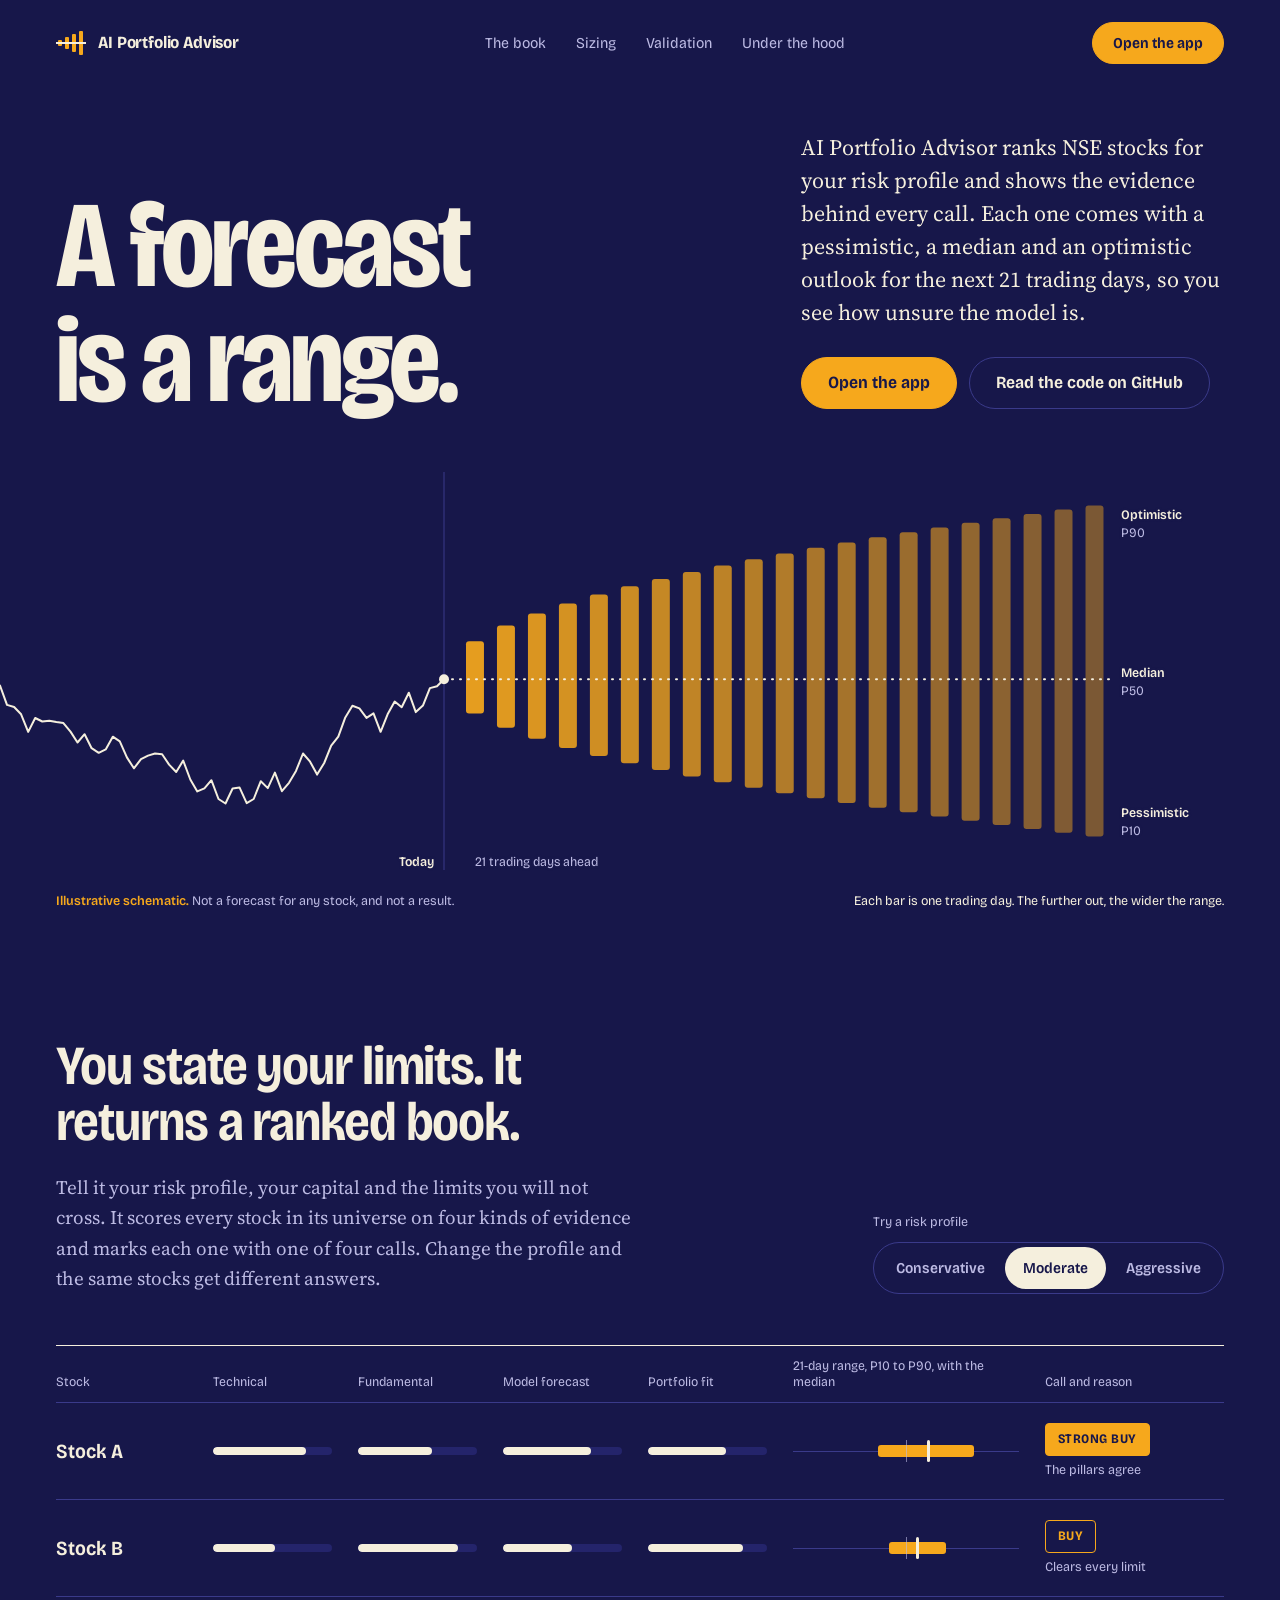
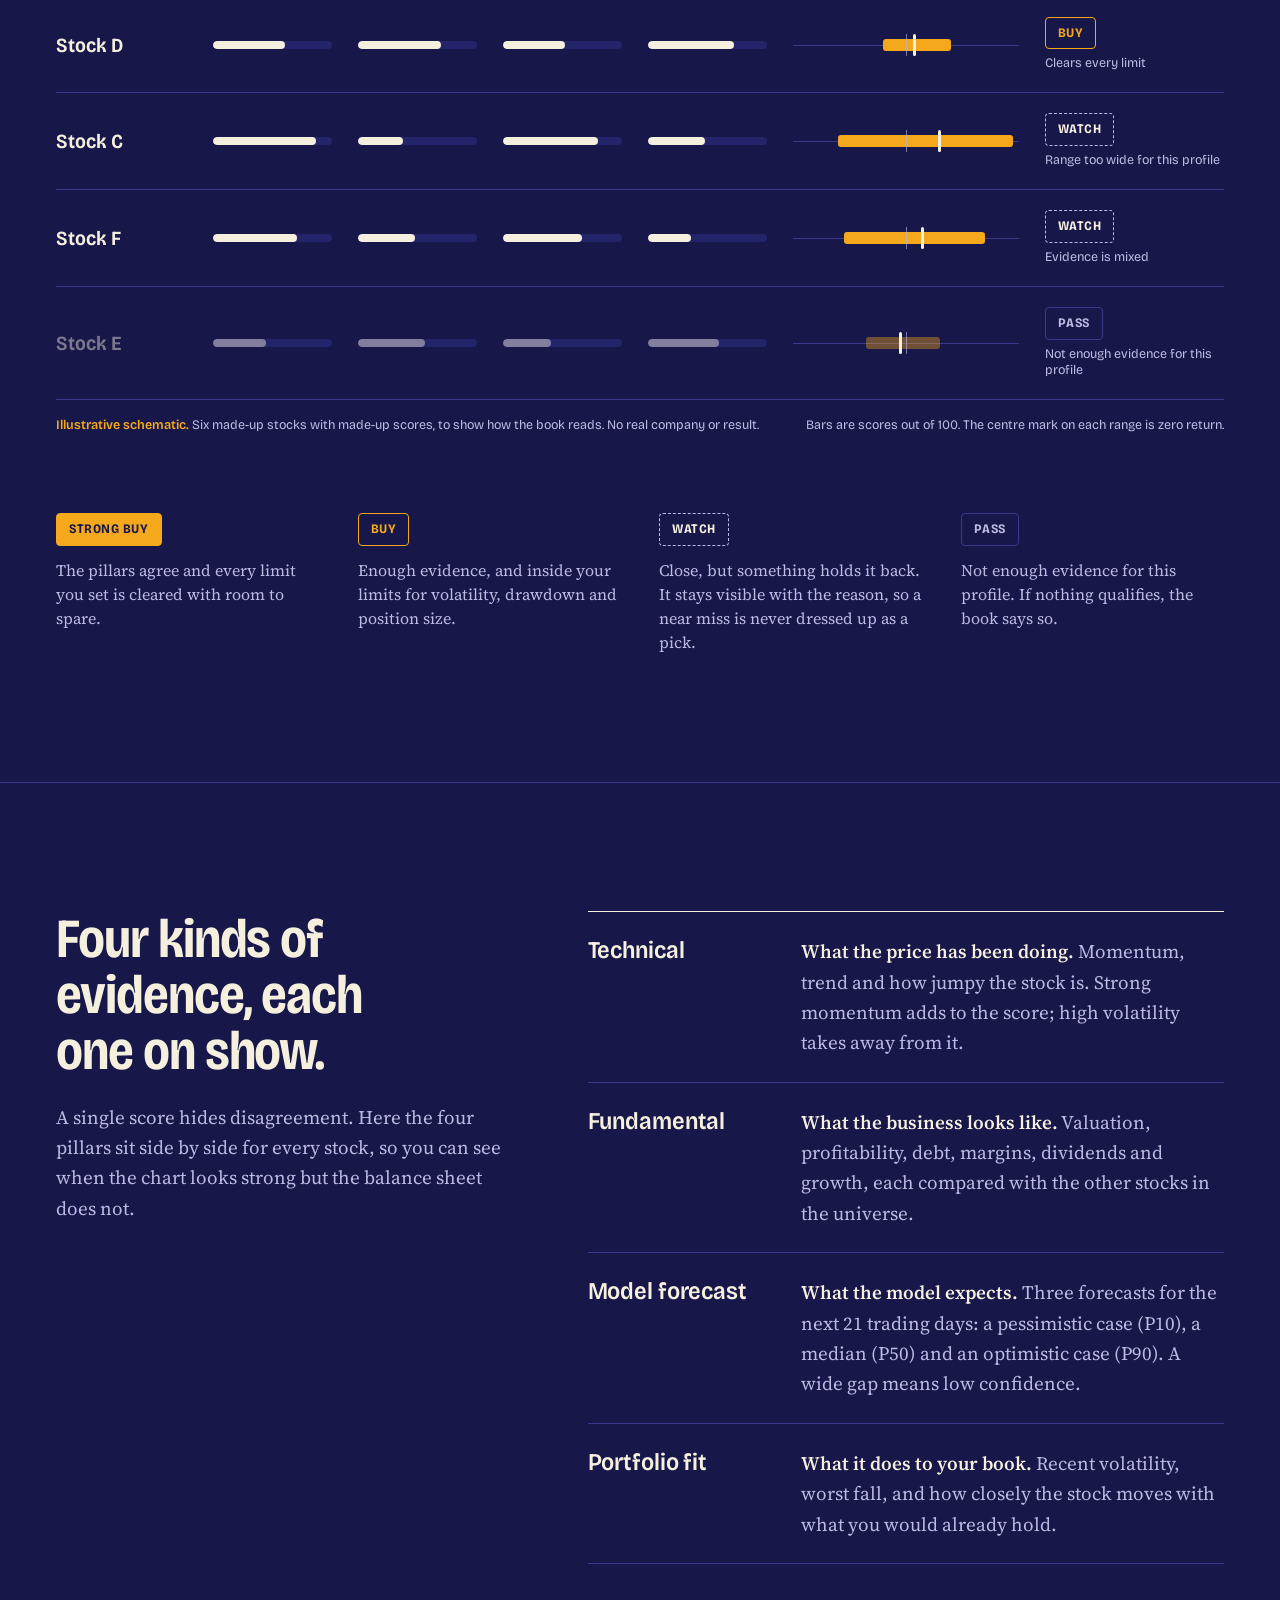
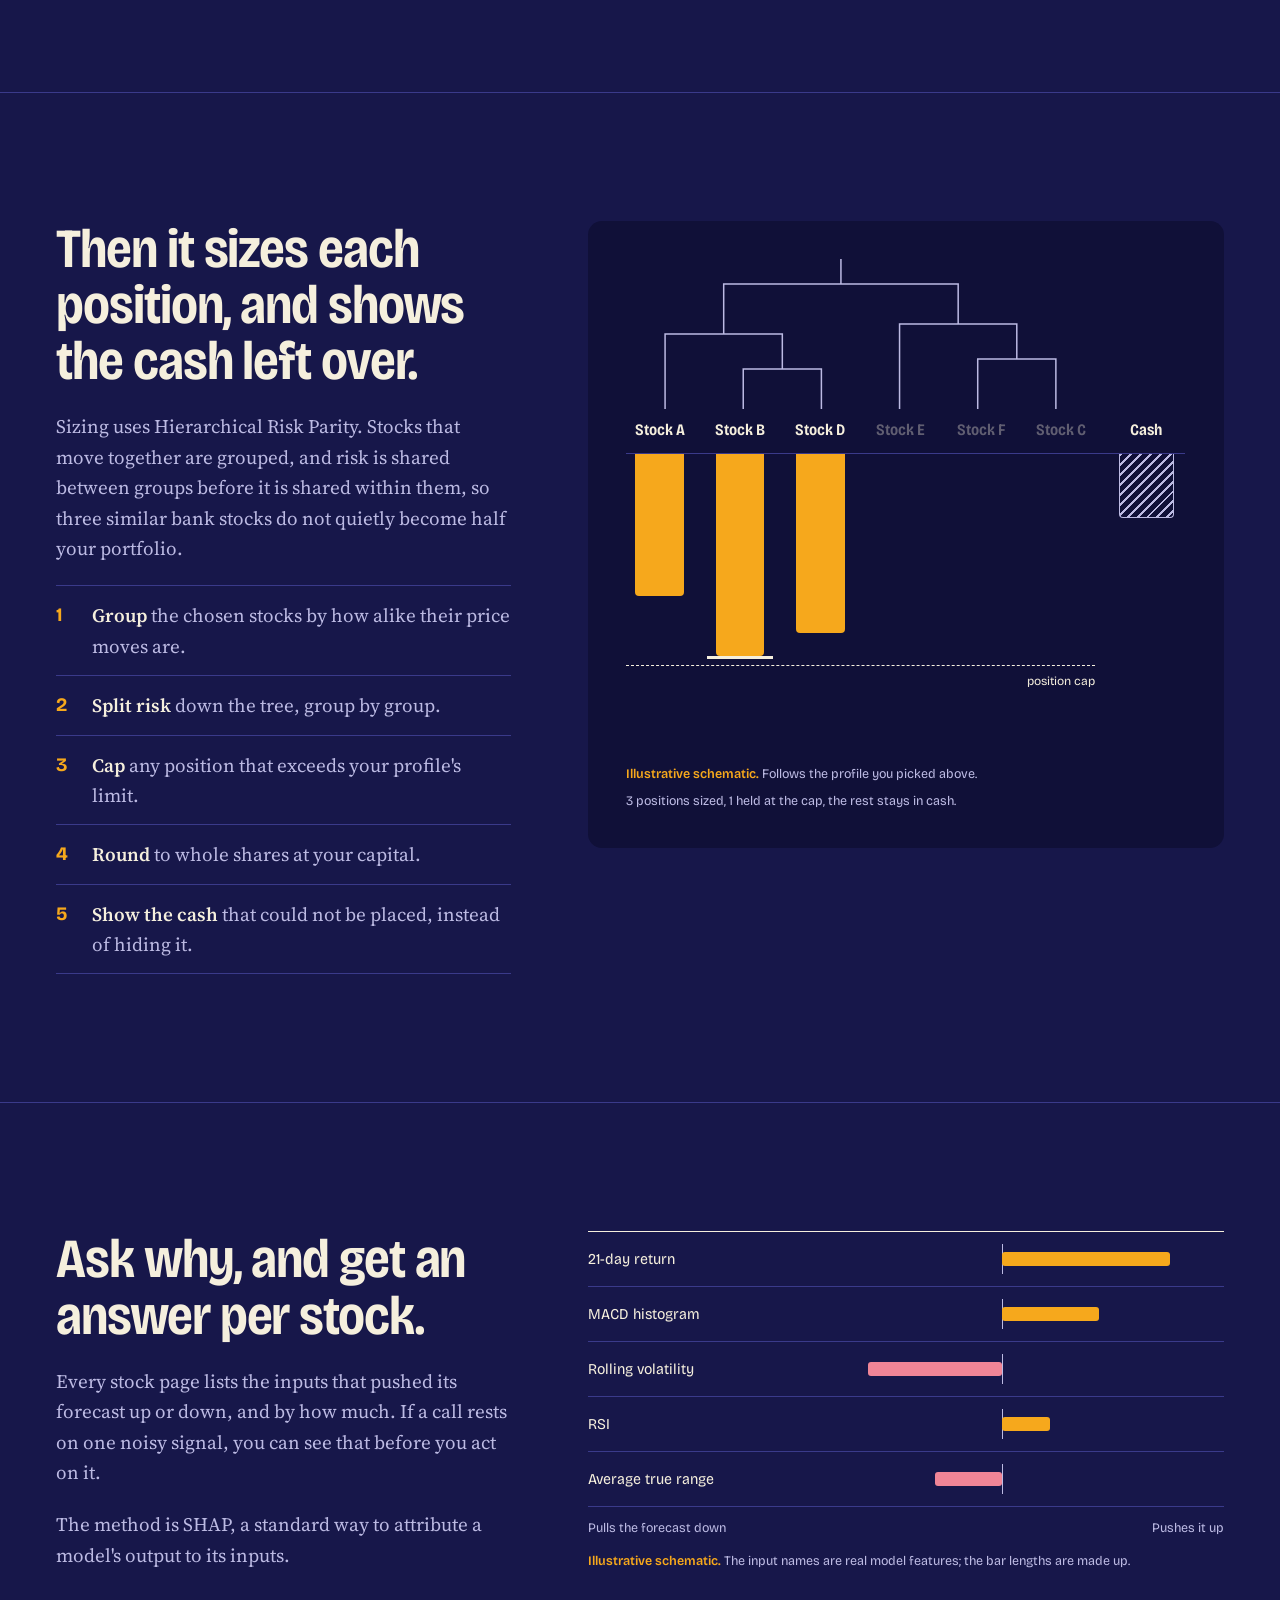
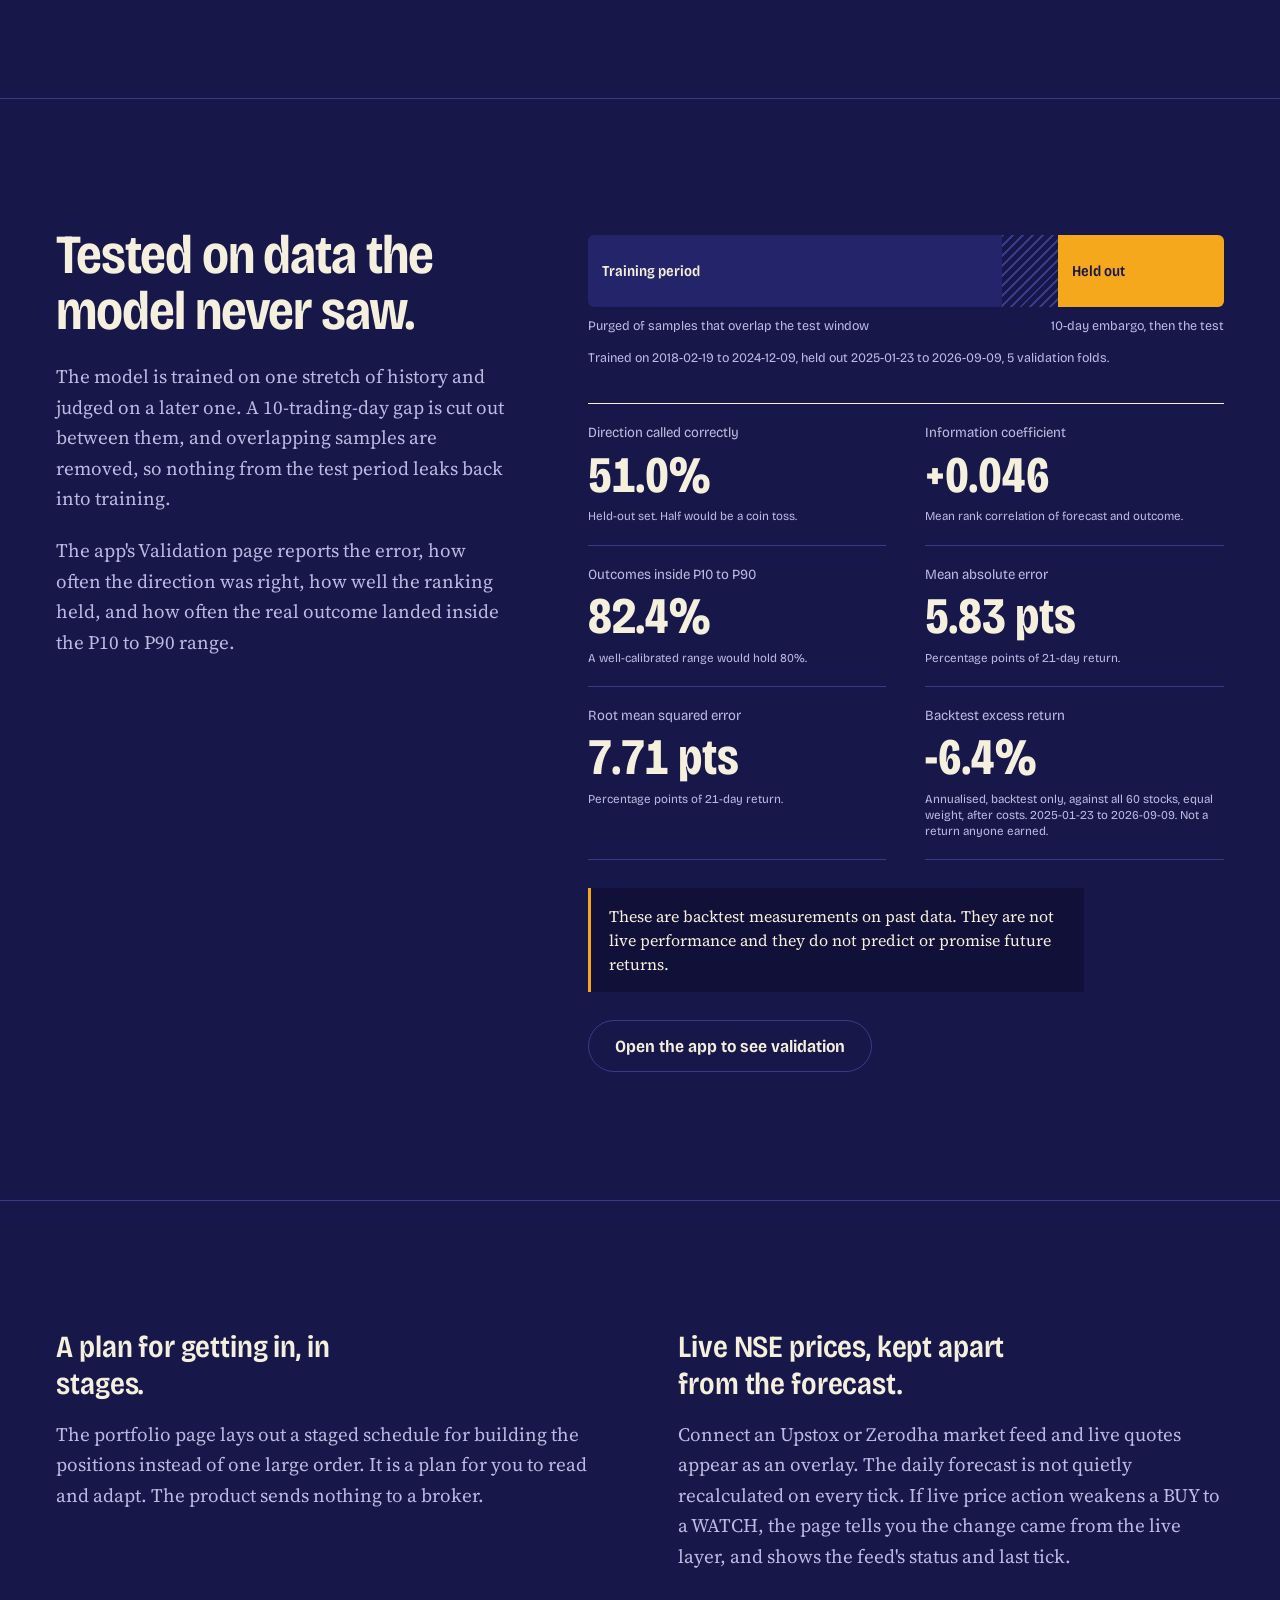
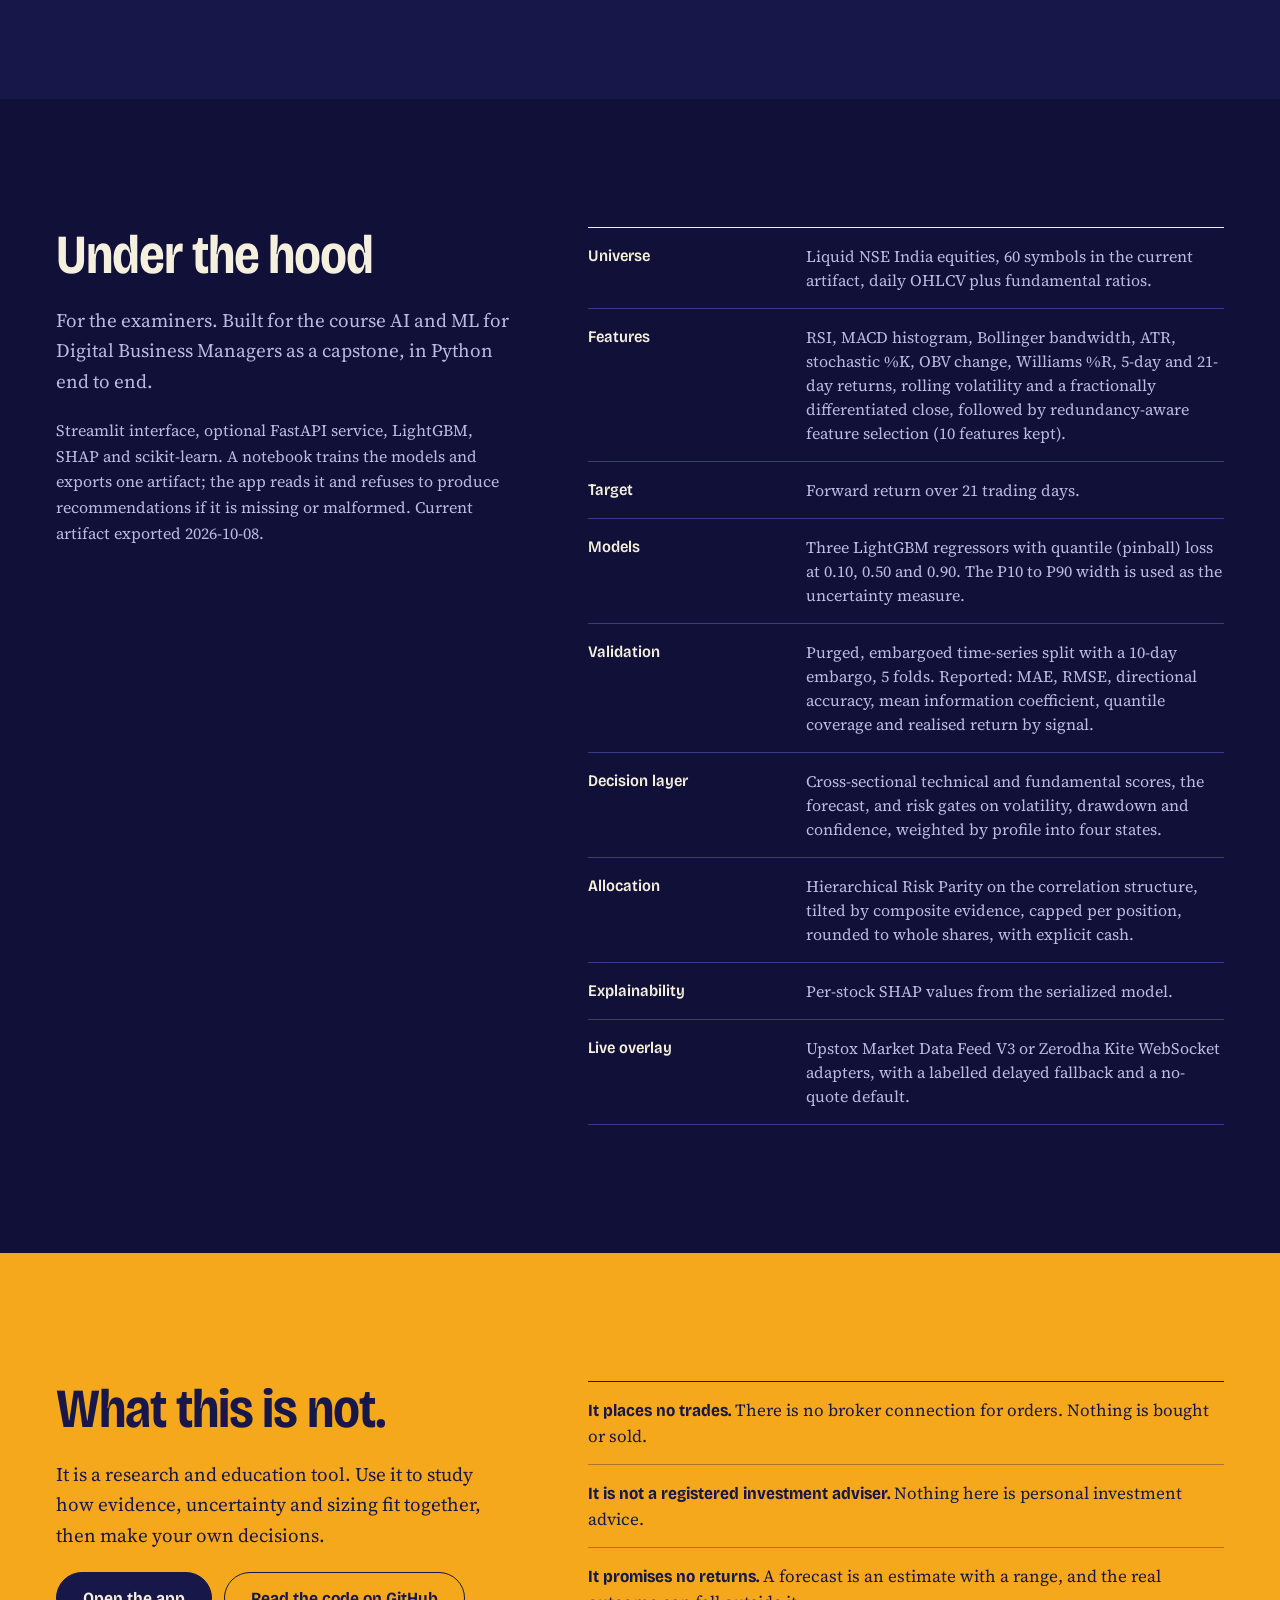
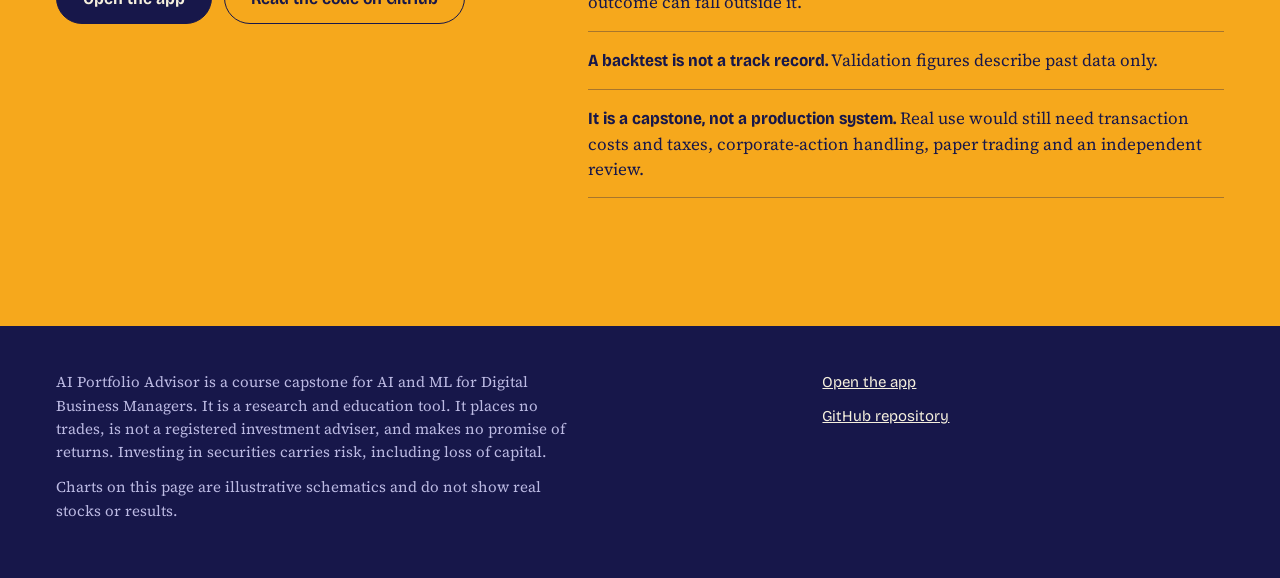
==== landing/index.html @ 4943d1f6 "Add tuned, cross-validated training pipeline and capstone deliverables - src/data.py and src/model.p" ====
<!doctype html>
<html lang="en">
<head>
<meta charset="utf-8">
<meta name="viewport" content="width=device-width, initial-scale=1">
<title>AI Portfolio Advisor: a forecast is a range</title>
<meta name="description" content="A research tool that ranks NSE stocks for your risk profile and shows the evidence behind every call, including a pessimistic, median and optimistic 21-trading-day outlook. Education only; it places no trades.">
<meta name="theme-color" content="#17174a">
<link rel="icon" href="favicon.svg" type="image/svg+xml">
<link rel="preconnect" href="https://fonts.googleapis.com">
<link rel="preconnect" href="https://fonts.gstatic.com" crossorigin>
<link href="https://fonts.googleapis.com/css2?family=Bricolage+Grotesque:opsz,wdth,wght@12..96,75..100,300..800&family=Source+Serif+4:ital,opsz,wght@0,8..60,400;0,8..60,600;1,8..60,400&display=swap" rel="stylesheet">
<style>
:root{
  --indigo:#17174a;      /* ground */
  --indigo-deep:#101038; /* recessed panels */
  --indigo-lift:#24246b; /* raised surfaces, tracks */
  --line:#3a3a8a;        /* rules */
  --ivory:#f5efdd;       /* text, the median */
  --haze:#bcbae3;        /* secondary text */
  --marigold:#f6a81c;    /* the band */
  --rose:#f08597;        /* pulls a forecast down */
  --display:"Bricolage Grotesque","Avenir Next Condensed","Helvetica Neue",Arial,sans-serif;
  --text:"Source Serif 4","Iowan Old Style","Palatino Linotype",Georgia,serif;
  --gutter:clamp(20px,4.4vw,64px);
  --maxw:1320px;
}
*,*::before,*::after{box-sizing:border-box}
html{-webkit-text-size-adjust:100%;scroll-behavior:smooth}
body{margin:0;background:var(--indigo);color:var(--ivory);font-family:var(--text);font-size:clamp(1.0625rem,.35vw + .98rem,1.1875rem);line-height:1.6;overflow-x:hidden;-webkit-font-smoothing:antialiased}
h1,h2,h3,p,ul,ol,dl,dd,figure{margin:0;padding:0}
ul,ol{list-style:none}
a{color:inherit}
button{font:inherit;color:inherit}
:focus-visible{outline:2px solid var(--marigold);outline-offset:3px;border-radius:2px}
::selection{background:var(--marigold);color:var(--indigo)}
.wrap{max-width:var(--maxw);margin-inline:auto;padding-inline:var(--gutter)}
.skip{position:absolute;left:-999px;top:8px;background:var(--marigold);color:var(--indigo);padding:8px 14px;font-family:var(--display);font-weight:600;z-index:20}
.skip:focus{left:8px}

/* type */
.display{font-family:var(--display);font-variation-settings:"wdth" 82;font-weight:700;letter-spacing:-.025em;line-height:.94}
h2{font-family:var(--display);font-variation-settings:"wdth" 86;font-weight:650;letter-spacing:-.02em;line-height:1.02;font-size:clamp(2rem,4.3vw,3.75rem);max-width:17ch;text-wrap:balance}
h3{font-family:var(--display);font-variation-settings:"wdth" 92;font-weight:600;font-size:1.25rem;line-height:1.2;letter-spacing:-.005em}
.lede{font-size:clamp(1.125rem,.6vw + 1rem,1.375rem);line-height:1.5;max-width:44ch}
.body{max-width:58ch;color:var(--haze)}
.body + .body{margin-top:1em}
.body strong{color:var(--ivory);font-weight:600}
.ui{font-family:var(--display);font-variation-settings:"wdth" 96;font-feature-settings:"tnum"}
.note{font-family:var(--display);font-variation-settings:"wdth" 96;font-size:.8125rem;line-height:1.4;color:var(--haze)}
.note b{color:var(--marigold);font-weight:600}

/* buttons */
.btn{display:inline-flex;align-items:center;justify-content:center;min-height:52px;padding:0 26px;font-family:var(--display);font-variation-settings:"wdth" 92;font-weight:650;font-size:1.0625rem;text-decoration:none;border-radius:999px;border:1.5px solid var(--marigold);transition:background-color .18s,color .18s}
.btn-solid{background:var(--marigold);color:var(--indigo)}
.btn-solid:hover{background:var(--ivory);border-color:var(--ivory)}
.btn-line{color:var(--ivory);border-color:var(--line)}
.btn-line:hover{border-color:var(--ivory)}
.btn-sm{min-height:42px;padding:0 20px;font-size:.9375rem}

/* nav */
.nav{display:flex;align-items:center;justify-content:space-between;gap:24px;padding-block:22px}
.mark{display:flex;align-items:center;gap:12px;font-family:var(--display);font-variation-settings:"wdth" 90;font-weight:700;font-size:1.0625rem;text-decoration:none;letter-spacing:-.01em;white-space:nowrap}
.mark svg{flex:none}
.nav-links{display:flex;gap:30px;font-family:var(--display);font-variation-settings:"wdth" 94;font-size:.9375rem}
.nav-links a{text-decoration:none;color:var(--haze);padding-block:8px}
.nav-links a:hover{color:var(--ivory)}
@media (max-width:900px){.nav-links{display:none}}

/* hero */
.hero-head{display:grid;grid-template-columns:minmax(0,7.4fr) minmax(0,4.6fr);gap:clamp(24px,5vw,80px);align-items:end;padding-top:clamp(28px,5vh,64px)}
.hero h1{font-size:clamp(3.1rem,9.6vw,9rem)}
.hero h1 span{display:block}
.hero-side{padding-bottom:.6rem}
.cta-row{display:flex;flex-wrap:wrap;gap:12px;margin-top:28px}
.fan{position:relative;margin-top:clamp(28px,5vh,56px)}
.fan-stage{height:clamp(300px,46vh,470px);position:relative;touch-action:pan-y}
.fan-stage svg{display:block;width:100%;height:100%;overflow:visible}
.fan-foot{display:flex;flex-wrap:wrap;justify-content:space-between;gap:6px 24px;padding-block:14px 0}
.fan-read{color:var(--ivory)}
.fan text{font-family:var(--display);font-variation-settings:"wdth" 94;fill:var(--haze);font-size:13px}
.fan text.strong{fill:var(--ivory);font-weight:600}
.fan .lab text{paint-order:stroke;stroke:var(--indigo);stroke-width:5px;stroke-linejoin:round}
.fan .hist{fill:none;stroke:var(--ivory);stroke-width:2;stroke-linejoin:round;stroke-linecap:round}
.fan .med{fill:none;stroke:var(--ivory);stroke-width:2;stroke-dasharray:1 7;stroke-linecap:round}
.fan .today{stroke:var(--line);stroke-width:1}
.fan .bar{fill:var(--marigold);transform-box:fill-box;transition:opacity .15s}
.fan .bar.on{opacity:1 !important}
.fan .dot{fill:var(--ivory)}
.js .fan.anim .hist{stroke-dasharray:1;stroke-dashoffset:1;animation:draw 1.1s cubic-bezier(.6,0,.2,1) .15s forwards}
.js .fan.anim .bar{transform:scaleY(0);animation:open .55s cubic-bezier(.2,.8,.2,1) forwards}
.js .fan.anim .med,.js .fan.anim .lab{opacity:0;animation:fade .5s ease 1.9s forwards}
@keyframes draw{to{stroke-dashoffset:0}}
@keyframes open{to{transform:scaleY(1)}}
@keyframes fade{to{opacity:1}}
@media (max-width:820px){
  .hero-head{grid-template-columns:1fr;gap:22px}
  .hero-side{padding-bottom:0}
  .fan-stage{height:300px}
}

/* sections */
.sec{padding-block:clamp(76px,10vw,150px)}
.sec-rule{border-top:1px solid var(--line)}
.split{display:grid;grid-template-columns:minmax(0,5fr) minmax(0,7fr);gap:clamp(32px,6vw,96px);align-items:start}
.split > .lead > * + *{margin-top:22px}
@media (max-width:900px){.split{grid-template-columns:1fr}}

/* the book */
.book-top{display:flex;flex-wrap:wrap;justify-content:space-between;align-items:end;gap:28px 48px}
.book-top .body{margin-top:22px}
.seg{display:inline-flex;border:1.5px solid var(--line);border-radius:999px;padding:4px;gap:2px;max-width:100%}
.seg button{background:none;border:0;border-radius:999px;min-height:42px;padding:0 18px;font-family:var(--display);font-variation-settings:"wdth" 92;font-weight:600;font-size:.9375rem;color:var(--haze);cursor:pointer;transition:background-color .18s,color .18s}
.seg button:hover{color:var(--ivory)}
.seg button[aria-pressed="true"]{background:var(--ivory);color:var(--indigo)}
.seg-label{display:block;margin-bottom:10px}
.book{margin-top:clamp(32px,4vw,56px);border-top:1.5px solid var(--ivory)}
.row{display:grid;grid-template-columns:1.1fr repeat(4,minmax(0,1fr)) 1.9fr 1.5fr;gap:0 clamp(14px,2vw,30px);align-items:center;padding:20px 0;border-bottom:1px solid var(--line)}
.row.head{padding:12px 0;align-items:end}
.row.head span{font-family:var(--display);font-variation-settings:"wdth" 94;font-size:.8125rem;color:var(--haze);line-height:1.25}
.name{font-family:var(--display);font-variation-settings:"wdth" 90;font-weight:650;font-size:1.25rem}
.pill{display:block}
.pill i{display:none;font-style:normal;font-family:var(--display);font-size:.75rem;color:var(--haze);margin-bottom:5px}
.track{display:block;height:8px;background:var(--indigo-lift);border-radius:4px;overflow:hidden}
.track b{display:block;height:100%;background:var(--ivory);border-radius:4px}
.rng{position:relative;height:26px}
.rng::before{content:"";position:absolute;left:0;right:0;top:50%;height:1px;background:var(--line)}
.rng::after{content:"";position:absolute;left:50%;top:2px;bottom:2px;width:1px;background:var(--haze);opacity:.6}
.rng b{position:absolute;top:7px;height:12px;background:var(--marigold);border-radius:3px}
.rng u{position:absolute;top:2px;width:3px;height:22px;margin-left:-1.5px;background:var(--ivory);border-radius:2px;z-index:1}
.verdict{display:flex;flex-direction:column;align-items:flex-start;gap:6px}
.state{display:inline-block;font-family:var(--display);font-variation-settings:"wdth" 88;font-weight:700;font-size:.8125rem;letter-spacing:.04em;padding:5px 12px;border-radius:4px;border:1.5px solid transparent;white-space:nowrap}
.state.s3{background:var(--marigold);color:var(--indigo);border-color:var(--marigold)}
.state.s2{color:var(--marigold);border-color:var(--marigold)}
.state.s1{color:var(--ivory);border-color:var(--haze);border-style:dashed}
.state.s0{color:var(--haze);border-color:var(--line)}
.why{font-family:var(--display);font-variation-settings:"wdth" 96;font-size:.8125rem;color:var(--haze);line-height:1.3}
.row.dim .name,.row.dim .track b{opacity:.45}
.row.dim .rng b{opacity:.4}
.book-foot{display:flex;flex-wrap:wrap;justify-content:space-between;gap:10px 32px;margin-top:16px}
.states{display:grid;grid-template-columns:repeat(4,minmax(0,1fr));gap:clamp(20px,3vw,44px);margin-top:clamp(44px,6vw,80px)}
.states p{margin-top:12px;color:var(--haze);font-size:1rem;line-height:1.5}
@media (max-width:980px){
  .row{grid-template-columns:repeat(4,minmax(0,1fr));gap:14px 12px;padding:22px 0}
  .row.head{display:none}
  .name{grid-column:1 / 3}
  .verdict{grid-column:3 / 5;grid-row:1;align-items:flex-end;text-align:right}
  .rng{grid-column:1 / -1}
  .pill i{display:block}
  .states{grid-template-columns:repeat(2,minmax(0,1fr))}
}
@media (max-width:480px){.states{grid-template-columns:1fr}.seg button{padding:0 13px;font-size:.875rem}}

/* pillars */
.pillars{border-top:1.5px solid var(--ivory)}
.pillars li{display:grid;grid-template-columns:minmax(0,3fr) minmax(0,7fr);gap:8px 32px;padding:24px 0;border-bottom:1px solid var(--line)}
.pillars h3{font-size:1.5rem}
.pillars p{color:var(--haze);max-width:52ch}
.pillars p b{color:var(--ivory);font-weight:600}
@media (max-width:560px){.pillars li{grid-template-columns:1fr}}

/* allocation */
.alloc{background:var(--indigo-deep);border-radius:14px;padding:clamp(20px,3vw,40px)}
.alloc-grid{display:grid;grid-template-columns:repeat(6,minmax(0,1fr)) minmax(0,1.15fr);column-gap:clamp(4px,1vw,14px)}
.tree{grid-column:1 / 7;height:clamp(90px,12vw,150px)}
.tree svg{display:block;width:100%;height:100%}
.tree path{fill:none;stroke:var(--haze);stroke-width:1.5;vector-effect:non-scaling-stroke}
.leaf{font-family:var(--display);font-variation-settings:"wdth" 84;font-weight:650;font-size:clamp(.75rem,1.5vw,1rem);text-align:center;padding:8px 0 10px;transition:opacity .3s;white-space:nowrap}
.leaf.off{opacity:.35}
@media (max-width:560px){.leaf i{display:none}.leaf{font-size:.9375rem}}
.leaf i{font-style:normal}
.cols{grid-column:1 / -1;display:grid;grid-template-columns:subgrid;height:clamp(170px,23vw,320px);position:relative;border-top:1px solid var(--line)}
.col{position:relative}
.col b{position:absolute;left:14%;right:14%;top:0;height:0;background:var(--marigold);border-radius:0 0 4px 4px;transition:height .6s cubic-bezier(.2,.8,.2,1)}
.col.capped b::after{content:"";position:absolute;left:-18%;right:-18%;bottom:-3px;height:3px;background:var(--ivory)}
.col.cash b{background:repeating-linear-gradient(135deg,var(--haze) 0 2px,transparent 2px 7px);border:1.5px solid var(--haze);border-top:0}
.capline{position:absolute;left:0;width:calc(100% * 6 / 7.15);border-top:1.5px dashed var(--ivory);transition:top .6s cubic-bezier(.2,.8,.2,1);pointer-events:none}
.capline span{position:absolute;right:0;top:6px;font-family:var(--display);font-size:.75rem;color:var(--ivory);white-space:nowrap}
.alloc-foot{display:flex;flex-wrap:wrap;justify-content:space-between;gap:8px 24px;margin-top:18px}
.steps{counter-reset:s;margin-top:30px;border-top:1px solid var(--line)}
.steps li{counter-increment:s;display:grid;grid-template-columns:2.2rem 1fr;padding:14px 0;border-bottom:1px solid var(--line);color:var(--haze)}
.steps li::before{content:counter(s);font-family:var(--display);font-weight:700;color:var(--marigold)}
.steps b{color:var(--ivory);font-weight:600}

/* drivers */
.drivers{border-top:1.5px solid var(--ivory)}
.drv{display:grid;grid-template-columns:minmax(0,11rem) 1fr;gap:16px;align-items:center;padding:15px 0;border-bottom:1px solid var(--line)}
.drv span{font-family:var(--display);font-variation-settings:"wdth" 94;font-size:.9375rem}
.drv div{position:relative;height:14px}
.drv div::before{content:"";position:absolute;left:50%;top:-8px;bottom:-8px;width:1px;background:var(--haze)}
.drv b{position:absolute;top:0;height:14px;border-radius:3px}
.drv b.up{left:50%;background:var(--marigold)}
.drv b.dn{right:50%;background:var(--rose)}
.drv-key{display:flex;justify-content:space-between;gap:16px;margin-top:12px}
@media (max-width:480px){.drv{grid-template-columns:minmax(0,7.5rem) 1fr;gap:10px}}

/* validation */
.tl{display:grid;grid-template-columns:minmax(0,6fr) minmax(0,.8fr) minmax(0,2.4fr);gap:0;margin-top:8px}
.tl div{height:72px;display:flex;align-items:center;padding-inline:14px;font-family:var(--display);font-variation-settings:"wdth" 88;font-weight:600;font-size:.9375rem;white-space:nowrap;overflow:hidden}
.tl .tr{background:var(--indigo-lift);border-radius:6px 0 0 6px}
.tl .em{background:repeating-linear-gradient(135deg,var(--line) 0 2px,transparent 2px 7px);padding:0}
.tl .te{background:var(--marigold);color:var(--indigo);border-radius:0 6px 6px 0}
.tl-key{display:grid;grid-template-columns:minmax(0,6fr) minmax(0,3.2fr);margin-top:10px;gap:12px}
.tl-key span:last-child{text-align:right}
.stats{display:grid;grid-template-columns:repeat(auto-fit,minmax(190px,1fr));gap:0 clamp(20px,3vw,40px);margin-top:36px;border-top:1.5px solid var(--ivory)}
.stat{padding:20px 0;border-bottom:1px solid var(--line)}
.stat dt{font-family:var(--display);font-variation-settings:"wdth" 94;font-size:.875rem;color:var(--haze);line-height:1.3}
.stat dd{font-family:var(--display);font-variation-settings:"wdth" 80;font-weight:700;font-size:clamp(2.2rem,4vw,3.2rem);line-height:1.05;margin-top:6px;font-feature-settings:"tnum"}
.stat small{display:block;font-family:var(--display);font-weight:400;font-variation-settings:"wdth" 96;font-size:.75rem;color:var(--haze);margin-top:6px;line-height:1.35}
.caution{margin-top:28px;padding:16px 18px;border-left:3px solid var(--marigold);background:var(--indigo-deep);font-size:1rem;line-height:1.5;max-width:62ch}
[hidden]{display:none !important}

/* live + staging */
.duo{display:grid;grid-template-columns:repeat(2,minmax(0,1fr));gap:clamp(32px,6vw,96px)}
.duo h3{font-size:clamp(1.5rem,2.4vw,2rem);font-variation-settings:"wdth" 86;max-width:20ch}
.duo p{margin-top:16px}
@media (max-width:760px){.duo{grid-template-columns:1fr}}

/* hood */
.hood{background:var(--indigo-deep)}
.pipe{border-top:1.5px solid var(--ivory)}
.pipe li{display:grid;grid-template-columns:minmax(0,3.2fr) minmax(0,7fr);gap:6px 28px;padding:16px 0;border-bottom:1px solid var(--line);font-size:1rem;line-height:1.5}
.pipe b{font-family:var(--display);font-variation-settings:"wdth" 92;font-weight:600}
.pipe span{color:var(--haze)}
@media (max-width:560px){.pipe li{grid-template-columns:1fr}}
.stack{margin-top:26px;color:var(--haze);font-size:1rem;max-width:58ch}

/* limits */
.limits{background:var(--marigold);color:var(--indigo)}
.limits h2{max-width:15ch}
.limits ::selection{background:var(--indigo);color:var(--marigold)}
.limits :focus-visible{outline-color:var(--indigo)}
.nots{border-top:1.5px solid var(--indigo)}
.nots li{padding:16px 0;border-bottom:1px solid rgba(23,23,74,.35);font-size:1.0625rem;line-height:1.45}
.nots b{font-family:var(--display);font-variation-settings:"wdth" 90;font-weight:700}
.limits .btn-solid{background:var(--indigo);color:var(--ivory);border-color:var(--indigo)}
.limits .btn-solid:hover{background:var(--indigo-deep)}
.limits .btn-line{color:var(--indigo);border-color:var(--indigo)}
.limits .btn-line:hover{background:rgba(23,23,74,.1)}

footer{padding-block:44px 56px;font-size:.9375rem;color:var(--haze)}
.foot{display:grid;grid-template-columns:minmax(0,7fr) minmax(0,4fr);gap:28px 64px}
.foot p{max-width:66ch;line-height:1.55}
.foot p + p{margin-top:12px}
.foot nav{display:flex;flex-direction:column;gap:10px;font-family:var(--display);align-items:flex-start}
.foot nav a{color:var(--ivory)}
@media (max-width:760px){.foot{grid-template-columns:1fr}}

@media (prefers-reduced-motion:reduce){
  html{scroll-behavior:auto}
  *,*::before,*::after{animation:none !important;transition:none !important}
  .js .fan.anim .hist{stroke-dashoffset:0}
  .js .fan.anim .bar{transform:none}
  .js .fan.anim .med,.js .fan.anim .lab{opacity:1}
}
</style>
</head>
<body>
<a class="skip" href="#main">Skip to content</a>

<header class="hero">
  <div class="wrap">
    <div class="nav">
      <a class="mark" href="#top" id="top" aria-label="AI Portfolio Advisor, top of page">
        <svg width="30" height="30" viewBox="0 0 30 30" aria-hidden="true"><rect x="2" y="12" width="4" height="6" rx="1" fill="#f6a81c"/><rect x="9" y="9" width="4" height="12" rx="1" fill="#f6a81c"/><rect x="16" y="6" width="4" height="18" rx="1" fill="#f6a81c"/><rect x="23" y="3" width="4" height="24" rx="1" fill="#f6a81c"/><path d="M0 15h30" stroke="#f5efdd" stroke-width="2"/></svg>
        AI Portfolio Advisor
      </a>
      <nav class="nav-links" aria-label="Sections">
        <a href="#book">The book</a>
        <a href="#sizing">Sizing</a>
        <a href="#validation">Validation</a>
        <a href="#hood">Under the hood</a>
      </nav>
      <a class="btn btn-solid btn-sm" data-app href="https://fn.iimbg.com">Open the app</a>
    </div>

    <div class="hero-head">
      <h1 class="display"><span>A forecast</span><span>is a range.</span></h1>
      <div class="hero-side">
        <p class="lede">AI Portfolio Advisor ranks NSE stocks for your risk profile and shows the evidence behind every call. Each one comes with a pessimistic, a median and an optimistic outlook for the next 21 trading days, so you see how unsure the model is.</p>
        <div class="cta-row">
          <a class="btn btn-solid" data-app href="https://fn.iimbg.com">Open the app</a>
          <a class="btn btn-line" href="https://github.com/build-with-bala/ai-portfolio-advisor">Read the code on GitHub</a>
        </div>
      </div>
    </div>
  </div>

  <figure class="fan anim" id="fan">
    <div class="fan-stage" id="fanStage" role="img" aria-label="Illustrative schematic: a price history line reaches today, then splits into 21 daily bars that grow taller with each trading day, showing the forecast range widening from pessimistic to optimistic around a median."></div>
    <figcaption class="wrap fan-foot">
      <span class="note"><b>Illustrative schematic.</b> Not a forecast for any stock, and not a result.</span>
      <span class="note fan-read" id="fanRead" aria-live="polite">Each bar is one trading day. The further out, the wider the range.</span>
    </figcaption>
  </figure>
</header>

<main id="main">

<section class="sec" id="book">
  <div class="wrap">
    <div class="book-top">
      <div>
        <h2>You state your limits. It returns a ranked book.</h2>
        <p class="body">Tell it your risk profile, your capital and the limits you will not cross. It scores every stock in its universe on four kinds of evidence and marks each one with one of four calls. Change the profile and the same stocks get different answers.</p>
      </div>
      <div>
        <span class="note seg-label" id="segLabel">Try a risk profile</span>
        <div class="seg" role="group" aria-labelledby="segLabel" id="seg">
          <button type="button" data-p="conservative" aria-pressed="false">Conservative</button>
          <button type="button" data-p="moderate" aria-pressed="true">Moderate</button>
          <button type="button" data-p="aggressive" aria-pressed="false">Aggressive</button>
        </div>
      </div>
    </div>

    <div class="book" id="bookRows" aria-live="polite">
      <div class="row head" aria-hidden="true">
        <span>Stock</span><span>Technical</span><span>Fundamental</span><span>Model forecast</span><span>Portfolio fit</span><span>21-day range, P10 to P90, with the median</span><span>Call and reason</span>
      </div>
    </div>
    <div class="book-foot">
      <span class="note"><b>Illustrative schematic.</b> Six made-up stocks with made-up scores, to show how the book reads. No real company or result.</span>
      <span class="note">Bars are scores out of 100. The centre mark on each range is zero return.</span>
    </div>

    <div class="states">
      <div><span class="state s3">STRONG BUY</span><p>The pillars agree and every limit you set is cleared with room to spare.</p></div>
      <div><span class="state s2">BUY</span><p>Enough evidence, and inside your limits for volatility, drawdown and position size.</p></div>
      <div><span class="state s1">WATCH</span><p>Close, but something holds it back. It stays visible with the reason, so a near miss is never dressed up as a pick.</p></div>
      <div><span class="state s0">PASS</span><p>Not enough evidence for this profile. If nothing qualifies, the book says so.</p></div>
    </div>
  </div>
</section>

<section class="sec sec-rule" id="pillars">
  <div class="wrap split">
    <div class="lead">
      <h2>Four kinds of evidence, each one on show.</h2>
      <p class="body">A single score hides disagreement. Here the four pillars sit side by side for every stock, so you can see when the chart looks strong but the balance sheet does not.</p>
    </div>
    <ul class="pillars">
      <li><h3>Technical</h3><p><b>What the price has been doing.</b> Momentum, trend and how jumpy the stock is. Strong momentum adds to the score; high volatility takes away from it.</p></li>
      <li><h3>Fundamental</h3><p><b>What the business looks like.</b> Valuation, profitability, debt, margins, dividends and growth, each compared with the other stocks in the universe.</p></li>
      <li><h3>Model forecast</h3><p><b>What the model expects.</b> Three forecasts for the next 21 trading days: a pessimistic case (P10), a median (P50) and an optimistic case (P90). A wide gap means low confidence.</p></li>
      <li><h3>Portfolio fit</h3><p><b>What it does to your book.</b> Recent volatility, worst fall, and how closely the stock moves with what you would already hold.</p></li>
    </ul>
  </div>
</section>

<section class="sec sec-rule" id="sizing">
  <div class="wrap split">
    <div class="lead">
      <h2>Then it sizes each position, and shows the cash left over.</h2>
      <p class="body">Sizing uses Hierarchical Risk Parity. Stocks that move together are grouped, and risk is shared between groups before it is shared within them, so three similar bank stocks do not quietly become half your portfolio.</p>
      <ol class="steps">
        <li><span><b>Group</b> the chosen stocks by how alike their price moves are.</span></li>
        <li><span><b>Split risk</b> down the tree, group by group.</span></li>
        <li><span><b>Cap</b> any position that exceeds your profile's limit.</span></li>
        <li><span><b>Round</b> to whole shares at your capital.</span></li>
        <li><span><b>Show the cash</b> that could not be placed, instead of hiding it.</span></li>
      </ol>
    </div>
    <div>
      <figure class="alloc" id="alloc">
        <div class="alloc-grid">
          <div class="tree" aria-hidden="true">
            <svg viewBox="0 0 600 150" preserveAspectRatio="none"><path d="M150 150V110H250V150M50 150V75H200V110M450 150V100H550V150M350 150V65H500V100M125 75V25H425V65M275 25V0"/></svg>
          </div>
          <div></div>
          <div class="leaf" data-k="A"><i>Stock </i>A</div>
          <div class="leaf" data-k="B"><i>Stock </i>B</div>
          <div class="leaf" data-k="D"><i>Stock </i>D</div>
          <div class="leaf" data-k="E"><i>Stock </i>E</div>
          <div class="leaf" data-k="F"><i>Stock </i>F</div>
          <div class="leaf" data-k="C"><i>Stock </i>C</div>
          <div class="leaf">Cash</div>
          <div class="cols" id="cols" role="img" aria-label="Illustrative allocation: column length is position size, a dashed line marks the position cap, and the last column is uninvested cash.">
            <div class="col" data-k="A"><b></b></div>
            <div class="col" data-k="B"><b></b></div>
            <div class="col" data-k="D"><b></b></div>
            <div class="col" data-k="E"><b></b></div>
            <div class="col" data-k="F"><b></b></div>
            <div class="col" data-k="C"><b></b></div>
            <div class="col cash" data-k="cash"><b></b></div>
            <div class="capline" id="capline"><span>position cap</span></div>
          </div>
        </div>
        <figcaption class="alloc-foot">
          <span class="note"><b>Illustrative schematic.</b> Follows the profile you picked above.</span>
          <span class="note" id="allocRead"></span>
        </figcaption>
      </figure>
    </div>
  </div>
</section>

<section class="sec sec-rule" id="why">
  <div class="wrap split">
    <div class="lead">
      <h2>Ask why, and get an answer per stock.</h2>
      <p class="body">Every stock page lists the inputs that pushed its forecast up or down, and by how much. If a call rests on one noisy signal, you can see that before you act on it.</p>
      <p class="body">The method is SHAP, a standard way to attribute a model's output to its inputs.</p>
    </div>
    <figure>
      <div class="drivers">
        <div class="drv"><span>21-day return</span><div><b class="up" style="width:38%"></b></div></div>
        <div class="drv"><span>MACD histogram</span><div><b class="up" style="width:22%"></b></div></div>
        <div class="drv"><span>Rolling volatility</span><div><b class="dn" style="width:30%"></b></div></div>
        <div class="drv"><span>RSI</span><div><b class="up" style="width:11%"></b></div></div>
        <div class="drv"><span>Average true range</span><div><b class="dn" style="width:15%"></b></div></div>
      </div>
      <div class="drv-key"><span class="note">Pulls the forecast down</span><span class="note">Pushes it up</span></div>
      <figcaption class="note" style="margin-top:14px"><b>Illustrative schematic.</b> The input names are real model features; the bar lengths are made up.</figcaption>
    </figure>
  </div>
</section>

<section class="sec sec-rule" id="validation">
  <div class="wrap split">
    <div class="lead">
      <h2>Tested on data the model never saw.</h2>
      <p class="body">The model is trained on one stretch of history and judged on a later one. A 10-trading-day gap is cut out between them, and overlapping samples are removed, so nothing from the test period leaks back into training.</p>
      <p class="body">The app's Validation page reports the error, how often the direction was right, how well the ranking held, and how often the real outcome landed inside the P10 to P90 range.</p>
    </div>
    <div>
      <div class="tl" aria-hidden="true">
        <div class="tr">Training period</div><div class="em"></div><div class="te">Held out</div>
      </div>
      <div class="tl-key"><span class="note">Purged of samples that overlap the test window</span><span class="note">10-day embargo, then the test</span></div>
      <p class="note" id="valMeta" style="margin-top:14px" hidden></p>

      <dl class="stats" id="stats" hidden></dl>

      <p class="caution"><span id="valPending">Figures for the current model are published on the Validation page of the app. </span>These are backtest measurements on past data. They are not live performance and they do not predict or promise future returns.</p>
      <div class="cta-row"><a class="btn btn-line" data-app href="https://fn.iimbg.com">Open the app to see validation</a></div>
    </div>
  </div>
</section>

<section class="sec sec-rule" id="live">
  <div class="wrap duo">
    <div>
      <h3>A plan for getting in, in stages.</h3>
      <p class="body">The portfolio page lays out a staged schedule for building the positions instead of one large order. It is a plan for you to read and adapt. The product sends nothing to a broker.</p>
    </div>
    <div>
      <h3>Live NSE prices, kept apart from the forecast.</h3>
      <p class="body">Connect an Upstox or Zerodha market feed and live quotes appear as an overlay. The daily forecast is not quietly recalculated on every tick. If live price action weakens a BUY to a WATCH, the page tells you the change came from the live layer, and shows the feed's status and last tick.</p>
    </div>
  </div>
</section>

<section class="sec hood" id="hood">
  <div class="wrap split">
    <div class="lead">
      <h2>Under the hood</h2>
      <p class="body">For the examiners. Built for the course AI and ML for Digital Business Managers as a capstone, in Python end to end.</p>
      <p class="stack">Streamlit interface, optional FastAPI service, LightGBM, SHAP and scikit-learn. A notebook trains the models and exports one artifact; the app reads it and refuses to produce recommendations if it is missing or malformed.<span id="hoodMeta"></span></p>
    </div>
    <ul class="pipe">
      <li><b>Universe</b><span>Liquid NSE India equities<span data-m="universeSize" data-pre=", " data-post=" symbols in the current artifact"></span>, daily OHLCV plus fundamental ratios.</span></li>
      <li><b>Features</b><span>RSI, MACD histogram, Bollinger bandwidth, ATR, stochastic %K, OBV change, Williams %R, 5-day and 21-day returns, rolling volatility and a fractionally differentiated close, followed by redundancy-aware feature selection<span data-m="featureCount" data-pre=" (" data-post=" features kept)"></span>.</span></li>
      <li><b>Target</b><span>Forward return over 21 trading days.</span></li>
      <li><b>Models</b><span>Three LightGBM regressors with quantile (pinball) loss at 0.10, 0.50 and 0.90. The P10 to P90 width is used as the uncertainty measure.</span></li>
      <li><b>Validation</b><span>Purged, embargoed time-series split with a 10-day embargo<span data-m="cvFolds" data-pre=", " data-post=" folds"></span>. Reported: MAE, RMSE, directional accuracy, mean information coefficient, quantile coverage and realised return by signal.</span></li>
      <li><b>Decision layer</b><span>Cross-sectional technical and fundamental scores, the forecast, and risk gates on volatility, drawdown and confidence, weighted by profile into four states.</span></li>
      <li><b>Allocation</b><span>Hierarchical Risk Parity on the correlation structure, tilted by composite evidence, capped per position, rounded to whole shares, with explicit cash.</span></li>
      <li><b>Explainability</b><span>Per-stock SHAP values from the serialized model.</span></li>
      <li><b>Live overlay</b><span>Upstox Market Data Feed V3 or Zerodha Kite WebSocket adapters, with a labelled delayed fallback and a no-quote default.</span></li>
    </ul>
  </div>
</section>

<section class="sec limits" id="limits">
  <div class="wrap split">
    <div class="lead">
      <h2>What this is not.</h2>
      <p style="max-width:44ch">It is a research and education tool. Use it to study how evidence, uncertainty and sizing fit together, then make your own decisions.</p>
      <div class="cta-row">
        <a class="btn btn-solid" data-app href="https://fn.iimbg.com">Open the app</a>
        <a class="btn btn-line" href="https://github.com/build-with-bala/ai-portfolio-advisor">Read the code on GitHub</a>
      </div>
    </div>
    <ul class="nots">
      <li><b>It places no trades.</b> There is no broker connection for orders. Nothing is bought or sold.</li>
      <li><b>It is not a registered investment adviser.</b> Nothing here is personal investment advice.</li>
      <li><b>It promises no returns.</b> A forecast is an estimate with a range, and the real outcome can fall outside it.</li>
      <li><b>A backtest is not a track record.</b> Validation figures describe past data only.</li>
      <li><b>It is a capstone, not a production system.</b> Real use would still need transaction costs and taxes, corporate-action handling, paper trading and an independent review.</li>
    </ul>
  </div>
</section>

</main>

<footer>
  <div class="wrap foot">
    <div>
      <p>AI Portfolio Advisor is a course capstone for AI and ML for Digital Business Managers. It is a research and education tool. It places no trades, is not a registered investment adviser, and makes no promise of returns. Investing in securities carries risk, including loss of capital.</p>
      <p>Charts on this page are illustrative schematics and do not show real stocks or results.</p>
    </div>
    <nav aria-label="Links">
      <a data-app href="https://fn.iimbg.com">Open the app</a>
      <a href="https://github.com/build-with-bala/ai-portfolio-advisor">GitHub repository</a>
    </nav>
  </div>
</footer>

<script>
document.documentElement.classList.add('js');

/* ------------------------------------------------------------------
   EDIT HERE. Links and every model / performance number on the page.
   A key left as null is hidden; its section still renders complete.
   ------------------------------------------------------------------ */
const APP_URL = 'https://fn.iimbg.com'; // target of every "Open the app" link

const METRICS = {
  // --- data and setup -------------------------------------------------
  universeSize: 60,            // integer: number of NSE symbols in the exported artifact, e.g. 48
  featureCount: 10,            // integer: features kept after redundancy-aware selection, e.g. 14
  cvFolds: 5,                 // integer: number of purged/embargoed validation folds, e.g. 5 (leave null for a single split)
  trainPeriod: '2018-02-19 to 2024-12-09',             // string: training date range, e.g. 'Jan 2018 to Dec 2023'
  testPeriod: '2025-01-23 to 2026-09-09',              // string: held-out date range, e.g. 'Jan 2024 to Sep 2026'
  artifactDate: '2026-10-08',            // string: date the model artifact was exported, e.g. '8 Oct 2026'

  // --- held-out forecast quality (all on the held-out set) --------------
  testDirectionalAccuracy: 0.5101, // fraction 0-1: share of held-out forecasts whose P50 sign matched the realised 21-day return, e.g. 0.54
  informationCoefficient: 0.046,  // number -1..1: mean rank correlation between P50 forecast and realised return, e.g. 0.06
  quantileCoverage: 0.824,        // fraction 0-1: share of realised returns that fell inside P10-P90 (nominal target 0.80), e.g. 0.78
  testMAE: 0.0583,                 // fraction: mean absolute error of the P50 forecast in return units, e.g. 0.052 = 5.2 percentage points
  testRMSE: 0.0771,                // fraction: root mean squared error of the P50 forecast in return units, e.g. 0.071

  // --- backtest ---------------------------------------------------------
  backtestExcessReturn: -0.0636,    // fraction: annualised backtest return minus the benchmark's, e.g. 0.031 (may be negative)
  backtestBenchmark: 'all 60 stocks, equal weight, after costs',       // string: what the excess is measured against, e.g. 'equal-weight universe'
  backtestPeriod: '2025-01-23 to 2026-09-09'           // string: backtest date range, e.g. 'Jan 2024 to Sep 2026'
};
/* ------------------------------------------------------------------ */

(function () {
  const has = v => v !== null && v !== undefined && v !== '' && !(typeof v === 'number' && !isFinite(v));
  const pct = (v, d) => (v * 100).toFixed(d) + '%';
  const reduced = matchMedia('(prefers-reduced-motion: reduce)').matches;

  document.querySelectorAll('[data-app]').forEach(a => { a.href = APP_URL; });

  /* ---------- metrics ---------- */
  document.querySelectorAll('[data-m]').forEach(el => {
    const v = METRICS[el.dataset.m];
    el.textContent = has(v) ? (el.dataset.pre || '') + v + (el.dataset.post || '') : '';
  });
  const STATS = [
    ['testDirectionalAccuracy', 'Direction called correctly', v => pct(v, 1), 'Held-out set. Half would be a coin toss.'],
    ['informationCoefficient', 'Information coefficient', v => (v > 0 ? '+' : '') + v.toFixed(3), 'Mean rank correlation of forecast and outcome.'],
    ['quantileCoverage', 'Outcomes inside P10 to P90', v => pct(v, 1), 'A well-calibrated range would hold 80%.'],
    ['testMAE', 'Mean absolute error', v => (v * 100).toFixed(2) + ' pts', 'Percentage points of 21-day return.'],
    ['testRMSE', 'Root mean squared error', v => (v * 100).toFixed(2) + ' pts', 'Percentage points of 21-day return.'],
    ['backtestExcessReturn', 'Backtest excess return', v => (v > 0 ? '+' : '') + pct(v, 1),
      () => ['Annualised, backtest only' + (has(METRICS.backtestBenchmark) ? ', against ' + METRICS.backtestBenchmark : ''),
             has(METRICS.backtestPeriod) ? METRICS.backtestPeriod : '', 'Not a return anyone earned.'].filter(Boolean).join('. ').replace(/\.\./g, '.')]
  ];
  const statsEl = document.getElementById('stats');
  let shown = 0;
  STATS.forEach(([key, label, fmt, sub]) => {
    const v = METRICS[key];
    if (!has(v) || typeof v !== 'number') return;
    const d = document.createElement('div');
    d.className = 'stat';
    const dt = document.createElement('dt'); dt.textContent = label;
    const dd = document.createElement('dd'); dd.textContent = fmt(v);
    const sm = document.createElement('small'); sm.textContent = typeof sub === 'function' ? sub() : sub;
    dd.appendChild(sm); d.append(dt, dd); statsEl.appendChild(d); shown++;
  });
  if (shown) { statsEl.hidden = false; document.getElementById('valPending').hidden = true; }
  const meta = [
    has(METRICS.trainPeriod) ? 'Trained on ' + METRICS.trainPeriod : '',
    has(METRICS.testPeriod) ? 'held out ' + METRICS.testPeriod : '',
    has(METRICS.cvFolds) ? METRICS.cvFolds + ' validation folds' : ''
  ].filter(Boolean).join(', ');
  if (meta) { const m = document.getElementById('valMeta'); m.textContent = meta.charAt(0).toUpperCase() + meta.slice(1) + '.'; m.hidden = false; }
  if (has(METRICS.artifactDate)) document.getElementById('hoodMeta').textContent = ' Current artifact exported ' + METRICS.artifactDate + '.';

  /* ---------- hero fan (schematic, generated from a fixed seed) ---------- */
  const NS = 'http://www.w3.org/2000/svg';
  const el = (n, a) => { const e = document.createElementNS(NS, n); for (const k in a) e.setAttribute(k, a[k]); return e; };
  const stage = document.getElementById('fanStage'), fan = document.getElementById('fan'), read = document.getElementById('fanRead');
  const readDefault = read.textContent;
  let seed = 11; const rnd = () => (seed = (seed * 16807) % 2147483647) / 2147483647;
  const walk = [0]; for (let i = 1; i < 64; i++) walk.push(walk[i - 1] + (rnd() - 0.5));
  const wMin = Math.min(...walk), wMax = Math.max(...walk);
  let bars = [], geo = null, lastW = 0;

  function drawFan() {
    const W = stage.clientWidth, H = stage.clientHeight;
    if (!W || W === lastW) return; lastW = W;
    const small = W < 700;
    const padR = small ? 20 : Math.max(170, (W - 1320) / 2 + 150);
    const padL = small ? 0 : Math.max(0, (W - 1320) / 2);
    const xT = padL + (W - padL - padR) * (small ? 0.3 : 0.4);
    const yT = H * 0.52, step = (W - padR - xT) / 21.5;
    const svg = el('svg', { viewBox: `0 0 ${W} ${H}`, 'aria-hidden': 'true' });
    // history
    const amp = H * 0.3, endV = walk[walk.length - 1];
    const pts = walk.map((v, i) => {
      const x = (xT * i) / (walk.length - 1);
      const y = yT - ((v - endV) / (wMax - wMin)) * amp;
      return [x, Math.max(14, Math.min(H - 14, y))];
    });
    svg.appendChild(el('path', { class: 'hist', pathLength: 1, d: 'M' + pts.map(p => p[0].toFixed(1) + ' ' + p[1].toFixed(1)).join('L') }));
    svg.appendChild(el('line', { class: 'today', x1: xT, x2: xT, y1: 8, y2: H - 8 }));
    // 21 daily bars
    bars = []; const bw = Math.max(4, step * 0.58);
    for (let d = 1; d <= 21; d++) {
      const s = Math.sqrt(d / 21), up = H * 0.42 * s, dn = H * 0.38 * s, x = xT + d * step;
      const r = el('rect', { class: 'bar', x: x - bw / 2, y: yT - up, width: bw, height: up + dn, rx: Math.min(3, bw / 2) });
      r.style.opacity = (0.95 - 0.5 * (d / 21)).toFixed(2);
      r.style.transformOrigin = `50% ${(up / (up + dn) * 100).toFixed(1)}%`;
      r.style.animationDelay = (1.1 + d * 0.035).toFixed(2) + 's';
      svg.appendChild(r); bars.push(r);
    }
    svg.appendChild(el('line', { class: 'med', x1: xT, x2: xT + 21 * step + bw, y1: yT, y2: yT }));
    svg.appendChild(el('circle', { class: 'dot', cx: xT, cy: yT, r: 5 }));
    // labels
    const g = el('g', { class: 'lab' });
    const t = (x, y, s, c, anchor) => { const e = el('text', { x, y, class: c || '', 'text-anchor': anchor || 'start' }); e.textContent = s; g.appendChild(e); };
    t(xT - 10, H - 12, 'Today', 'strong', 'end');
    const xE = xT + 21 * step + bw / 2;
    if (small) {
      t(xE, 14, 'Optimistic, P90', 'strong', 'end');
      t(xT + 12, yT - 10, 'Median, P50', 'strong');
      t(xE, H - 4, 'Pessimistic, P10', 'strong', 'end');
    } else {
      const lx = xE + 18;
      t(lx, yT - H * 0.42 + 14, 'Optimistic', 'strong'); t(lx, yT - H * 0.42 + 32, 'P90');
      t(lx, yT - 2, 'Median', 'strong'); t(lx, yT + 16, 'P50');
      t(lx, yT + H * 0.38 - 20, 'Pessimistic', 'strong'); t(lx, yT + H * 0.38 - 2, 'P10');
      t(xT + step, H - 12, '21 trading days ahead');
    }
    svg.appendChild(g);
    stage.replaceChildren(svg);
    geo = { xT, step };
  }
  drawFan();
  setTimeout(() => fan.classList.remove('anim'), reduced ? 0 : 3200);
  let rz; addEventListener('resize', () => { clearTimeout(rz); rz = setTimeout(() => { fan.classList.remove('anim'); drawFan(); }, 120); });
  function pick(clientX) {
    if (!geo) return;
    const x = clientX - stage.getBoundingClientRect().left;
    const d = Math.round((x - geo.xT) / geo.step);
    bars.forEach((b, i) => b.classList.toggle('on', i + 1 === d));
    read.textContent = d >= 1 && d <= 21
      ? `Trading day ${d} of 21. ${d <= 5 ? 'Close in, the three cases sit near each other.' : d <= 14 ? 'The cases are pulling apart.' : 'This far out, the honest answer is a wide range.'}`
      : readDefault;
  }
  stage.addEventListener('pointermove', e => pick(e.clientX));
  stage.addEventListener('pointerleave', () => { bars.forEach(b => b.classList.remove('on')); read.textContent = readDefault; });

  /* ---------- the book (schematic) ---------- */
  // t/f/m/p = pillar scores out of 100; r = [P10, P50, P90] on a -1..1 schematic scale
  const STOCKS = [
    { k: 'A', t: 78, f: 62, m: 74, p: 66, r: [-.25, .2, .6] },
    { k: 'B', t: 52, f: 84, m: 58, p: 80, r: [-.15, .1, .35] },
    { k: 'C', t: 86, f: 38, m: 80, p: 48, r: [-.6, .3, .95] },
    { k: 'D', t: 60, f: 70, m: 52, p: 72, r: [-.2, .08, .4] },
    { k: 'E', t: 44, f: 56, m: 40, p: 60, r: [-.35, -.05, .3] },
    { k: 'F', t: 70, f: 48, m: 66, p: 36, r: [-.55, .15, .7] }
  ];
  const PROFILES = {
    conservative: { w: [.15, .40, .20, .25], th: [72, 63, 53], maxWidth: .9, cap: .30, why: 'leans on fundamentals, tight limits' },
    moderate:     { w: [.25, .25, .25, .25], th: [69, 58, 52], maxWidth: 1.3, cap: .36, why: 'weighs the four pillars evenly' },
    aggressive:   { w: [.35, .10, .40, .15], th: [70, 58, 48], maxWidth: 2, cap: .44, why: 'leans on momentum and the forecast' }
  };
  const LABEL = ['PASS', 'WATCH', 'BUY', 'STRONG BUY'];
  const bookEl = document.getElementById('bookRows');
  const rowEls = {};
  STOCKS.forEach(s => {
    const row = document.createElement('div'); row.className = 'row';
    const bar = (lab, v) => `<span class="pill"><i>${lab}</i><span class="track"><b style="width:${v}%"></b></span></span>`;
    const L = (s.r[0] + 1) * 50, R = (s.r[2] + 1) * 50, M = (s.r[1] + 1) * 50;
    row.innerHTML = `<span class="name">Stock ${s.k}</span>${bar('Technical', s.t)}${bar('Fundamental', s.f)}${bar('Forecast', s.m)}${bar('Fit', s.p)}` +
      `<span class="rng"><b style="left:${L}%;width:${R - L}%"></b><u style="left:${M}%"></u></span>` +
      `<span class="verdict"><span class="state"></span><span class="why"></span></span>`;
    bookEl.appendChild(row); rowEls[s.k] = row;
  });

  function evaluate(name) {
    const P = PROFILES[name];
    return STOCKS.map(s => {
      const c = s.t * P.w[0] + s.f * P.w[1] + s.m * P.w[2] + s.p * P.w[3];
      const width = s.r[2] - s.r[0];
      let st = c >= P.th[0] ? 3 : c >= P.th[1] ? 2 : c >= P.th[2] ? 1 : 0;
      let why = ['Not enough evidence for this profile', 'Evidence is mixed', 'Clears every limit', 'The pillars agree'][st];
      if (st >= 2 && width > P.maxWidth) { st = 1; why = 'Range too wide for this profile'; }
      return { s, c, st, why, width };
    }).sort((a, b) => b.st - a.st || b.c - a.c);
  }

  const cols = document.getElementById('cols'), capline = document.getElementById('capline'), allocRead = document.getElementById('allocRead');
  let allocSeen = false, current = 'moderate';
  function renderAlloc(res, P) {
    const SCALE = 0.5; // column area height represents this share of capital
    const picks = res.filter(r => r.st >= 2);
    let raw = picks.map(r => (1 / r.width) * (r.c / 60)); const sum = raw.reduce((a, b) => a + b, 0) || 1;
    const w = {}; let invested = 0, capped = 0;
    picks.forEach((r, i) => {
      let x = raw[i] / sum; const hit = x > P.cap; if (hit) { x = P.cap; capped++; }
      x = Math.max(0, x - 0.012 - 0.004 * i); // whole-share rounding leaves a little behind
      w[r.s.k] = { x, hit }; invested += x;
    });
    const cash = Math.max(0, 1 - invested);
    cols.querySelectorAll('.col').forEach(c => {
      const k = c.dataset.k, v = k === 'cash' ? { x: cash, hit: false } : w[k];
      c.classList.toggle('capped', !!(v && v.hit));
      c.firstElementChild.style.height = (allocSeen && v ? Math.min(100, (v.x / SCALE) * 100) : 0) + '%';
    });
    document.querySelectorAll('.leaf[data-k]').forEach(l => l.classList.toggle('off', !w[l.dataset.k]));
    capline.style.top = (P.cap / SCALE) * 100 + '%';
    allocRead.textContent = `${picks.length} position${picks.length === 1 ? '' : 's'} sized` + (capped ? `, ${capped} held at the cap` : '') + ', the rest stays in cash.';
  }
  function render(name) {
    current = name; const P = PROFILES[name], res = evaluate(name);
    res.forEach((r, i) => {
      const row = rowEls[r.s.k]; row.style.order = i + 1; row.classList.toggle('dim', r.st === 0);
      const st = row.querySelector('.state'); st.className = 'state s' + r.st; st.textContent = LABEL[r.st];
      row.querySelector('.why').textContent = r.why;
    });
    document.querySelectorAll('#seg button').forEach(b => b.setAttribute('aria-pressed', String(b.dataset.p === name)));
    renderAlloc(res, P);
  }
  bookEl.style.display = 'flex'; bookEl.style.flexDirection = 'column';
  document.getElementById('seg').addEventListener('click', e => { const b = e.target.closest('button'); if (b) render(b.dataset.p); });
  render(current);
  const showAlloc = () => { allocSeen = true; render(current); };
  if ('IntersectionObserver' in window && !reduced) {
    const io = new IntersectionObserver(es => { if (es.some(x => x.isIntersecting)) { showAlloc(); io.disconnect(); } }, { threshold: 0.35 });
    io.observe(cols);
  } else showAlloc();
})();
</script>
</body>
</html>
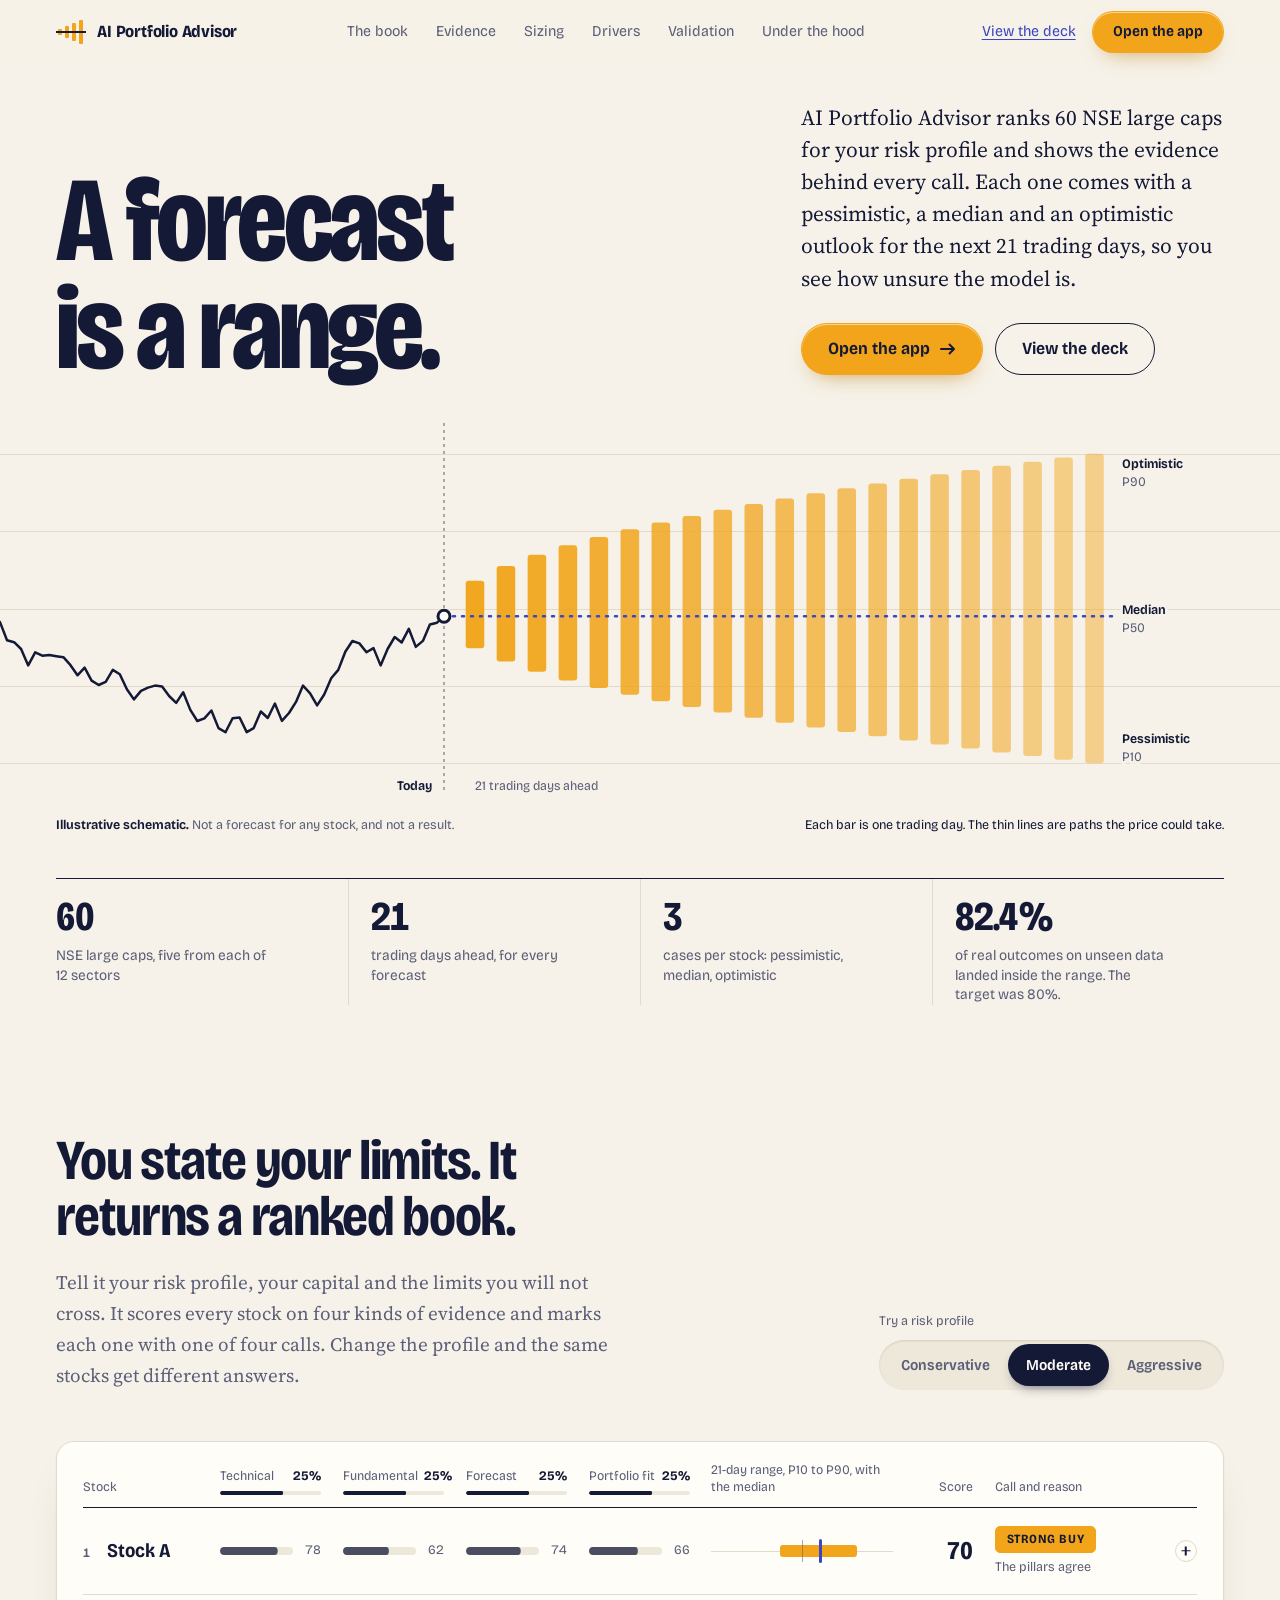
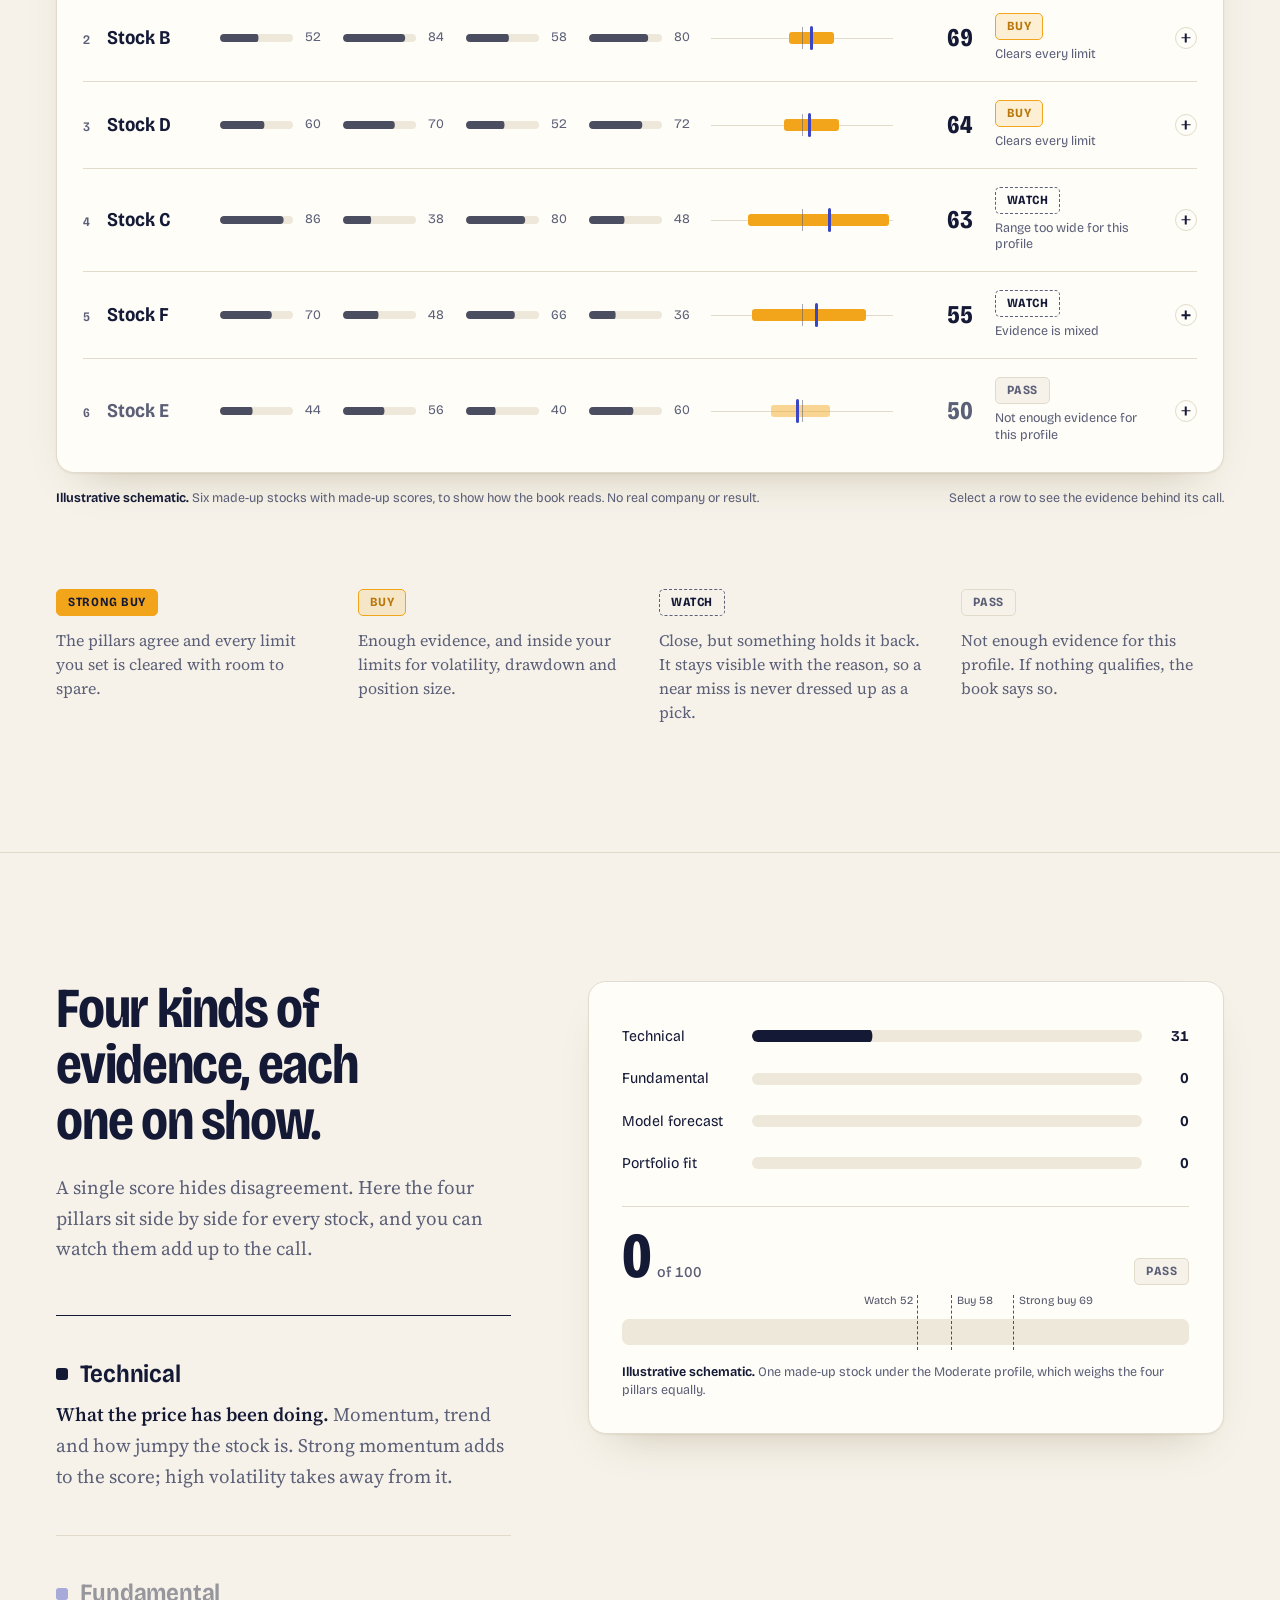
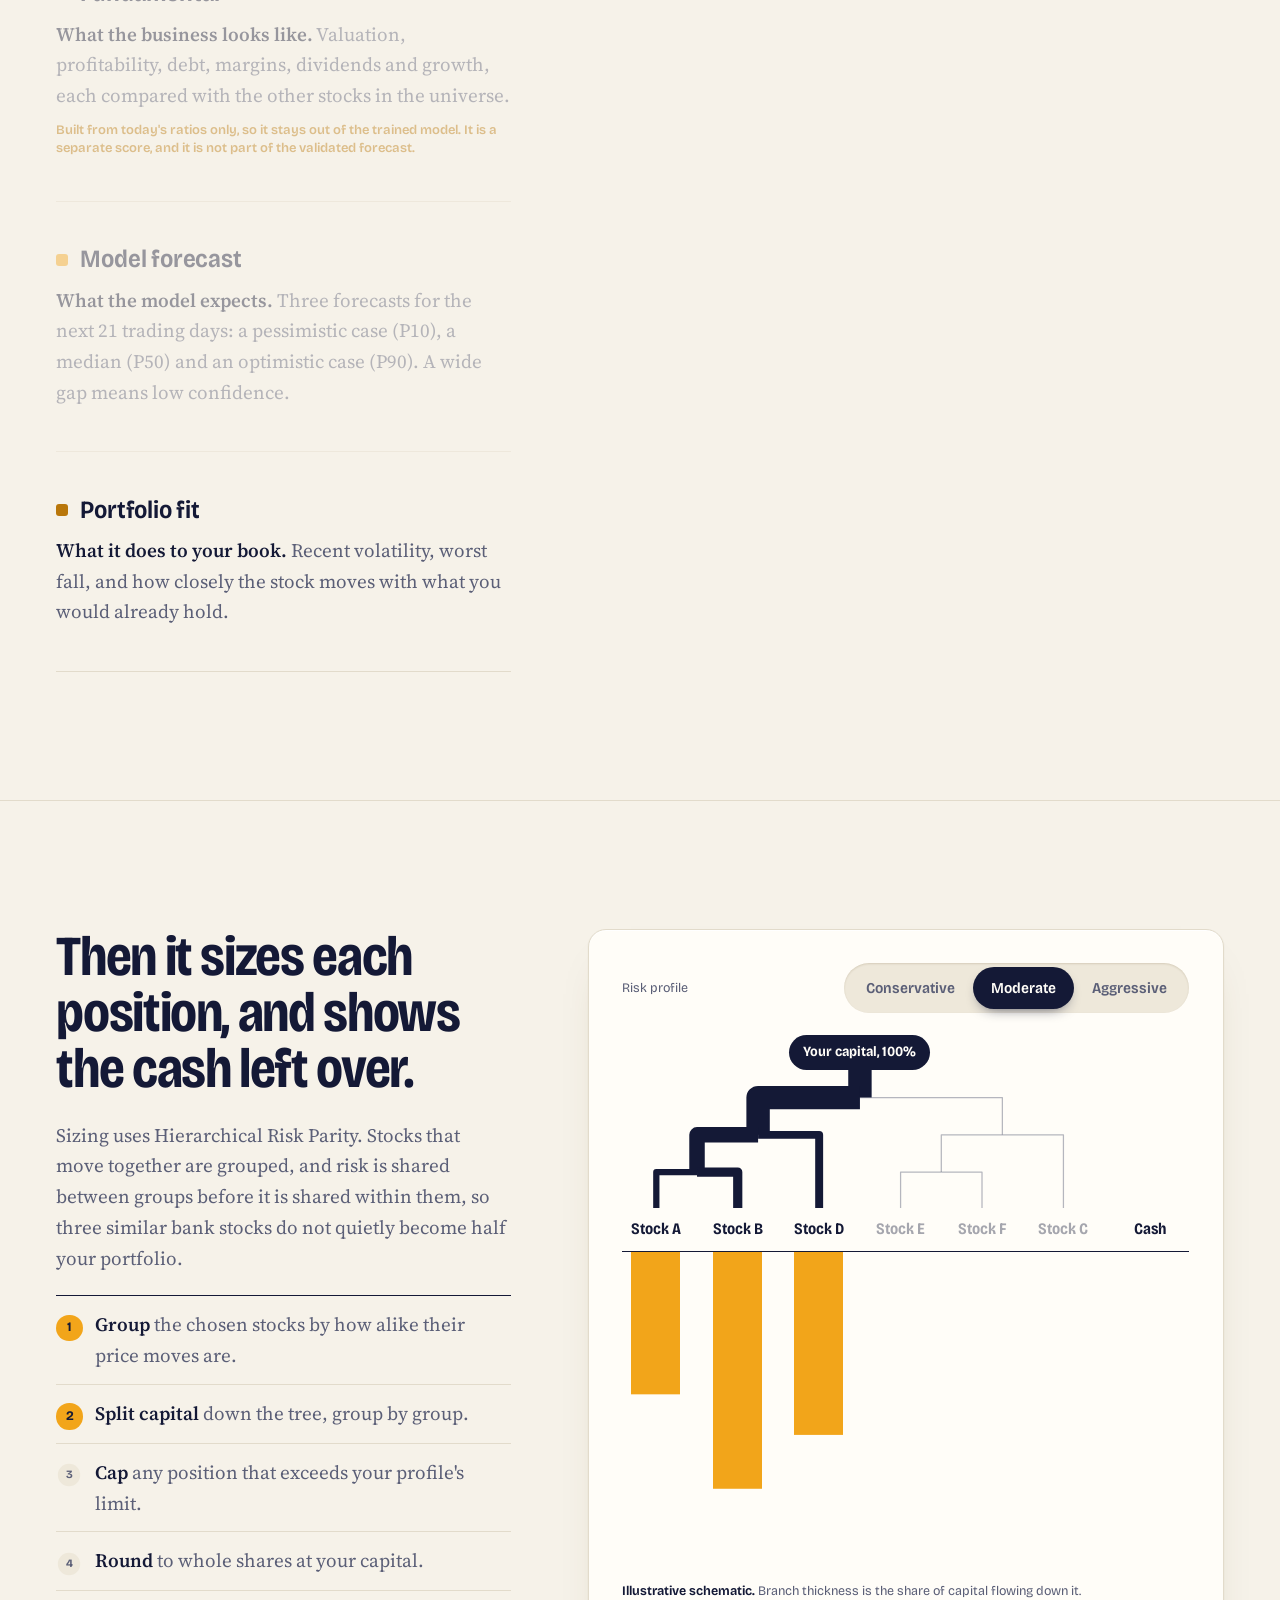
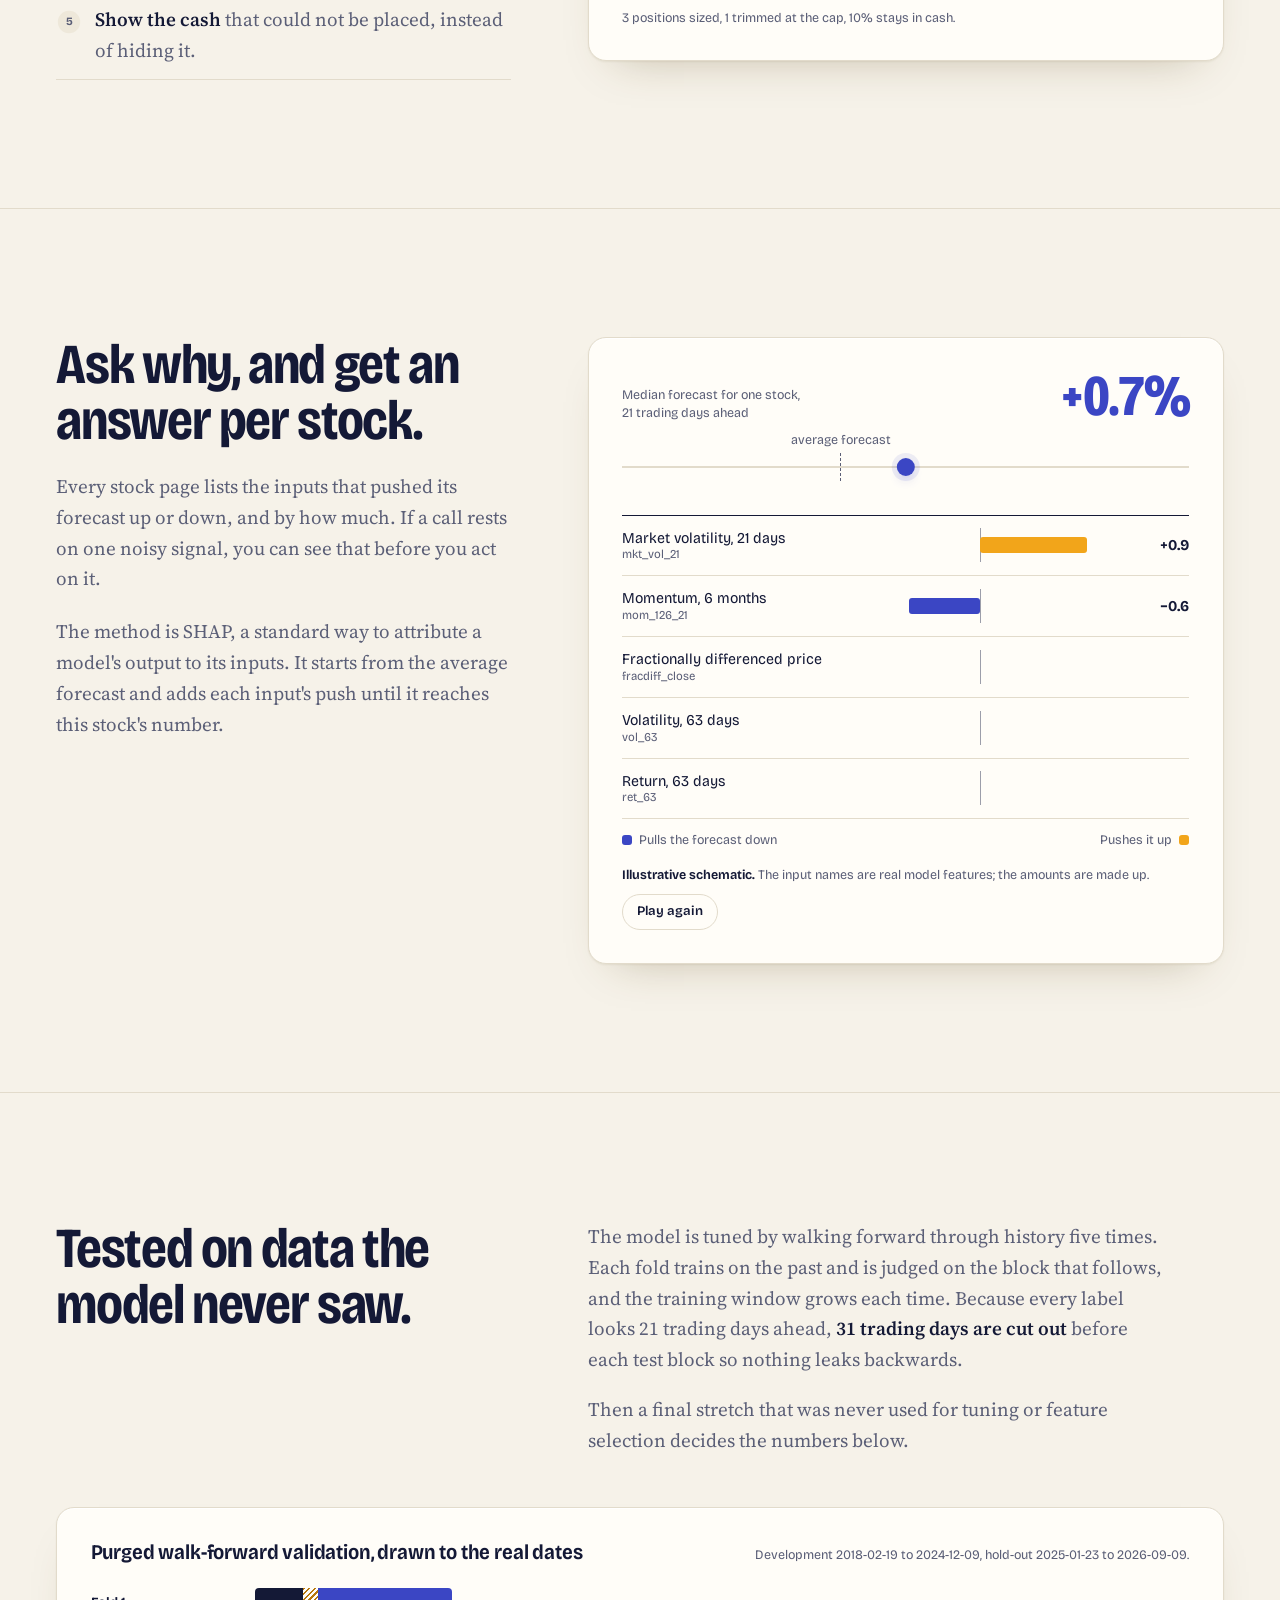
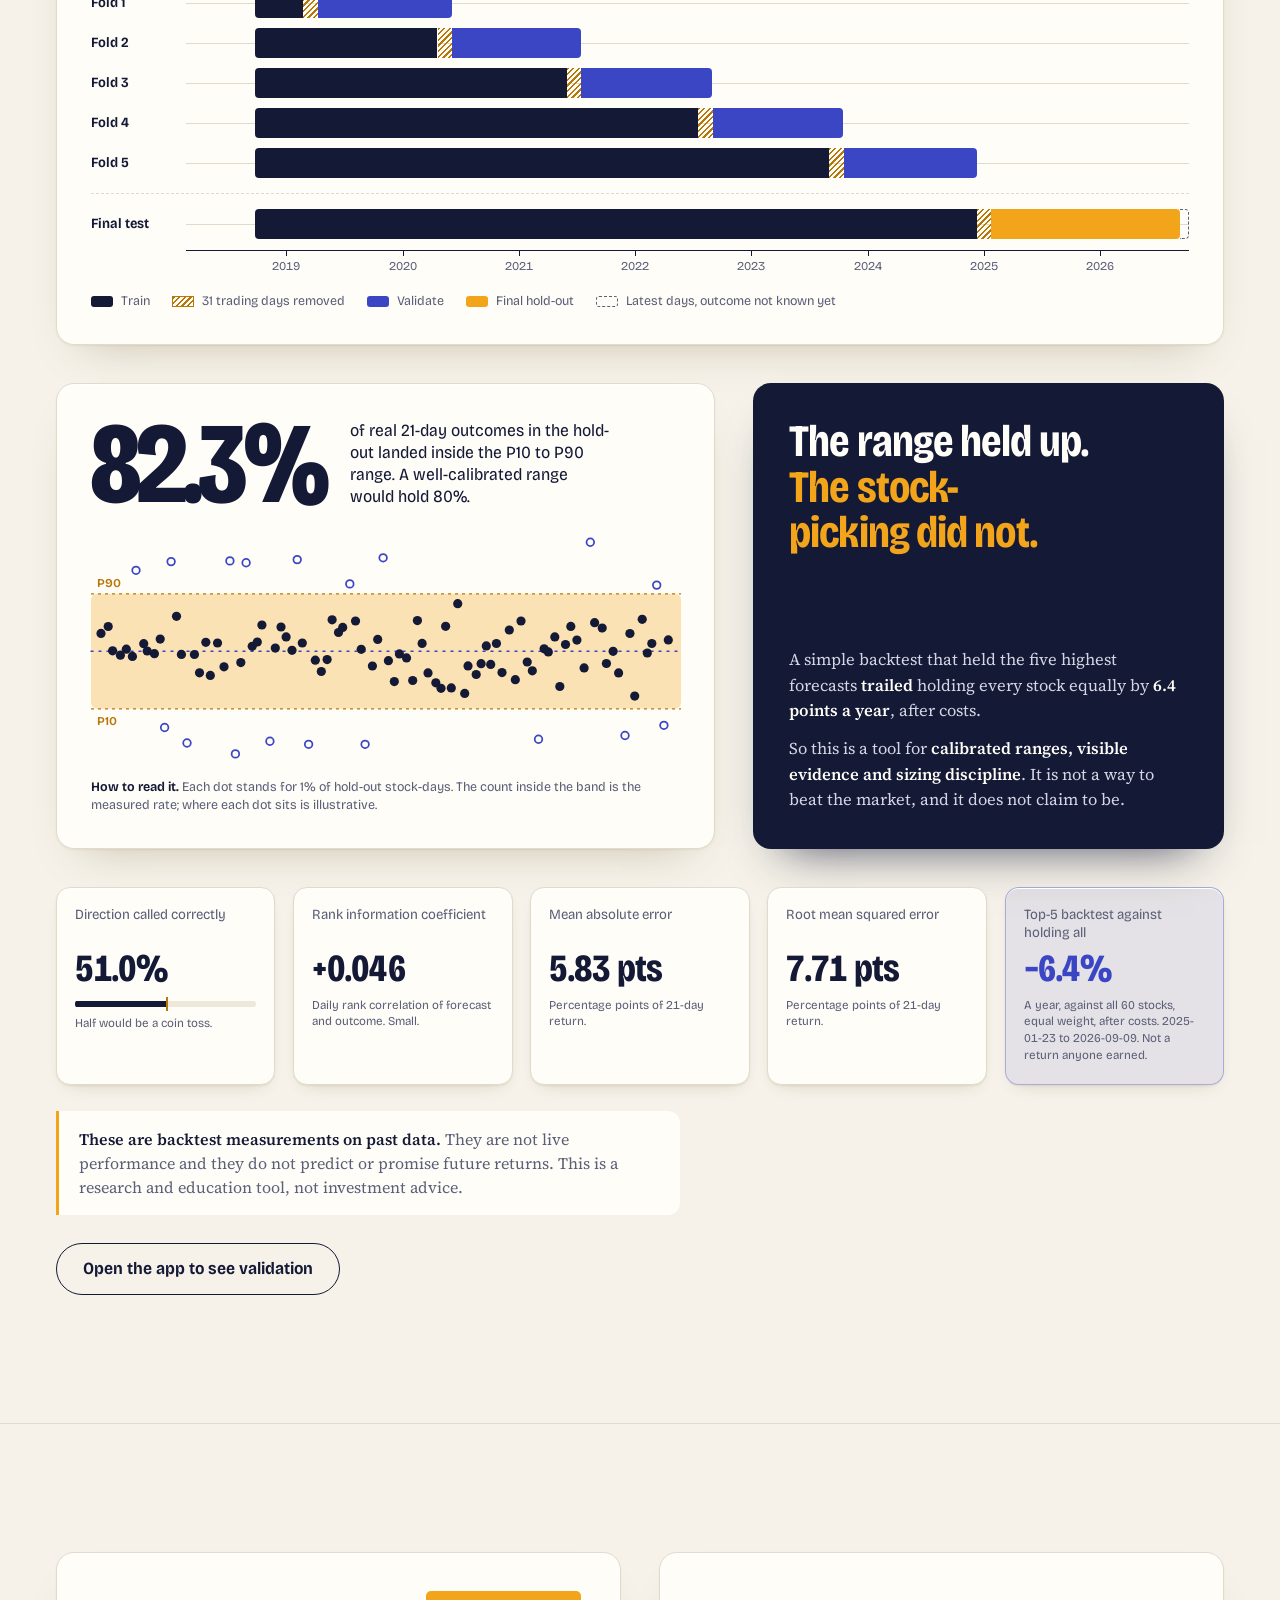
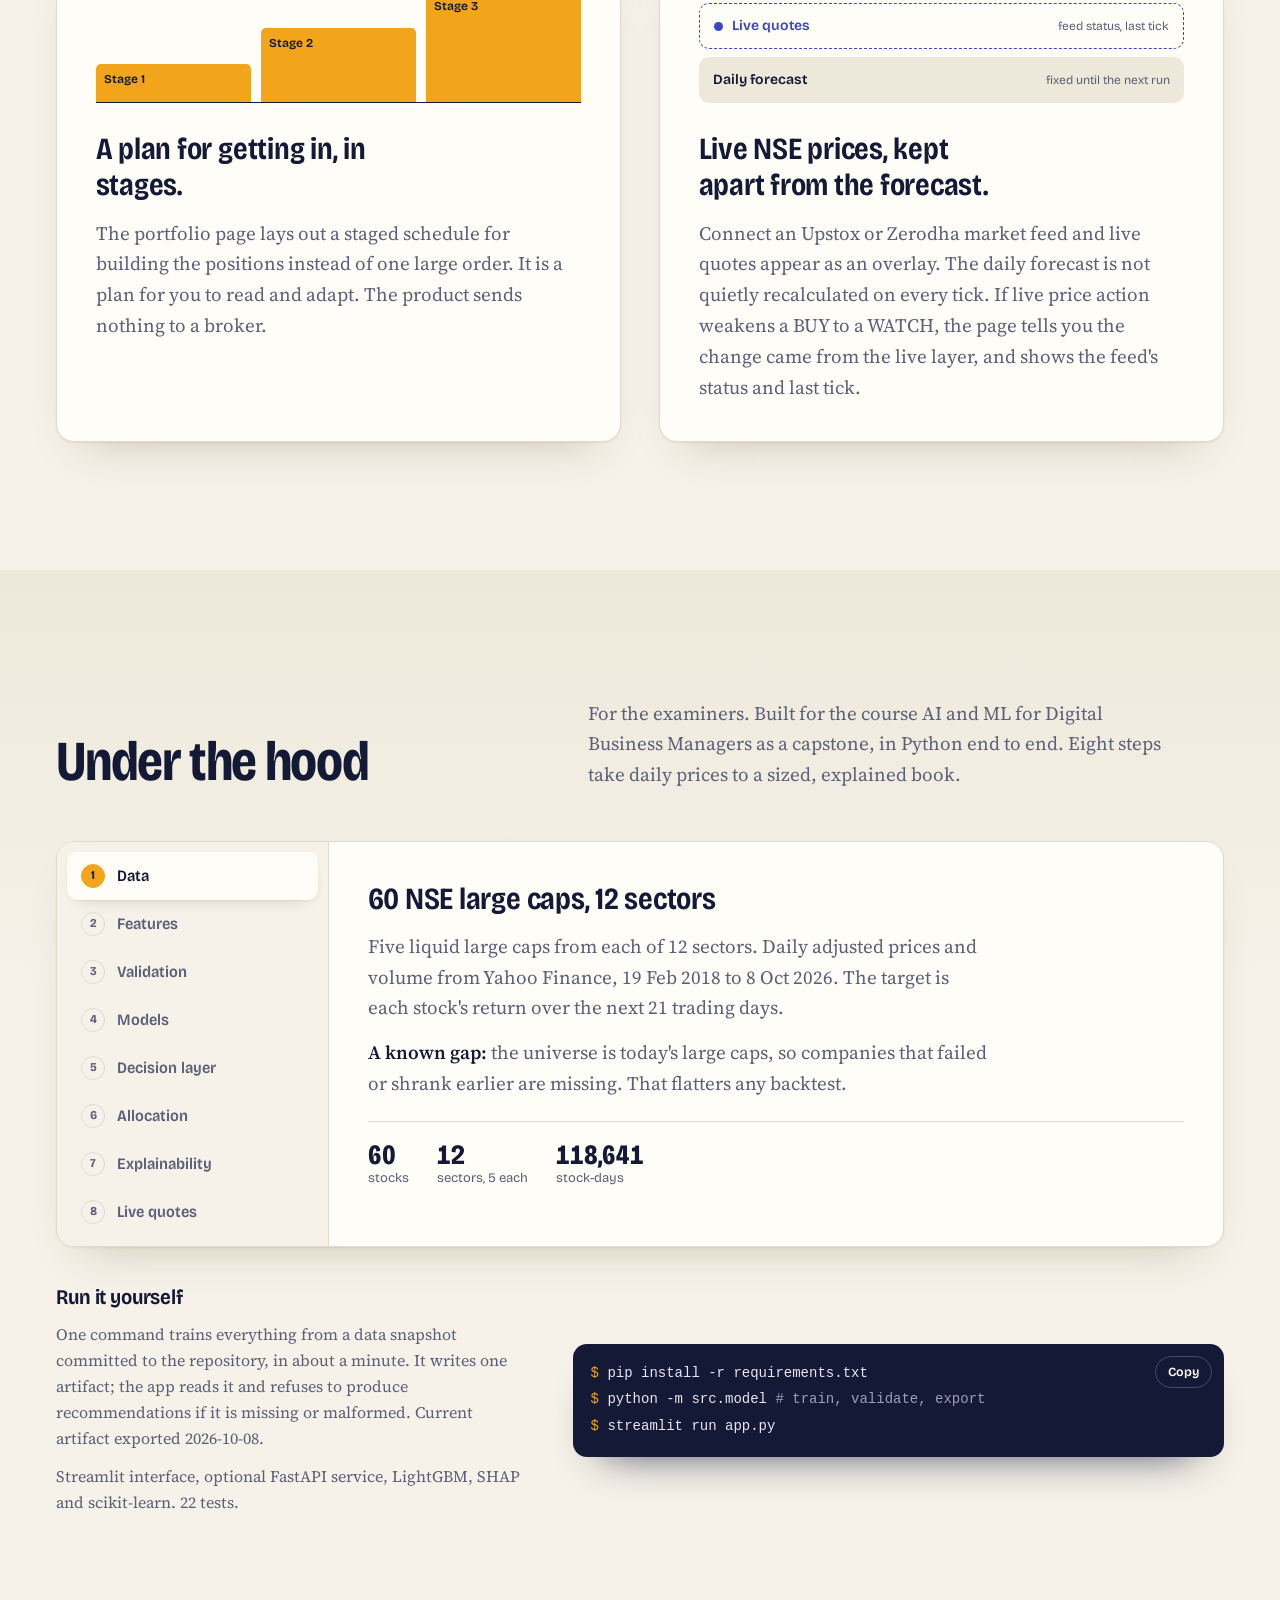
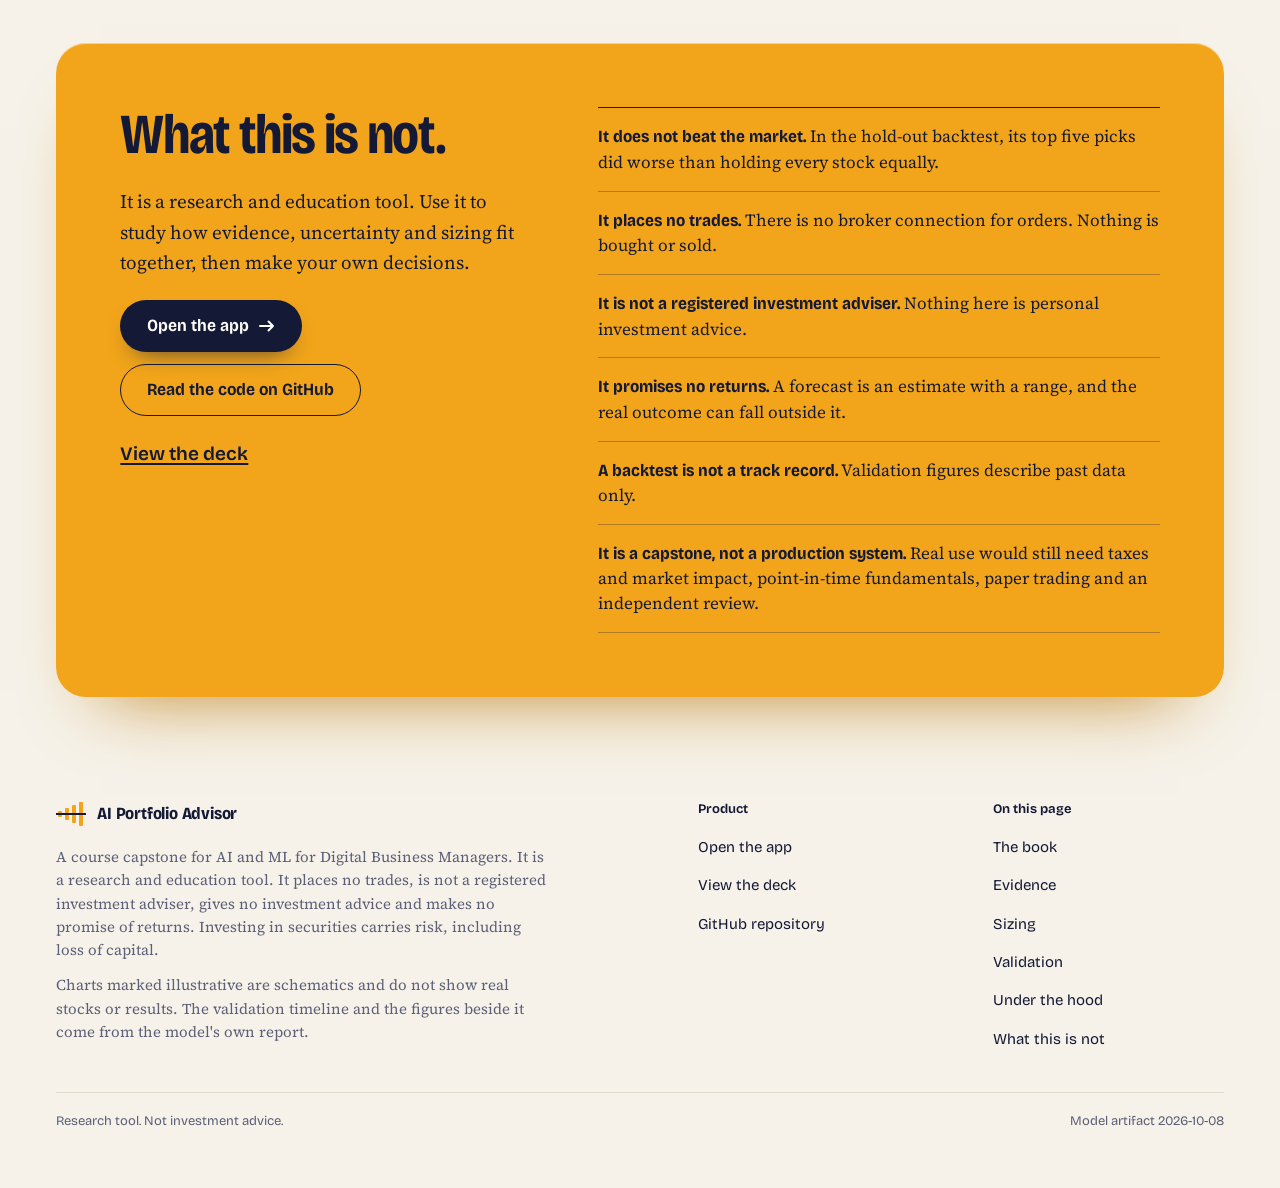
==== commit 68cdfd13: "Light-theme landing page, 7-slide HTML deck with exports, session log - landing/index.html: light th" ====
--- a/landing/index.html
+++ b/landing/index.html
@@ -4,295 +4,645 @@
 <meta charset="utf-8">
 <meta name="viewport" content="width=device-width, initial-scale=1">
 <title>AI Portfolio Advisor: a forecast is a range</title>
-<meta name="description" content="A research tool that ranks NSE stocks for your risk profile and shows the evidence behind every call, including a pessimistic, median and optimistic 21-trading-day outlook. Education only; it places no trades.">
-<meta name="theme-color" content="#17174a">
+<meta name="description" content="A research tool that ranks 60 NSE large caps for your risk profile and shows the evidence behind every call, including a pessimistic, median and optimistic 21-trading-day outlook. Education only; it places no trades.">
+<meta name="theme-color" content="#F6F2E9">
 <link rel="icon" href="favicon.svg" type="image/svg+xml">
 <link rel="preconnect" href="https://fonts.googleapis.com">
 <link rel="preconnect" href="https://fonts.gstatic.com" crossorigin>
 <link href="https://fonts.googleapis.com/css2?family=Bricolage+Grotesque:opsz,wdth,wght@12..96,75..100,300..800&family=Source+Serif+4:ital,opsz,wght@0,8..60,400;0,8..60,600;1,8..60,400&display=swap" rel="stylesheet">
 <style>
 :root{
-  --indigo:#17174a;      /* ground */
-  --indigo-deep:#101038; /* recessed panels */
-  --indigo-lift:#24246b; /* raised surfaces, tracks */
-  --line:#3a3a8a;        /* rules */
-  --ivory:#f5efdd;       /* text, the median */
-  --haze:#bcbae3;        /* secondary text */
-  --marigold:#f6a81c;    /* the band */
-  --rose:#f08597;        /* pulls a forecast down */
+  --paper:#F6F2E9;       /* ground */
+  --surface:#FFFDF8;     /* raised sheet */
+  --hair:#E2DBCB;        /* rules */
+  --ink:#141936;         /* text, strong marks */
+  --muted:#5B5F77;       /* secondary text */
+  --gold:#F2A51A;        /* the P10 to P90 band, primary buttons */
+  --gold-deep:#B9770A;   /* marigold as text on light */
+  --indigo:#3B46C4;      /* the median, links, second series */
+  --sunk:#EEE8DA;        /* recessed tracks (paper, one step down) */
+  --gold-wash:rgba(242,165,26,.16);
+  --indigo-wash:rgba(59,70,196,.09);
   --display:"Bricolage Grotesque","Avenir Next Condensed","Helvetica Neue",Arial,sans-serif;
   --text:"Source Serif 4","Iowan Old Style","Palatino Linotype",Georgia,serif;
-  --gutter:clamp(20px,4.4vw,64px);
+  --gutter:clamp(16px,4.4vw,64px);
   --maxw:1320px;
+  --navh:64px;
+  --ease:cubic-bezier(.2,.8,.2,1);
+  --lift:0 1px 0 #fff inset,0 1px 2px rgba(86,64,18,.07),0 22px 44px -28px rgba(86,64,18,.34);
+  --lift-sm:0 1px 0 #fff inset,0 1px 2px rgba(86,64,18,.08),0 8px 18px -12px rgba(86,64,18,.3);
 }
 *,*::before,*::after{box-sizing:border-box}
-html{-webkit-text-size-adjust:100%;scroll-behavior:smooth}
-body{margin:0;background:var(--indigo);color:var(--ivory);font-family:var(--text);font-size:clamp(1.0625rem,.35vw + .98rem,1.1875rem);line-height:1.6;overflow-x:hidden;-webkit-font-smoothing:antialiased}
+html{-webkit-text-size-adjust:100%;scroll-behavior:smooth;scroll-padding-top:calc(var(--navh) + 16px)}
+body{margin:0;background:var(--paper);color:var(--ink);font-family:var(--text);font-size:clamp(1.0625rem,.35vw + .98rem,1.1875rem);line-height:1.62;overflow-x:hidden;overflow-x:clip;-webkit-font-smoothing:antialiased}
 h1,h2,h3,p,ul,ol,dl,dd,figure{margin:0;padding:0}
 ul,ol{list-style:none}
 a{color:inherit}
 button{font:inherit;color:inherit}
-:focus-visible{outline:2px solid var(--marigold);outline-offset:3px;border-radius:2px}
-::selection{background:var(--marigold);color:var(--indigo)}
+:focus-visible{outline:2.5px solid var(--indigo);outline-offset:3px;border-radius:4px}
+::selection{background:var(--gold);color:var(--ink)}
+[hidden]{display:none !important}
 .wrap{max-width:var(--maxw);margin-inline:auto;padding-inline:var(--gutter)}
-.skip{position:absolute;left:-999px;top:8px;background:var(--marigold);color:var(--indigo);padding:8px 14px;font-family:var(--display);font-weight:600;z-index:20}
+.skip{position:absolute;left:-999px;top:8px;background:var(--ink);color:var(--surface);padding:8px 14px;font-family:var(--display);font-weight:600;z-index:60;border-radius:6px}
 .skip:focus{left:8px}
 
-/* type */
-.display{font-family:var(--display);font-variation-settings:"wdth" 82;font-weight:700;letter-spacing:-.025em;line-height:.94}
-h2{font-family:var(--display);font-variation-settings:"wdth" 86;font-weight:650;letter-spacing:-.02em;line-height:1.02;font-size:clamp(2rem,4.3vw,3.75rem);max-width:17ch;text-wrap:balance}
-h3{font-family:var(--display);font-variation-settings:"wdth" 92;font-weight:600;font-size:1.25rem;line-height:1.2;letter-spacing:-.005em}
-.lede{font-size:clamp(1.125rem,.6vw + 1rem,1.375rem);line-height:1.5;max-width:44ch}
-.body{max-width:58ch;color:var(--haze)}
+/* ---------- type ---------- */
+.display{font-family:var(--display);font-variation-settings:"wdth" 80;font-weight:750;letter-spacing:-.03em;line-height:.9}
+h2{font-family:var(--display);font-variation-settings:"wdth" 84;font-weight:680;letter-spacing:-.024em;line-height:1;font-size:clamp(2.05rem,4.4vw,3.9rem);max-width:17ch;text-wrap:balance}
+h3{font-family:var(--display);font-variation-settings:"wdth" 90;font-weight:640;font-size:1.3rem;line-height:1.18;letter-spacing:-.008em}
+.lede{font-size:clamp(1.125rem,.6vw + 1rem,1.34rem);line-height:1.5;max-width:44ch}
+.body{max-width:58ch;color:var(--muted)}
 .body + .body{margin-top:1em}
-.body strong{color:var(--ivory);font-weight:600}
+.body strong,.body b{color:var(--ink);font-weight:600}
 .ui{font-family:var(--display);font-variation-settings:"wdth" 96;font-feature-settings:"tnum"}
-.note{font-family:var(--display);font-variation-settings:"wdth" 96;font-size:.8125rem;line-height:1.4;color:var(--haze)}
-.note b{color:var(--marigold);font-weight:600}
-
-/* buttons */
-.btn{display:inline-flex;align-items:center;justify-content:center;min-height:52px;padding:0 26px;font-family:var(--display);font-variation-settings:"wdth" 92;font-weight:650;font-size:1.0625rem;text-decoration:none;border-radius:999px;border:1.5px solid var(--marigold);transition:background-color .18s,color .18s}
-.btn-solid{background:var(--marigold);color:var(--indigo)}
-.btn-solid:hover{background:var(--ivory);border-color:var(--ivory)}
-.btn-line{color:var(--ivory);border-color:var(--line)}
-.btn-line:hover{border-color:var(--ivory)}
+.note{font-family:var(--display);font-variation-settings:"wdth" 96;font-size:.8125rem;line-height:1.4;color:var(--muted)}
+.note b{color:var(--ink);font-weight:650}
+a.link{color:var(--indigo);text-decoration-thickness:1.5px;text-underline-offset:3px}
+a.link:hover{color:var(--ink)}
+
+/* ---------- buttons ---------- */
+.btn{display:inline-flex;align-items:center;justify-content:center;gap:10px;min-height:52px;padding:0 26px;font-family:var(--display);font-variation-settings:"wdth" 92;font-weight:650;font-size:1.0625rem;text-decoration:none;border-radius:999px;border:1.5px solid transparent;cursor:pointer;transition:background-color .2s,color .2s,border-color .2s,box-shadow .25s,transform .25s var(--ease)}
+.btn svg{flex:none;transition:transform .25s var(--ease)}
+.btn:hover svg{transform:translateX(3px)}
+.btn:active{transform:translateY(1px)}
+.btn-solid{background:var(--gold);color:var(--ink);box-shadow:0 1px 0 rgba(255,255,255,.55) inset,0 10px 22px -12px rgba(185,119,10,.75)}
+.btn-solid:hover{background:var(--ink);color:var(--surface);box-shadow:0 12px 24px -14px rgba(20,25,54,.7)}
+.btn-line{color:var(--ink);border-color:var(--ink);background:transparent}
+.btn-line:hover{background:var(--ink);color:var(--surface)}
+.btn-quiet{color:var(--ink);border-color:var(--hair);background:var(--surface);box-shadow:var(--lift-sm)}
+.btn-quiet:hover{border-color:var(--ink)}
 .btn-sm{min-height:42px;padding:0 20px;font-size:.9375rem}
-
-/* nav */
-.nav{display:flex;align-items:center;justify-content:space-between;gap:24px;padding-block:22px}
-.mark{display:flex;align-items:center;gap:12px;font-family:var(--display);font-variation-settings:"wdth" 90;font-weight:700;font-size:1.0625rem;text-decoration:none;letter-spacing:-.01em;white-space:nowrap}
+.cta-row{display:flex;flex-wrap:wrap;gap:12px;margin-top:28px}
+
+/* ---------- raised paper ---------- */
+.card{background:var(--surface);border:1px solid var(--hair);border-radius:18px;box-shadow:var(--lift)}
+
+/* ---------- nav ---------- */
+.nav{position:sticky;top:0;z-index:50;height:var(--navh);background:rgba(246,242,233,.84);-webkit-backdrop-filter:blur(14px) saturate(1.3);backdrop-filter:blur(14px) saturate(1.3);border-bottom:1px solid transparent;transition:border-color .3s,box-shadow .3s}
+.nav.stuck{border-bottom-color:var(--hair);box-shadow:0 10px 30px -24px rgba(86,64,18,.6)}
+.nav-in{display:flex;align-items:center;justify-content:space-between;gap:20px;height:100%}
+.mark{display:flex;align-items:center;gap:11px;font-family:var(--display);font-variation-settings:"wdth" 88;font-weight:720;font-size:1.0625rem;text-decoration:none;letter-spacing:-.012em;white-space:nowrap}
 .mark svg{flex:none}
-.nav-links{display:flex;gap:30px;font-family:var(--display);font-variation-settings:"wdth" 94;font-size:.9375rem}
-.nav-links a{text-decoration:none;color:var(--haze);padding-block:8px}
-.nav-links a:hover{color:var(--ivory)}
-@media (max-width:900px){.nav-links{display:none}}
-
-/* hero */
-.hero-head{display:grid;grid-template-columns:minmax(0,7.4fr) minmax(0,4.6fr);gap:clamp(24px,5vw,80px);align-items:end;padding-top:clamp(28px,5vh,64px)}
-.hero h1{font-size:clamp(3.1rem,9.6vw,9rem)}
+.nav-links{position:relative;display:flex;gap:4px;font-family:var(--display);font-variation-settings:"wdth" 94;font-size:.9375rem}
+.nav-links a{position:relative;text-decoration:none;color:var(--muted);padding:9px 12px;border-radius:999px;transition:color .2s,background-color .2s;white-space:nowrap}
+.nav-links a:hover{color:var(--ink);background:rgba(20,25,54,.06)}
+.nav-links a[aria-current="true"]{color:var(--ink);font-weight:600}
+.nav-pip{position:absolute;left:0;bottom:1px;height:3px;width:100px;border-radius:3px;background:var(--gold);transform-origin:0 50%;transform:translateX(0) scaleX(0);transition:transform .45s var(--ease);pointer-events:none}
+.nav-right{display:flex;align-items:center;gap:10px}
+.nav-deck{font-family:var(--display);font-variation-settings:"wdth" 94;font-size:.9375rem;color:var(--indigo);text-underline-offset:3px;white-space:nowrap;padding:8px 6px}
+.nav-deck:hover{color:var(--ink)}
+.nav-prog{position:absolute;left:0;right:0;bottom:-1px;height:2px;background:var(--ink);transform-origin:0 50%;transform:scaleX(var(--prog,0));opacity:.9}
+.menu-btn{display:none;align-items:center;gap:9px;min-height:42px;padding:0 14px 0 16px;border-radius:999px;border:1.5px solid var(--ink);background:transparent;font-family:var(--display);font-weight:620;font-size:.9375rem;cursor:pointer}
+.menu-btn i{display:block;width:16px;height:10px;border-block:2px solid var(--ink);transition:transform .25s var(--ease)}
+.menu-btn[aria-expanded="true"]{background:var(--ink);color:var(--surface)}
+.menu-btn[aria-expanded="true"] i{border-color:var(--surface);transform:rotate(90deg)}
+.sheet{position:absolute;left:var(--gutter);right:var(--gutter);top:calc(var(--navh) + 6px);padding:10px;display:none;flex-direction:column;font-family:var(--display);font-size:1.0625rem}
+.sheet.open{display:flex;animation:sheet .28s var(--ease)}
+@keyframes sheet{from{opacity:0;transform:translateY(-8px)}}
+.sheet a{text-decoration:none;padding:12px 14px;border-radius:10px}
+.sheet a:not(.btn):hover{background:var(--paper)}
+.sheet a[aria-current="true"]{background:var(--paper);font-weight:650}
+.sheet .btn{margin-top:8px}
+@media (max-width:1080px){.nav-links,.nav-deck{display:none}.menu-btn{display:inline-flex}}
+@media (max-width:560px){.nav-right .btn{display:none}}
+
+/* ---------- hero ---------- */
+.hero{position:relative}
+.hero-head{display:grid;grid-template-columns:minmax(0,7.4fr) minmax(0,4.6fr);gap:clamp(24px,5vw,80px);align-items:end;padding-top:clamp(22px,4.2vh,52px)}
+.hero h1{font-size:clamp(3.15rem,9.4vw,8.9rem)}
 .hero h1 span{display:block}
-.hero-side{padding-bottom:.6rem}
-.cta-row{display:flex;flex-wrap:wrap;gap:12px;margin-top:28px}
-.fan{position:relative;margin-top:clamp(28px,5vh,56px)}
-.fan-stage{height:clamp(300px,46vh,470px);position:relative;touch-action:pan-y}
+.hero-side{padding-bottom:.5rem}
+.fan{position:relative;margin-top:clamp(20px,3.6vh,40px)}
+.fan-stage{height:clamp(290px,43vh,440px);position:relative;touch-action:pan-y;cursor:crosshair}
+.fan-stage:focus-visible{outline-offset:-4px}
 .fan-stage svg{display:block;width:100%;height:100%;overflow:visible}
 .fan-foot{display:flex;flex-wrap:wrap;justify-content:space-between;gap:6px 24px;padding-block:14px 0}
-.fan-read{color:var(--ivory)}
-.fan text{font-family:var(--display);font-variation-settings:"wdth" 94;fill:var(--haze);font-size:13px}
-.fan text.strong{fill:var(--ivory);font-weight:600}
-.fan .lab text{paint-order:stroke;stroke:var(--indigo);stroke-width:5px;stroke-linejoin:round}
-.fan .hist{fill:none;stroke:var(--ivory);stroke-width:2;stroke-linejoin:round;stroke-linecap:round}
-.fan .med{fill:none;stroke:var(--ivory);stroke-width:2;stroke-dasharray:1 7;stroke-linecap:round}
-.fan .today{stroke:var(--line);stroke-width:1}
-.fan .bar{fill:var(--marigold);transform-box:fill-box;transition:opacity .15s}
-.fan .bar.on{opacity:1 !important}
-.fan .dot{fill:var(--ivory)}
-.js .fan.anim .hist{stroke-dasharray:1;stroke-dashoffset:1;animation:draw 1.1s cubic-bezier(.6,0,.2,1) .15s forwards}
-.js .fan.anim .bar{transform:scaleY(0);animation:open .55s cubic-bezier(.2,.8,.2,1) forwards}
-.js .fan.anim .med,.js .fan.anim .lab{opacity:0;animation:fade .5s ease 1.9s forwards}
+.fan-read{color:var(--ink)}
+.fan text{font-family:var(--display);font-variation-settings:"wdth" 94;fill:var(--muted);font-size:13px}
+.fan text.strong{fill:var(--ink);font-weight:650}
+.fan .lab text{paint-order:stroke;stroke:var(--paper);stroke-width:6px;stroke-linejoin:round}
+.fan .grid{stroke:var(--hair);stroke-width:1}
+.fan .hist{fill:none;stroke:var(--ink);stroke-width:2.5;stroke-linejoin:round;stroke-linecap:round}
+.fan .med{fill:none;stroke:var(--indigo);stroke-width:2.5;stroke-dasharray:2 7;stroke-linecap:round}
+.fan .today{stroke:var(--ink);stroke-width:1.25;stroke-dasharray:3 4;opacity:.55}
+.fan .bar{fill:var(--gold);transform-box:fill-box;transition:fill .15s}
+.fan .bar.on{fill:var(--ink);opacity:1 !important}
+.fan .dot{fill:var(--surface);stroke:var(--ink);stroke-width:3;transform-box:fill-box;transform-origin:center}
+.fan .sp{fill:none;stroke:var(--ink);stroke-width:1.5;stroke-linejoin:round;stroke-linecap:round;opacity:.5}
+.fan .sp-end{fill:var(--ink);opacity:.6}
+.fan-tip{position:absolute;left:0;top:0;z-index:3;pointer-events:none;min-width:168px;padding:12px 14px;border-radius:12px;background:var(--ink);color:var(--surface);font-family:var(--display);font-variation-settings:"wdth" 94;font-size:.8125rem;line-height:1.3;opacity:0;transition:opacity .15s;box-shadow:0 18px 30px -18px rgba(20,25,54,.8);font-feature-settings:"tnum"}
+.fan-tip.show{opacity:1}
+.fan-tip b{display:block;font-size:.9375rem;margin-bottom:6px}
+.fan-tip span{display:flex;justify-content:space-between;gap:18px;color:#c9cbe0}
+.fan-tip span i{font-style:normal;color:var(--surface);font-weight:600}
+.fan-tip small{display:block;margin-top:7px;color:var(--gold);font-size:.75rem}
+
+/* hero entrance: one orchestrated sequence */
+.motion .fan.anim .hist{stroke-dasharray:1;stroke-dashoffset:1;animation:draw 1.15s cubic-bezier(.6,0,.2,1) .2s forwards}
+.motion .fan.anim .today{opacity:0;animation:fade .4s ease 1.2s forwards;--o:.55}
+.motion .fan.anim .dot{transform:scale(0);animation:land .55s cubic-bezier(.3,1.7,.5,1) 1.25s forwards}
+.motion .fan.anim .bar{transform:scaleY(0);animation:open .6s var(--ease) forwards}
+.motion .fan.anim .med{opacity:0;animation:fade .5s ease 2.3s forwards}
+.motion .fan.anim .lab{opacity:0;animation:fade .6s ease 2.45s forwards}
+.motion .fan.anim .grid{opacity:0;animation:fade .8s ease .1s forwards}
+.motion .fan.live:not(.anim) .bar{animation:breathe 4.2s ease-in-out infinite alternate}
+.motion .fan.live .sp{stroke-dasharray:1;stroke-dashoffset:1;opacity:0;animation:sample 12s linear infinite}
+.motion .fan.live .sp-end{opacity:0;animation:sample-end 12s linear infinite}
 @keyframes draw{to{stroke-dashoffset:0}}
 @keyframes open{to{transform:scaleY(1)}}
-@keyframes fade{to{opacity:1}}
+@keyframes fade{to{opacity:var(--o,1)}}
+@keyframes land{to{transform:scale(1)}}
+@keyframes breathe{from{transform:scaleY(.94)}to{transform:scaleY(1.05)}}
+@keyframes sample{0%{stroke-dashoffset:1;opacity:.62}19%{stroke-dashoffset:0;opacity:.62}28%{stroke-dashoffset:0;opacity:.62}33%{stroke-dashoffset:0;opacity:0}100%{stroke-dashoffset:0;opacity:0}}
+@keyframes sample-end{0%,17%{opacity:0}19%,28%{opacity:.75}33%,100%{opacity:0}}
+
+.facts{display:grid;grid-template-columns:repeat(4,minmax(0,1fr));gap:0;margin-top:clamp(26px,4vw,44px);border-top:1.5px solid var(--ink)}
+.fact{padding:18px 22px 0 0}
+.fact + .fact{padding-left:22px;border-left:1px solid var(--hair)}
+.fact b{display:block;font-family:var(--display);font-variation-settings:"wdth" 80;font-weight:720;font-size:clamp(1.9rem,3.2vw,2.75rem);line-height:1;letter-spacing:-.02em;font-feature-settings:"tnum"}
+.fact span{display:block;margin-top:8px;font-family:var(--display);font-variation-settings:"wdth" 95;font-size:.9rem;line-height:1.35;color:var(--muted);max-width:24ch}
 @media (max-width:820px){
-  .hero-head{grid-template-columns:1fr;gap:22px}
+  .hero-head{grid-template-columns:1fr;gap:20px}
+  .hero h1{font-size:clamp(3.4rem,18.5vw,7rem)}
   .hero-side{padding-bottom:0}
   .fan-stage{height:300px}
+  .facts{grid-template-columns:repeat(2,minmax(0,1fr))}
+  .fact{padding:16px 14px 16px 0}
+  .fact + .fact{padding-left:0;border-left:0}
+  .fact:nth-child(even){padding-left:16px;border-left:1px solid var(--hair)}
+  .fact:nth-child(n+3){border-top:1px solid var(--hair)}
 }
 
-/* sections */
-.sec{padding-block:clamp(76px,10vw,150px)}
-.sec-rule{border-top:1px solid var(--line)}
+/* ---------- sections ---------- */
+.sec{padding-block:clamp(72px,10vw,148px)}
+.sec-rule{border-top:1px solid var(--hair)}
 .split{display:grid;grid-template-columns:minmax(0,5fr) minmax(0,7fr);gap:clamp(32px,6vw,96px);align-items:start}
 .split > .lead > * + *{margin-top:22px}
-@media (max-width:900px){.split{grid-template-columns:1fr}}
-
-/* the book */
+@media (max-width:940px){.split{grid-template-columns:minmax(0,1fr)}}
+
+/* ---------- segmented control ---------- */
+.seg{position:relative;display:inline-flex;background:var(--sunk);border-radius:999px;padding:4px;gap:0;max-width:100%;box-shadow:0 1px 2px rgba(86,64,18,.16) inset}
+.seg button{position:relative;z-index:1;background:none;border:0;border-radius:999px;min-height:42px;padding:0 18px;font-family:var(--display);font-variation-settings:"wdth" 92;font-weight:620;font-size:.9375rem;color:var(--muted);cursor:pointer;transition:color .25s}
+.seg button:hover{color:var(--ink)}
+.seg button[aria-pressed="true"]{color:var(--surface)}
+.seg-thumb{position:absolute;top:4px;bottom:4px;left:0;width:10px;border-radius:999px;background:var(--ink);box-shadow:0 6px 14px -8px rgba(20,25,54,.9);transition:transform .45s var(--ease),width .45s var(--ease)}
+.seg-label{display:block;margin-bottom:10px}
+@media (max-width:480px){.seg button{padding:0 12px;font-size:.875rem}}
+
+/* ---------- the book ---------- */
 .book-top{display:flex;flex-wrap:wrap;justify-content:space-between;align-items:end;gap:28px 48px}
 .book-top .body{margin-top:22px}
-.seg{display:inline-flex;border:1.5px solid var(--line);border-radius:999px;padding:4px;gap:2px;max-width:100%}
-.seg button{background:none;border:0;border-radius:999px;min-height:42px;padding:0 18px;font-family:var(--display);font-variation-settings:"wdth" 92;font-weight:600;font-size:.9375rem;color:var(--haze);cursor:pointer;transition:background-color .18s,color .18s}
-.seg button:hover{color:var(--ivory)}
-.seg button[aria-pressed="true"]{background:var(--ivory);color:var(--indigo)}
-.seg-label{display:block;margin-bottom:10px}
-.book{margin-top:clamp(32px,4vw,56px);border-top:1.5px solid var(--ivory)}
-.row{display:grid;grid-template-columns:1.1fr repeat(4,minmax(0,1fr)) 1.9fr 1.5fr;gap:0 clamp(14px,2vw,30px);align-items:center;padding:20px 0;border-bottom:1px solid var(--line)}
-.row.head{padding:12px 0;align-items:end}
-.row.head span{font-family:var(--display);font-variation-settings:"wdth" 94;font-size:.8125rem;color:var(--haze);line-height:1.25}
-.name{font-family:var(--display);font-variation-settings:"wdth" 90;font-weight:650;font-size:1.25rem}
+.book{margin-top:clamp(28px,4vw,52px);padding:6px clamp(12px,2vw,26px) 10px;overflow:hidden}
+.row-grid{display:grid;grid-template-columns:7.2rem repeat(4,minmax(0,1fr)) minmax(0,1.8fr) 3.6rem minmax(0,1.55fr) 1.5rem;gap:0 clamp(12px,1.7vw,26px);align-items:center}
+.book-head{padding:14px 0 12px;align-items:end;border-bottom:1.5px solid var(--ink)}
+.book-head > span{font-family:var(--display);font-variation-settings:"wdth" 94;font-size:.8125rem;color:var(--muted);line-height:1.25}
+.wt{display:block}
+.wt em{font-style:normal;display:flex;justify-content:space-between;gap:6px;align-items:baseline}
+.wt em b{font-weight:680;color:var(--ink);font-feature-settings:"tnum"}
+.wt i{display:block;height:4px;margin-top:7px;background:var(--sunk);border-radius:4px;overflow:hidden}
+.wt i u{display:block;height:100%;background:var(--ink);border-radius:4px;transform-origin:0 50%;transform:scaleX(var(--w,.25));transition:transform .6s var(--ease)}
+.row{border-bottom:1px solid var(--hair);background:var(--surface);position:relative}
+.row:last-child{border-bottom:0}
+.row-main{width:100%;padding:18px 0;background:none;border:0;text-align:left;cursor:pointer;border-radius:10px;transition:background-color .2s}
+.row-main:hover{background:rgba(242,165,26,.09)}
+.row-main:focus-visible{outline-offset:-2px}
+.name{display:flex;align-items:baseline;gap:10px;font-family:var(--display);font-variation-settings:"wdth" 88;font-weight:680;font-size:1.22rem;white-space:nowrap}
+.rk{font-size:.8125rem;font-weight:600;color:var(--muted);font-feature-settings:"tnum";min-width:1.1em}
 .pill{display:block}
-.pill i{display:none;font-style:normal;font-family:var(--display);font-size:.75rem;color:var(--haze);margin-bottom:5px}
-.track{display:block;height:8px;background:var(--indigo-lift);border-radius:4px;overflow:hidden}
-.track b{display:block;height:100%;background:var(--ivory);border-radius:4px}
-.rng{position:relative;height:26px}
-.rng::before{content:"";position:absolute;left:0;right:0;top:50%;height:1px;background:var(--line)}
-.rng::after{content:"";position:absolute;left:50%;top:2px;bottom:2px;width:1px;background:var(--haze);opacity:.6}
-.rng b{position:absolute;top:7px;height:12px;background:var(--marigold);border-radius:3px}
-.rng u{position:absolute;top:2px;width:3px;height:22px;margin-left:-1.5px;background:var(--ivory);border-radius:2px;z-index:1}
+.pill > i{display:none;font-style:normal;font-family:var(--display);font-size:.75rem;color:var(--muted);margin-bottom:5px}
+.pill .track{display:flex;align-items:center;gap:8px}
+.pill .track > span{flex:1;height:8px;background:var(--sunk);border-radius:4px;overflow:hidden}
+.pill .track b{display:block;height:100%;background:var(--ink);border-radius:4px;transform-origin:0 50%;transform:scaleX(var(--s,0));opacity:var(--a,1);transition:transform .7s var(--ease),opacity .5s}
+.pill .track em{font-style:normal;font-family:var(--display);font-size:.8125rem;font-feature-settings:"tnum";color:var(--muted);min-width:1.5em;text-align:right}
+.rng{position:relative;height:28px;display:block}
+.rng::before{content:"";position:absolute;left:0;right:0;top:50%;height:1px;background:var(--hair)}
+.rng::after{content:"";position:absolute;left:50%;top:3px;bottom:3px;width:1px;background:var(--muted);opacity:.55}
+.rng b{position:absolute;top:8px;height:12px;background:var(--gold);border-radius:3px;transform-origin:50% 50%;transition:transform .7s var(--ease)}
+.rng u{position:absolute;top:2px;width:3px;height:24px;margin-left:-1.5px;background:var(--indigo);border-radius:2px;z-index:1}
+.score{font-family:var(--display);font-variation-settings:"wdth" 82;font-weight:720;font-size:1.6rem;line-height:1;font-feature-settings:"tnum";text-align:right}
 .verdict{display:flex;flex-direction:column;align-items:flex-start;gap:6px}
-.state{display:inline-block;font-family:var(--display);font-variation-settings:"wdth" 88;font-weight:700;font-size:.8125rem;letter-spacing:.04em;padding:5px 12px;border-radius:4px;border:1.5px solid transparent;white-space:nowrap}
-.state.s3{background:var(--marigold);color:var(--indigo);border-color:var(--marigold)}
-.state.s2{color:var(--marigold);border-color:var(--marigold)}
-.state.s1{color:var(--ivory);border-color:var(--haze);border-style:dashed}
-.state.s0{color:var(--haze);border-color:var(--line)}
-.why{font-family:var(--display);font-variation-settings:"wdth" 96;font-size:.8125rem;color:var(--haze);line-height:1.3}
-.row.dim .name,.row.dim .track b{opacity:.45}
-.row.dim .rng b{opacity:.4}
+.state{display:inline-block;font-family:var(--display);font-variation-settings:"wdth" 88;font-weight:720;font-size:.78rem;letter-spacing:.045em;padding:5px 11px;border-radius:5px;border:1.5px solid transparent;white-space:nowrap;line-height:1.2}
+.state.s3{background:var(--gold);color:var(--ink);border-color:var(--gold)}
+.state.s2{color:var(--gold-deep);border-color:var(--gold);background:var(--gold-wash)}
+.state.s1{color:var(--ink);border-color:var(--muted);border-style:dashed}
+.state.s0{color:var(--muted);border-color:var(--hair);background:var(--paper)}
+.state.pop{animation:pop .5s cubic-bezier(.3,1.6,.5,1)}
+@keyframes pop{0%{transform:scale(.8);opacity:.3}100%{transform:none;opacity:1}}
+.why{font-family:var(--display);font-variation-settings:"wdth" 96;font-size:.8125rem;color:var(--muted);line-height:1.3}
+.chev{width:22px;height:22px;border-radius:50%;border:1.5px solid var(--hair);position:relative;justify-self:end;transition:transform .35s var(--ease),border-color .2s,background-color .2s}
+.chev::before,.chev::after{content:"";position:absolute;left:50%;top:50%;width:9px;height:1.5px;background:var(--ink);transform:translate(-50%,-50%)}
+.chev::after{transform:translate(-50%,-50%) rotate(90deg);transition:transform .35s var(--ease)}
+.row-main:hover .chev{border-color:var(--ink)}
+.row-main[aria-expanded="true"] .chev{background:var(--ink);border-color:var(--ink)}
+.row-main[aria-expanded="true"] .chev::before,.row-main[aria-expanded="true"] .chev::after{background:var(--surface)}
+.row-main[aria-expanded="true"] .chev::after{transform:translate(-50%,-50%) rotate(0deg)}
+.row.dim .name,.row.dim .score{color:var(--muted)}
+.row.dim .rng b{opacity:.45}
+.det{display:grid;grid-template-rows:0fr;transition:grid-template-rows .45s var(--ease)}
+.det > div{overflow:hidden;min-height:0}
+.row.open .det{grid-template-rows:1fr}
+.det-in{display:grid;grid-template-columns:minmax(0,1.25fr) minmax(0,1fr);gap:20px clamp(20px,4vw,56px);padding:6px 0 26px;opacity:0;transform:translateY(-6px);transition:opacity .35s .05s,transform .45s var(--ease) .05s;visibility:hidden}
+.row.open .det-in{opacity:1;transform:none;visibility:visible}
+.det h4{margin:0 0 10px;font-family:var(--display);font-variation-settings:"wdth" 92;font-weight:650;font-size:.9375rem}
+.sum{position:relative;height:18px;background:var(--sunk);border-radius:5px;margin-top:28px}
+.sum-bar{position:absolute;inset:0;display:flex;border-radius:5px;overflow:hidden}
+.sum-bar b{display:block;height:100%}
+.c0{background:var(--ink)}.c1{background:var(--indigo)}.c2{background:var(--gold)}.c3{background:var(--gold-deep)}
+.sum-th{position:absolute;top:-22px;bottom:-4px;border-left:1.5px dashed var(--ink);opacity:.75}
+.sum-th span{position:absolute;left:5px;top:-3px;font-family:var(--display);font-size:.6875rem;white-space:nowrap;color:var(--ink)}
+.sum-th.th0 span{left:auto;right:5px}
+@media (max-width:520px){.sum-th.th1 span{display:none}}
+.maths{margin-top:16px;display:grid;grid-template-columns:repeat(2,minmax(0,1fr));gap:6px 22px;font-family:var(--display);font-variation-settings:"wdth" 95;font-size:.875rem;font-feature-settings:"tnum";color:var(--muted)}
+.maths li{display:flex;align-items:center;gap:8px}
+.maths li i{flex:none;width:10px;height:10px;border-radius:3px}
+.maths li b{margin-left:auto;color:var(--ink);font-weight:650}
+.det p{font-size:1rem;line-height:1.5;color:var(--muted);max-width:44ch}
+.det p + p{margin-top:8px}
+.det p b{color:var(--ink);font-weight:600}
 .book-foot{display:flex;flex-wrap:wrap;justify-content:space-between;gap:10px 32px;margin-top:16px}
 .states{display:grid;grid-template-columns:repeat(4,minmax(0,1fr));gap:clamp(20px,3vw,44px);margin-top:clamp(44px,6vw,80px)}
-.states p{margin-top:12px;color:var(--haze);font-size:1rem;line-height:1.5}
-@media (max-width:980px){
-  .row{grid-template-columns:repeat(4,minmax(0,1fr));gap:14px 12px;padding:22px 0}
-  .row.head{display:none}
+.states p{margin-top:12px;color:var(--muted);font-size:1rem;line-height:1.5}
+@media (max-width:1020px){
+  .row-grid{grid-template-columns:repeat(4,minmax(0,1fr)) 1.6rem;gap:14px 12px}
+  .book-head{display:flex;flex-wrap:wrap;gap:10px 16px}
+  .book-head > span{flex:1 1 calc(50% - 16px)}
+  .book-head > span:not(.wt){display:none}
+  .row-main{padding:20px 0}
   .name{grid-column:1 / 3}
   .verdict{grid-column:3 / 5;grid-row:1;align-items:flex-end;text-align:right}
+  .chev{grid-column:5;grid-row:1}
   .rng{grid-column:1 / -1}
-  .pill i{display:block}
+  .score{display:none}
+  .pill > i{display:block}
+  .pill:nth-of-type(1){grid-column:1}
   .states{grid-template-columns:repeat(2,minmax(0,1fr))}
+  .det-in{grid-template-columns:minmax(0,1fr)}
 }
-@media (max-width:480px){.states{grid-template-columns:1fr}.seg button{padding:0 13px;font-size:.875rem}}
-
-/* pillars */
-.pillars{border-top:1.5px solid var(--ivory)}
-.pillars li{display:grid;grid-template-columns:minmax(0,3fr) minmax(0,7fr);gap:8px 32px;padding:24px 0;border-bottom:1px solid var(--line)}
-.pillars h3{font-size:1.5rem}
-.pillars p{color:var(--haze);max-width:52ch}
-.pillars p b{color:var(--ivory);font-weight:600}
-@media (max-width:560px){.pillars li{grid-template-columns:1fr}}
-
-/* allocation */
-.alloc{background:var(--indigo-deep);border-radius:14px;padding:clamp(20px,3vw,40px)}
+@media (max-width:520px){
+  .pill{grid-column:span 2}
+  .states{grid-template-columns:minmax(0,1fr)}
+  .maths{grid-template-columns:minmax(0,1fr)}
+}
+
+/* ---------- pillars: four gauges combine into one call ---------- */
+.pg{display:grid;grid-template-columns:minmax(0,5fr) minmax(0,7fr);grid-template-areas:"lead fig" "list fig";gap:clamp(28px,4vw,56px) clamp(32px,6vw,96px);align-items:start}
+.pg-lead{grid-area:lead}
+.pg-lead .body{margin-top:22px}
+.pg-list{grid-area:list;border-top:1.5px solid var(--ink)}
+.pg-fig{grid-area:fig;position:sticky;top:calc(var(--navh) + 28px);padding:clamp(18px,2.6vw,36px)}
+.pg-list li{padding:clamp(22px,3.4vw,44px) 0;border-bottom:1px solid var(--hair);transition:opacity .4s}
+.pg-list h3{display:flex;align-items:center;gap:12px;font-size:1.55rem}
+.pg-list h3 i{flex:none;width:12px;height:12px;border-radius:3px}
+.pg-list p{color:var(--muted);max-width:50ch;margin-top:10px}
+.pg-list p b{color:var(--ink);font-weight:600}
+.pg-list small{display:block;margin-top:10px;font-family:var(--display);font-size:.8125rem;line-height:1.4;color:var(--gold-deep);font-weight:600;max-width:52ch}
+.motion .pg-list.scrub li{opacity:.42}
+.motion .pg-list.scrub li.on{opacity:1}
+.gauge{display:grid;grid-template-columns:7.4rem minmax(0,1fr) 2.2rem;gap:12px;align-items:center;padding:9px 0;font-family:var(--display);font-variation-settings:"wdth" 94;font-size:.9375rem}
+.gauge > span:nth-child(2){height:12px;background:var(--sunk);border-radius:6px;overflow:hidden}
+.gauge b{display:block;height:100%;border-radius:6px;transform-origin:0 50%;transform:scaleX(var(--g,1))}
+.gauge em{font-style:normal;font-weight:680;text-align:right;font-feature-settings:"tnum"}
+.gauge small{color:var(--muted);font-size:.75rem;font-feature-settings:"tnum"}
+.mix-head{display:flex;justify-content:space-between;align-items:flex-end;gap:16px;margin-top:22px;padding-top:20px;border-top:1px solid var(--hair)}
+.mix-num{font-family:var(--display);font-variation-settings:"wdth" 80;font-weight:740;font-size:clamp(2.6rem,5vw,4rem);line-height:.9;letter-spacing:-.02em;font-feature-settings:"tnum"}
+.mix-num small{font-size:.9375rem;font-weight:500;color:var(--muted);letter-spacing:0;margin-left:6px;font-variation-settings:"wdth" 95}
+.mix{position:relative;height:26px;background:var(--sunk);border-radius:7px;margin-top:34px}
+.mix-segs{position:absolute;inset:0;border-radius:7px;overflow:hidden}
+.mix-segs b{position:absolute;top:0;bottom:0;transform-origin:0 50%;transform:scaleX(var(--g,1))}
+.mix .sum-th{top:-24px;bottom:-5px}
+.pg-fig figcaption{margin-top:18px}
+@media (max-width:940px){
+  .pg{grid-template-columns:minmax(0,1fr);grid-template-areas:"lead" "fig" "list"}
+  .pg-fig{top:calc(var(--navh) + 8px);z-index:4;padding:14px 16px 14px;border-radius:14px}
+  .gauge{padding:4px 0;grid-template-columns:6.2rem minmax(0,1fr) 1.8rem;font-size:.8125rem;gap:8px}
+  .gauge > span:nth-child(2){height:8px}
+  .gauge small{display:none}
+  .mix-head{margin-top:10px;padding-top:10px}
+  .mix{margin-top:26px;height:18px}
+  .pg-fig figcaption{display:none}
+  .pg-list h3{font-size:1.35rem}
+}
+
+/* ---------- allocation ---------- */
+.steps{counter-reset:s;margin-top:30px;border-top:1.5px solid var(--ink)}
+.steps li{counter-increment:s;display:grid;grid-template-columns:2.4rem 1fr;align-items:baseline;padding:13px 0;border-bottom:1px solid var(--hair);color:var(--muted);transition:color .4s}
+.steps li::before{content:counter(s);display:grid;place-items:center;width:1.65rem;height:1.65rem;border-radius:50%;font-family:var(--display);font-weight:700;font-size:.8125rem;background:var(--gold);color:var(--ink);transition:background-color .4s,color .4s,transform .5s cubic-bezier(.3,1.6,.5,1)}
+.steps b{color:var(--ink);font-weight:600}
+.motion .steps.live li:not(.on)::before{background:var(--sunk);color:var(--muted);transform:scale(.86)}
+.alloc{padding:clamp(16px,2.6vw,34px)}
+.alloc-top{display:flex;flex-wrap:wrap;align-items:center;justify-content:space-between;gap:12px 20px;margin-bottom:22px}
 .alloc-grid{display:grid;grid-template-columns:repeat(6,minmax(0,1fr)) minmax(0,1.15fr);column-gap:clamp(4px,1vw,14px)}
-.tree{grid-column:1 / 7;height:clamp(90px,12vw,150px)}
-.tree svg{display:block;width:100%;height:100%}
-.tree path{fill:none;stroke:var(--haze);stroke-width:1.5;vector-effect:non-scaling-stroke}
-.leaf{font-family:var(--display);font-variation-settings:"wdth" 84;font-weight:650;font-size:clamp(.75rem,1.5vw,1rem);text-align:center;padding:8px 0 10px;transition:opacity .3s;white-space:nowrap}
-.leaf.off{opacity:.35}
-@media (max-width:560px){.leaf i{display:none}.leaf{font-size:.9375rem}}
+.root{grid-column:1 / 7;justify-self:center;font-family:var(--display);font-variation-settings:"wdth" 90;font-weight:680;font-size:.875rem;background:var(--ink);color:var(--surface);padding:6px 14px;border-radius:999px;white-space:nowrap}
+.tree{grid-column:1 / 7;height:clamp(92px,11vw,138px)}
+.tree svg{display:block;width:100%;height:100%;overflow:visible}
+.tree path{fill:none;stroke:var(--ink);stroke-linejoin:round;stroke-linecap:butt;transition:stroke-width .6s var(--ease),stroke-dashoffset .7s cubic-bezier(.6,0,.2,1),opacity .4s}
+.tree path.off{stroke:var(--muted);opacity:.45}
+.alloc:not(.p1) .tree path{stroke-dashoffset:var(--len)}
+.leaf{font-family:var(--display);font-variation-settings:"wdth" 84;font-weight:680;font-size:clamp(.8125rem,1.4vw,1rem);text-align:center;padding:8px 0 9px;transition:opacity .3s;white-space:nowrap}
 .leaf i{font-style:normal}
-.cols{grid-column:1 / -1;display:grid;grid-template-columns:subgrid;height:clamp(170px,23vw,320px);position:relative;border-top:1px solid var(--line)}
-.col{position:relative}
-.col b{position:absolute;left:14%;right:14%;top:0;height:0;background:var(--marigold);border-radius:0 0 4px 4px;transition:height .6s cubic-bezier(.2,.8,.2,1)}
-.col.capped b::after{content:"";position:absolute;left:-18%;right:-18%;bottom:-3px;height:3px;background:var(--ivory)}
-.col.cash b{background:repeating-linear-gradient(135deg,var(--haze) 0 2px,transparent 2px 7px);border:1.5px solid var(--haze);border-top:0}
-.capline{position:absolute;left:0;width:calc(100% * 6 / 7.15);border-top:1.5px dashed var(--ivory);transition:top .6s cubic-bezier(.2,.8,.2,1);pointer-events:none}
-.capline span{position:absolute;right:0;top:6px;font-family:var(--display);font-size:.75rem;color:var(--ivory);white-space:nowrap}
+.leaf.off{opacity:.38}
+@media (max-width:620px){.leaf i{display:none}}
+.cols{grid-column:1 / -1;display:grid;grid-template-columns:subgrid;height:clamp(170px,22vw,300px);position:relative;border-top:1.5px solid var(--ink)}
+.col{position:relative;border-radius:0 0 6px 6px}
+.col:focus-visible{outline-offset:0}
+.col .fill{position:absolute;left:14%;right:14%;top:0;height:100%;background:var(--gold);transform-origin:50% 0;transform:scaleY(var(--v,0));transition:transform .75s var(--ease)}
+.col:nth-child(2) .fill{transition-delay:.05s}.col:nth-child(3) .fill{transition-delay:.1s}.col:nth-child(4) .fill{transition-delay:.15s}.col:nth-child(5) .fill{transition-delay:.2s}.col:nth-child(6) .fill{transition-delay:.25s}
+.alloc:not(.p2) .col .fill{transform:scaleY(0)}
+.col.cash .fill{transform:none;background:repeating-linear-gradient(135deg,var(--ink) 0 1.5px,transparent 1.5px 7px);border:1.5px solid var(--ink);border-top:0;clip-path:inset(0 0 calc((1 - var(--v,0)) * 100%) 0);transition:clip-path .8s var(--ease)}
+.alloc:not(.p4) .col.cash .fill{transform:none;clip-path:inset(0 0 100% 0)}
+.col .ghost,.col .fly{position:absolute;left:14%;right:14%;top:var(--ct,0%);height:var(--ch,0%);pointer-events:none}
+.col .ghost{border:1.5px dashed var(--gold-deep);border-top:0;opacity:0;transition:opacity .4s}
+.alloc.p3 .col.capped .ghost{opacity:.85}
+.col .fly{background:var(--gold);opacity:0}
+.capline{position:absolute;left:0;top:0;width:calc(100% * 6 / 7.15);border-top:2px solid var(--ink);transform:translateY(var(--cy,0px));transition:transform .7s var(--ease),opacity .4s;pointer-events:none;z-index:2}
+.capline span{position:absolute;right:0;top:5px;font-family:var(--display);font-size:.75rem;font-weight:650;color:var(--ink);white-space:nowrap;background:var(--surface);padding:1px 0 1px 6px}
+.alloc:not(.p3) .capline{opacity:0}
+.vals{grid-column:1 / -1;display:grid;grid-template-columns:subgrid;padding-top:8px}
+.vals span{text-align:center;font-family:var(--display);font-variation-settings:"wdth" 86;font-weight:680;font-size:clamp(.75rem,1.4vw,.9375rem);font-feature-settings:"tnum";transition:opacity .4s}
+.vals span.off{opacity:.35}
+.alloc:not(.p4) .vals span{opacity:0}
 .alloc-foot{display:flex;flex-wrap:wrap;justify-content:space-between;gap:8px 24px;margin-top:18px}
-.steps{counter-reset:s;margin-top:30px;border-top:1px solid var(--line)}
-.steps li{counter-increment:s;display:grid;grid-template-columns:2.2rem 1fr;padding:14px 0;border-bottom:1px solid var(--line);color:var(--haze)}
-.steps li::before{content:counter(s);font-family:var(--display);font-weight:700;color:var(--marigold)}
-.steps b{color:var(--ivory);font-weight:600}
-
-/* drivers */
-.drivers{border-top:1.5px solid var(--ivory)}
-.drv{display:grid;grid-template-columns:minmax(0,11rem) 1fr;gap:16px;align-items:center;padding:15px 0;border-bottom:1px solid var(--line)}
-.drv span{font-family:var(--display);font-variation-settings:"wdth" 94;font-size:.9375rem}
-.drv div{position:relative;height:14px}
-.drv div::before{content:"";position:absolute;left:50%;top:-8px;bottom:-8px;width:1px;background:var(--haze)}
-.drv b{position:absolute;top:0;height:14px;border-radius:3px}
-.drv b.up{left:50%;background:var(--marigold)}
-.drv b.dn{right:50%;background:var(--rose)}
+
+/* ---------- drivers ---------- */
+.shap{padding:clamp(16px,2.6vw,34px);overflow:hidden}
+.fc-head{display:flex;justify-content:space-between;align-items:flex-end;gap:16px}
+.fc-num{font-family:var(--display);font-variation-settings:"wdth" 80;font-weight:740;font-size:clamp(2.4rem,4.6vw,3.6rem);line-height:.9;letter-spacing:-.02em;font-feature-settings:"tnum";color:var(--indigo)}
+.fc{position:relative;height:44px;margin-top:22px}
+.fc::before{content:"";position:absolute;left:0;right:0;top:21px;height:2px;background:var(--hair)}
+.fc-base{position:absolute;top:8px;bottom:8px;border-left:1.5px dashed var(--muted)}
+.fc-base span{position:absolute;top:-22px;left:0;transform:translateX(-50%);white-space:nowrap}
+.fc-mark{position:absolute;left:0;top:0;width:100%;height:100%;transform:translateX(var(--x,0%));transition:transform .55s cubic-bezier(.4,1.5,.5,1);pointer-events:none}
+.fc-mark::before{content:"";position:absolute;left:-9px;top:13px;width:18px;height:18px;border-radius:50%;background:var(--indigo);box-shadow:0 0 0 5px var(--indigo-wash),0 6px 12px -6px rgba(59,70,196,.9)}
+.drivers{margin-top:26px;border-top:1.5px solid var(--ink)}
+.drv{display:grid;grid-template-columns:minmax(0,12.5rem) minmax(0,1fr) 3.2rem;gap:16px;align-items:center;padding:13px 0;border-bottom:1px solid var(--hair);transition:background-color .2s}
+.drv:hover{background:rgba(242,165,26,.07)}
+.drv > span{font-family:var(--display);font-variation-settings:"wdth" 94;font-size:.9375rem;line-height:1.25}
+.drv > span small{display:block;color:var(--muted);font-size:.75rem}
+.drv > div{position:relative;height:16px}
+.drv > div::before{content:"";position:absolute;left:50%;top:-9px;bottom:-9px;width:1px;background:var(--muted);opacity:.6}
+.drv b{position:absolute;top:0;height:16px;border-radius:3px;transform:scaleX(var(--g,1));transition:transform .5s var(--ease)}
+.drv b.up{left:50%;background:var(--gold);transform-origin:0 50%}
+.drv b.dn{right:50%;background:var(--indigo);transform-origin:100% 50%}
+.drv em{font-style:normal;font-family:var(--display);font-weight:680;font-size:.9375rem;text-align:right;font-feature-settings:"tnum";transition:opacity .4s}
+.motion .shap:not(.in) .drv b{transform:scaleX(0)}
+.motion .shap .drv:not(.on) em{opacity:0}
 .drv-key{display:flex;justify-content:space-between;gap:16px;margin-top:12px}
-@media (max-width:480px){.drv{grid-template-columns:minmax(0,7.5rem) 1fr;gap:10px}}
-
-/* validation */
-.tl{display:grid;grid-template-columns:minmax(0,6fr) minmax(0,.8fr) minmax(0,2.4fr);gap:0;margin-top:8px}
-.tl div{height:72px;display:flex;align-items:center;padding-inline:14px;font-family:var(--display);font-variation-settings:"wdth" 88;font-weight:600;font-size:.9375rem;white-space:nowrap;overflow:hidden}
-.tl .tr{background:var(--indigo-lift);border-radius:6px 0 0 6px}
-.tl .em{background:repeating-linear-gradient(135deg,var(--line) 0 2px,transparent 2px 7px);padding:0}
-.tl .te{background:var(--marigold);color:var(--indigo);border-radius:0 6px 6px 0}
-.tl-key{display:grid;grid-template-columns:minmax(0,6fr) minmax(0,3.2fr);margin-top:10px;gap:12px}
-.tl-key span:last-child{text-align:right}
-.stats{display:grid;grid-template-columns:repeat(auto-fit,minmax(190px,1fr));gap:0 clamp(20px,3vw,40px);margin-top:36px;border-top:1.5px solid var(--ivory)}
-.stat{padding:20px 0;border-bottom:1px solid var(--line)}
-.stat dt{font-family:var(--display);font-variation-settings:"wdth" 94;font-size:.875rem;color:var(--haze);line-height:1.3}
-.stat dd{font-family:var(--display);font-variation-settings:"wdth" 80;font-weight:700;font-size:clamp(2.2rem,4vw,3.2rem);line-height:1.05;margin-top:6px;font-feature-settings:"tnum"}
-.stat small{display:block;font-family:var(--display);font-weight:400;font-variation-settings:"wdth" 96;font-size:.75rem;color:var(--haze);margin-top:6px;line-height:1.35}
-.caution{margin-top:28px;padding:16px 18px;border-left:3px solid var(--marigold);background:var(--indigo-deep);font-size:1rem;line-height:1.5;max-width:62ch}
-[hidden]{display:none !important}
-
-/* live + staging */
-.duo{display:grid;grid-template-columns:repeat(2,minmax(0,1fr));gap:clamp(32px,6vw,96px)}
-.duo h3{font-size:clamp(1.5rem,2.4vw,2rem);font-variation-settings:"wdth" 86;max-width:20ch}
-.duo p{margin-top:16px}
-@media (max-width:760px){.duo{grid-template-columns:1fr}}
-
-/* hood */
-.hood{background:var(--indigo-deep)}
-.pipe{border-top:1.5px solid var(--ivory)}
-.pipe li{display:grid;grid-template-columns:minmax(0,3.2fr) minmax(0,7fr);gap:6px 28px;padding:16px 0;border-bottom:1px solid var(--line);font-size:1rem;line-height:1.5}
-.pipe b{font-family:var(--display);font-variation-settings:"wdth" 92;font-weight:600}
-.pipe span{color:var(--haze)}
-@media (max-width:560px){.pipe li{grid-template-columns:1fr}}
-.stack{margin-top:26px;color:var(--haze);font-size:1rem;max-width:58ch}
-
-/* limits */
-.limits{background:var(--marigold);color:var(--indigo)}
-.limits h2{max-width:15ch}
-.limits ::selection{background:var(--indigo);color:var(--marigold)}
-.limits :focus-visible{outline-color:var(--indigo)}
-.nots{border-top:1.5px solid var(--indigo)}
-.nots li{padding:16px 0;border-bottom:1px solid rgba(23,23,74,.35);font-size:1.0625rem;line-height:1.45}
+.drv-key span{display:flex;align-items:center;gap:7px}
+.drv-key i{width:10px;height:10px;border-radius:3px}
+.shap-foot{display:flex;flex-wrap:wrap;align-items:center;justify-content:space-between;gap:10px 20px;margin-top:16px}
+.replay{background:none;border:1.5px solid var(--hair);border-radius:999px;min-height:36px;padding:0 14px;font-family:var(--display);font-size:.8125rem;font-weight:620;cursor:pointer;transition:border-color .2s,background-color .2s}
+.replay:hover{border-color:var(--ink);background:var(--paper)}
+@media (max-width:520px){.drv{grid-template-columns:minmax(0,7.6rem) minmax(0,1fr) 2.6rem;gap:10px}.drv > span{font-size:.875rem}}
+
+/* ---------- validation ---------- */
+.val-top{display:grid;grid-template-columns:minmax(0,5fr) minmax(0,7fr);gap:clamp(32px,6vw,96px);align-items:start}
+@media (max-width:940px){.val-top{grid-template-columns:minmax(0,1fr)}}
+.wf{margin-top:clamp(28px,4vw,52px);padding:clamp(16px,2.6vw,34px)}
+.wf-head{display:flex;flex-wrap:wrap;justify-content:space-between;align-items:baseline;gap:8px 24px;margin-bottom:18px}
+.wf-row{display:grid;grid-template-columns:5.2rem minmax(0,1fr);gap:12px;align-items:center;padding:5px 0;border-radius:8px}
+.wf-row > span{font-family:var(--display);font-variation-settings:"wdth" 92;font-weight:640;font-size:.875rem;white-space:nowrap}
+.wf-row.final{margin-top:10px;padding-top:15px;border-top:1px dashed var(--hair);border-radius:0}
+.wf-track{position:relative;height:30px;background:linear-gradient(var(--hair),var(--hair)) 0 50% / 100% 1px no-repeat}
+.wf-track i{position:absolute;top:0;bottom:0;display:block;border-radius:4px;transition:transform .7s var(--ease),opacity .45s,filter .2s}
+.wf-track i:hover{filter:brightness(1.08)}
+.wf-tr{background:var(--ink);transform-origin:0 50%;border-radius:4px 0 0 4px !important}
+.wf-gap{background:repeating-linear-gradient(135deg,var(--gold-deep) 0 1.5px,transparent 1.5px 4px);border-radius:0 !important}
+.wf-va{background:var(--indigo);border-radius:0 4px 4px 0 !important}
+.wf-te{background:var(--gold);border-radius:0 4px 4px 0 !important}
+.wf-new{border:1.5px dashed var(--muted);border-left:0;border-radius:0 4px 4px 0 !important}
+.motion .wf:not(.in) .wf-tr{transform:scaleX(0)}
+.motion .wf:not(.in) .wf-gap{opacity:0}
+.motion .wf:not(.in) .wf-va,.motion .wf:not(.in) .wf-te,.motion .wf:not(.in) .wf-new{opacity:0;transform:translateX(-46px)}
+.wf-tr{transition-delay:calc(var(--i) * .16s) !important}
+.wf-gap{transition-delay:calc(var(--i) * .16s + .45s) !important}
+.wf-va,.wf-te,.wf-new{transition-delay:calc(var(--i) * .16s + .55s) !important}
+.wf-axis{position:relative;height:26px;margin-left:calc(5.2rem + 12px);margin-top:6px;border-top:1.5px solid var(--ink)}
+.wf-axis span{position:absolute;top:6px;transform:translateX(-50%);font-family:var(--display);font-size:.75rem;color:var(--muted);font-feature-settings:"tnum"}
+.wf-axis span::before{content:"";position:absolute;left:50%;top:-6px;height:5px;border-left:1.5px solid var(--ink)}
+.wf-key{display:flex;flex-wrap:wrap;gap:8px 22px;margin-top:16px}
+.wf-key span{display:flex;align-items:center;gap:8px}
+.wf-key i{flex:none;width:22px;height:11px;border-radius:3px}
+@media (max-width:620px){
+  .wf-row{grid-template-columns:3rem minmax(0,1fr);gap:8px}
+  .wf-row > span{font-size:.75rem}
+  .wf-row > span u{display:none}
+  .wf-track{height:24px}
+  .wf-axis{margin-left:calc(3rem + 8px)}
+  .wf-axis span:nth-child(even){display:none}
+}
+.wf-row > span u{text-decoration:none}
+
+.verdict-block{display:grid;grid-template-columns:minmax(0,7fr) minmax(0,5fr);gap:clamp(20px,3vw,40px);margin-top:clamp(20px,3vw,40px);align-items:stretch}
+@media (max-width:940px){.verdict-block{grid-template-columns:minmax(0,1fr)}}
+@media (max-width:620px){.cov .cov-head p{flex-basis:100%;max-width:none}}
+.cov{padding:clamp(18px,2.6vw,34px);display:flex;flex-direction:column}
+.cov-head{display:flex;flex-wrap:wrap;align-items:flex-end;gap:8px 24px}
+.cov-num{font-family:var(--display);font-variation-settings:"wdth" 78;font-weight:760;font-size:clamp(4rem,9vw,7.4rem);line-height:.82;letter-spacing:-.035em;font-feature-settings:"tnum"}
+.cov-head p{flex:1 1 15ch;font-family:var(--display);font-variation-settings:"wdth" 92;font-size:1.0625rem;line-height:1.3;max-width:26ch;padding-bottom:4px}
+.dots{position:relative;flex:1;min-height:230px;margin-top:22px}
+.dots svg{position:absolute;inset:0;width:100%;height:100%;overflow:visible}
+.dots .band{fill:var(--gold);opacity:.3}
+.dots .edge{stroke:var(--gold-deep);stroke-width:1.25;stroke-dasharray:3 4}
+.dots .mid{stroke:var(--indigo);stroke-width:1.5;stroke-dasharray:2 6;stroke-linecap:round}
+.dots circle{transition:opacity .35s,transform .6s var(--ease);transition-delay:calc(var(--i) * 14ms);transform-box:fill-box}
+.dots circle.inn{fill:var(--ink)}
+.dots circle.out{fill:var(--surface);stroke:var(--indigo);stroke-width:1.75}
+.dots text{font-family:var(--display);font-size:12px;fill:var(--gold-deep);font-weight:650}
+.motion .cov:not(.in) .dots circle{opacity:0;transform:translateY(-22px)}
+.plain{padding:clamp(20px,2.8vw,36px);background:var(--ink);color:var(--surface);border-radius:18px;display:flex;flex-direction:column;justify-content:space-between;gap:22px;box-shadow:0 26px 48px -30px rgba(20,25,54,.85)}
+.plain h3{font-size:clamp(1.9rem,3.5vw,3.1rem);font-variation-settings:"wdth" 82;font-weight:700;line-height:1.02;letter-spacing:-.02em;text-wrap:balance}
+.plain h3 span{display:block;color:var(--gold)}
+.plain p{font-size:1.0325rem;line-height:1.55;color:#d5d6e4}
+.plain p b{color:var(--surface);font-weight:600}
+.plain p + p{margin-top:12px}
+.plain :focus-visible{outline-color:var(--gold)}
+.stats{display:grid;grid-template-columns:repeat(5,minmax(0,1fr));gap:clamp(10px,1.4vw,18px);margin-top:clamp(20px,3vw,40px)}
+.stat{padding:18px 18px 20px;border-radius:14px;background:var(--surface);border:1px solid var(--hair);box-shadow:var(--lift-sm);transition:transform .35s var(--ease),box-shadow .35s,border-color .2s}
+.stat:hover{transform:translateY(-3px);border-color:var(--ink)}
+.stat dt{font-family:var(--display);font-variation-settings:"wdth" 94;font-size:.875rem;color:var(--muted);line-height:1.3;min-height:2.6em}
+.stat dd{font-family:var(--display);font-variation-settings:"wdth" 80;font-weight:730;font-size:clamp(1.9rem,3vw,2.6rem);line-height:1.05;margin-top:6px;font-feature-settings:"tnum";letter-spacing:-.02em}
+.stat small{display:block;font-family:var(--display);font-weight:400;font-variation-settings:"wdth" 96;font-size:.75rem;color:var(--muted);margin-top:8px;line-height:1.4;letter-spacing:0}
+.stat.flag{background:var(--indigo-wash);border-color:rgba(59,70,196,.35)}
+.stat.flag dd{color:var(--indigo)}
+.stat .meter{display:block;position:relative;height:6px;margin-top:12px;background:var(--sunk);border-radius:3px}
+.stat .meter b{position:absolute;left:0;top:0;bottom:0;width:100%;border-radius:3px;background:var(--ink);transform-origin:0 50%;transform:scaleX(var(--g,0));transition:transform 1s var(--ease) .2s}
+.stat .meter u{position:absolute;top:-4px;bottom:-4px;border-left:2px solid var(--gold-deep)}
+.motion .stats:not(.in) .meter b{transform:scaleX(0)}
+@media (max-width:1100px){.stats{grid-template-columns:repeat(3,minmax(0,1fr))}}
+@media (max-width:620px){.stats{grid-template-columns:repeat(2,minmax(0,1fr))}.stat{padding:14px 14px 16px}.stat dt{min-height:0}.stat:last-child:nth-child(odd){grid-column:1 / -1}}
+.caution{margin-top:26px;padding:16px 20px;border-left:3px solid var(--gold);background:var(--surface);border-radius:0 12px 12px 0;font-size:1rem;line-height:1.5;max-width:78ch;color:var(--muted)}
+.caution b{color:var(--ink);font-weight:600}
+
+/* ---------- staged entry + live layer ---------- */
+.duo{display:grid;grid-template-columns:repeat(2,minmax(0,1fr));gap:clamp(20px,3vw,40px)}
+.duo > div{padding:clamp(20px,3vw,40px);display:flex;flex-direction:column;transition:transform .4s var(--ease),border-color .2s}
+.duo > div:hover{transform:translateY(-4px);border-color:var(--ink)}
+.duo h3{font-size:clamp(1.5rem,2.4vw,2rem);font-variation-settings:"wdth" 84;max-width:20ch}
+.duo p{margin-top:14px}
+.mini{margin-bottom:28px;height:112px;position:relative}
+.tranches{display:grid;grid-template-columns:repeat(3,minmax(0,1fr));gap:10px;align-items:end;height:100%;border-bottom:1.5px solid var(--ink)}
+.tranches i{display:block;background:var(--gold);border-radius:5px 5px 0 0;transform-origin:50% 100%;transition:transform .7s var(--ease);position:relative}
+.tranches i:nth-child(1){height:34%}.tranches i:nth-child(2){height:67%;transition-delay:.18s}.tranches i:nth-child(3){height:100%;transition-delay:.36s}
+.tranches i span{position:absolute;left:8px;top:6px;font-style:normal;font-family:var(--display);font-size:.75rem;font-weight:650;white-space:nowrap}
+.motion .duo:not(.in) .tranches i{transform:scaleY(0)}
+.layers{display:flex;flex-direction:column;gap:8px;height:100%;justify-content:flex-end}
+.layers div{display:flex;align-items:center;justify-content:space-between;gap:12px;padding:0 14px;height:46px;border-radius:10px;font-family:var(--display);font-size:.875rem;font-weight:620;white-space:nowrap}
+.layers div small{font-weight:400;color:var(--muted);font-size:.75rem;overflow:hidden;text-overflow:ellipsis}
+.layers .lv{border:1.5px dashed var(--indigo);color:var(--indigo);transition:transform .7s var(--ease) .3s,opacity .5s .3s}
+.layers .lv span{display:flex;align-items:center;gap:9px}
+.layers .lv span::before{content:"";width:9px;height:9px;border-radius:50%;background:var(--indigo)}
+.motion .layers .lv span::before{animation:pulse 1.8s ease-out infinite}
+@keyframes pulse{0%{box-shadow:0 0 0 0 rgba(59,70,196,.5)}100%{box-shadow:0 0 0 10px rgba(59,70,196,0)}}
+.layers .fx{background:var(--sunk)}
+.motion .duo:not(.in) .layers .lv{transform:translateY(-18px);opacity:0}
+@media (max-width:760px){.duo{grid-template-columns:minmax(0,1fr)}}
+
+/* ---------- under the hood: stepped pipeline ---------- */
+.hood{background:linear-gradient(var(--sunk),var(--paper) 420px)}
+.hood-top{display:grid;grid-template-columns:minmax(0,5fr) minmax(0,7fr);gap:clamp(32px,6vw,96px);align-items:end}
+@media (max-width:940px){.hood-top{grid-template-columns:minmax(0,1fr)}}
+.pipe{display:grid;grid-template-columns:minmax(0,17rem) minmax(0,1fr);margin-top:clamp(28px,4vw,52px);overflow:hidden}
+.tabs{display:flex;flex-direction:column;padding:10px;border-right:1px solid var(--hair);background:var(--paper);counter-reset:t}
+.tabs button{counter-increment:t;display:flex;align-items:center;gap:12px;width:100%;min-height:48px;padding:0 14px;border:0;border-radius:10px;background:none;text-align:left;font-family:var(--display);font-variation-settings:"wdth" 92;font-weight:600;font-size:.9875rem;color:var(--muted);cursor:pointer;white-space:nowrap;transition:background-color .2s,color .2s}
+.tabs button::before{content:counter(t);flex:none;display:grid;place-items:center;width:1.5rem;height:1.5rem;border-radius:50%;border:1.5px solid var(--hair);font-size:.75rem;font-weight:700;transition:background-color .25s,border-color .25s,color .25s}
+.tabs button:hover{color:var(--ink);background:rgba(20,25,54,.05)}
+.tabs button[aria-selected="true"]{background:var(--surface);color:var(--ink);box-shadow:var(--lift-sm)}
+.tabs button[aria-selected="true"]::before{background:var(--gold);border-color:var(--gold);color:var(--ink)}
+.panels{padding:clamp(20px,3vw,40px);min-height:23rem}
+.panel h3{font-size:clamp(1.5rem,2.4vw,2rem);font-variation-settings:"wdth" 84}
+.panel p{margin-top:14px;color:var(--muted);max-width:62ch}
+.panel p b{color:var(--ink);font-weight:600}
+.panel.enter{animation:panel .45s var(--ease)}
+@keyframes panel{from{opacity:0;transform:translateY(10px)}}
+.kf{display:flex;flex-wrap:wrap;gap:10px 28px;margin-top:22px;padding-top:18px;border-top:1px solid var(--hair)}
+.kf div{font-family:var(--display);font-size:.8125rem;color:var(--muted);line-height:1.3}
+.kf b{display:block;font-variation-settings:"wdth" 80;font-weight:730;font-size:1.75rem;color:var(--ink);line-height:1.1;font-feature-settings:"tnum"}
+.chips{display:flex;flex-wrap:wrap;gap:6px;margin-top:18px}
+.chips span{font-family:var(--display);font-variation-settings:"wdth" 90;font-size:.78rem;font-weight:600;padding:5px 10px;border-radius:6px;border:1.5px solid var(--hair);color:var(--muted);background:var(--paper);transition:background-color .35s,border-color .35s,color .35s;transition-delay:calc(var(--i,0) * 60ms)}
+.chips span.kept{background:var(--gold);border-color:var(--gold);color:var(--ink)}
+.motion .panel.enter .chips span.kept{animation:chip .5s calc(var(--i) * 70ms + .15s) backwards}
+@keyframes chip{from{background:var(--paper);border-color:var(--hair);color:var(--muted)}}
+@media (max-width:860px){
+  .pipe{grid-template-columns:minmax(0,1fr)}
+  .tabs{flex-direction:row;overflow-x:auto;border-right:0;border-bottom:1px solid var(--hair);scrollbar-width:none;gap:4px;scroll-snap-type:x proximity}
+  .tabs::-webkit-scrollbar{display:none}
+  .tabs button{width:auto;flex:none;min-height:44px;scroll-snap-align:start}
+  .panels{min-height:0}
+}
+.repro{display:grid;grid-template-columns:minmax(0,5fr) minmax(0,7fr);gap:clamp(24px,4vw,64px);margin-top:clamp(24px,3vw,40px);align-items:center}
+@media (max-width:940px){.repro{grid-template-columns:minmax(0,1fr)}}
+.term{background:var(--ink);color:#e9e7f3;border-radius:14px;padding:16px 18px 18px;font-family:ui-monospace,"SF Mono",Menlo,Consolas,monospace;font-size:.875rem;line-height:1.9;box-shadow:0 24px 44px -30px rgba(20,25,54,.9);position:relative;overflow:hidden}
+.term code{display:block;white-space:nowrap;overflow-x:auto;scrollbar-width:none;font:inherit}
+.term code::before{content:"$ ";color:var(--gold)}
+.term code small{color:#9c9fbd;font-size:inherit}
+.copy{position:absolute;right:12px;top:12px;min-height:32px;padding:0 12px;border-radius:999px;border:1.5px solid #454a72;background:var(--ink);color:var(--surface);font-family:var(--display);font-size:.78rem;font-weight:620;cursor:pointer;transition:border-color .2s,background-color .2s,color .2s}
+.copy:hover,.copy.done{background:var(--gold);border-color:var(--gold);color:var(--ink)}
+.copy:focus-visible{outline-color:var(--gold)}
+.stack{color:var(--muted);font-size:1rem;max-width:58ch}
+
+/* ---------- limits: the band, full width ---------- */
+.limits-in{background:var(--gold);color:var(--ink);border-radius:clamp(18px,2.4vw,30px);padding:clamp(28px,5vw,76px) clamp(20px,5vw,76px);box-shadow:0 1px 0 rgba(255,255,255,.5) inset,0 40px 70px -46px rgba(185,119,10,.95)}
+.limits h2{max-width:13ch}
+.limits ::selection{background:var(--ink);color:var(--gold)}
+.limits :focus-visible{outline-color:var(--ink)}
+.nots{border-top:1.5px solid var(--ink)}
+.nots li{padding:16px 0;border-bottom:1px solid rgba(20,25,54,.3);font-size:1.0625rem;line-height:1.45}
 .nots b{font-family:var(--display);font-variation-settings:"wdth" 90;font-weight:700}
-.limits .btn-solid{background:var(--indigo);color:var(--ivory);border-color:var(--indigo)}
-.limits .btn-solid:hover{background:var(--indigo-deep)}
-.limits .btn-line{color:var(--indigo);border-color:var(--indigo)}
-.limits .btn-line:hover{background:rgba(23,23,74,.1)}
-
-footer{padding-block:44px 56px;font-size:.9375rem;color:var(--haze)}
-.foot{display:grid;grid-template-columns:minmax(0,7fr) minmax(0,4fr);gap:28px 64px}
-.foot p{max-width:66ch;line-height:1.55}
+.limits .btn-solid{background:var(--ink);color:var(--surface);box-shadow:0 12px 24px -14px rgba(20,25,54,.8)}
+.limits .btn-solid:hover{background:var(--surface);color:var(--ink)}
+.limits .btn-line:hover{background:var(--ink);color:var(--surface)}
+.limits a.link{color:var(--ink);font-family:var(--display);font-weight:620}
+
+/* ---------- footer ---------- */
+footer{padding-block:clamp(40px,5vw,64px) 56px;font-size:.9375rem;color:var(--muted)}
+.foot{display:grid;grid-template-columns:minmax(0,6fr) minmax(0,2.4fr) minmax(0,2.4fr);gap:32px clamp(28px,5vw,72px)}
+.foot .mark{color:var(--ink);margin-bottom:16px}
+.foot p{max-width:62ch;line-height:1.55}
 .foot p + p{margin-top:12px}
-.foot nav{display:flex;flex-direction:column;gap:10px;font-family:var(--display);align-items:flex-start}
-.foot nav a{color:var(--ivory)}
-@media (max-width:760px){.foot{grid-template-columns:1fr}}
+.foot nav{display:flex;flex-direction:column;gap:4px;font-family:var(--display);align-items:flex-start}
+.foot nav b{color:var(--ink);font-weight:650;font-size:.8125rem;margin-bottom:6px}
+.foot nav a{color:var(--ink);text-decoration:none;padding:5px 0;background:linear-gradient(var(--gold),var(--gold)) 0 100% / 0 2px no-repeat;transition:background-size .3s var(--ease)}
+.foot nav a:hover,.foot nav a:focus-visible{background-size:100% 2px}
+.foot-base{margin-top:36px;padding-top:18px;border-top:1px solid var(--hair);display:flex;flex-wrap:wrap;justify-content:space-between;gap:8px 24px;font-family:var(--display);font-size:.8125rem}
+@media (max-width:820px){.foot{grid-template-columns:repeat(2,minmax(0,1fr))}.foot > div{grid-column:1 / -1}}
+
+/* ---------- shared tooltip ---------- */
+.tip{position:fixed;left:0;top:0;z-index:70;max-width:260px;padding:9px 12px;border-radius:9px;background:var(--ink);color:var(--surface);font-family:var(--display);font-variation-settings:"wdth" 95;font-size:.8125rem;line-height:1.35;pointer-events:none;opacity:0;transition:opacity .15s;box-shadow:0 14px 26px -16px rgba(20,25,54,.9);font-feature-settings:"tnum"}
+.tip.show{opacity:1}
 
 @media (prefers-reduced-motion:reduce){
   html{scroll-behavior:auto}
   *,*::before,*::after{animation:none !important;transition:none !important}
-  .js .fan.anim .hist{stroke-dashoffset:0}
-  .js .fan.anim .bar{transform:none}
-  .js .fan.anim .med,.js .fan.anim .lab{opacity:1}
 }
 </style>
 </head>
 <body>
 <a class="skip" href="#main">Skip to content</a>
 
-<header class="hero">
+<div class="nav" id="nav">
+  <div class="wrap nav-in">
+    <a class="mark" href="#top" aria-label="AI Portfolio Advisor, top of page">
+      <svg width="30" height="30" viewBox="0 0 30 30" aria-hidden="true"><rect x="2" y="12" width="4" height="6" rx="1" fill="#F2A51A"/><rect x="9" y="9" width="4" height="12" rx="1" fill="#F2A51A"/><rect x="16" y="6" width="4" height="18" rx="1" fill="#F2A51A"/><rect x="23" y="3" width="4" height="24" rx="1" fill="#F2A51A"/><path d="M0 15h30" stroke="#141936" stroke-width="2"/></svg>
+      AI Portfolio Advisor
+    </a>
+    <nav class="nav-links" aria-label="Sections" id="navLinks">
+      <a href="#book">The book</a>
+      <a href="#pillars">Evidence</a>
+      <a href="#sizing">Sizing</a>
+      <a href="#why">Drivers</a>
+      <a href="#validation">Validation</a>
+      <a href="#hood">Under the hood</a>
+      <span class="nav-pip" id="navPip" aria-hidden="true"></span>
+    </nav>
+    <div class="nav-right">
+      <a class="nav-deck" href="./deck/">View the deck</a>
+      <a class="btn btn-solid btn-sm" data-app href="https://fn.iimbg.com">Open the app</a>
+      <button class="menu-btn" id="menuBtn" type="button" aria-expanded="false" aria-controls="sheet">Menu<i aria-hidden="true"></i></button>
+    </div>
+  </div>
+  <div class="sheet card" id="sheet">
+    <a href="#book">The book</a>
+    <a href="#pillars">Evidence</a>
+    <a href="#sizing">Sizing</a>
+    <a href="#why">Drivers</a>
+    <a href="#validation">Validation</a>
+    <a href="#hood">Under the hood</a>
+    <a href="./deck/">View the deck</a>
+    <a class="btn btn-solid" data-app href="https://fn.iimbg.com">Open the app</a>
+  </div>
+  <span class="nav-prog" aria-hidden="true"></span>
+</div>
+
+<header class="hero" id="top">
   <div class="wrap">
-    <div class="nav">
-      <a class="mark" href="#top" id="top" aria-label="AI Portfolio Advisor, top of page">
-        <svg width="30" height="30" viewBox="0 0 30 30" aria-hidden="true"><rect x="2" y="12" width="4" height="6" rx="1" fill="#f6a81c"/><rect x="9" y="9" width="4" height="12" rx="1" fill="#f6a81c"/><rect x="16" y="6" width="4" height="18" rx="1" fill="#f6a81c"/><rect x="23" y="3" width="4" height="24" rx="1" fill="#f6a81c"/><path d="M0 15h30" stroke="#f5efdd" stroke-width="2"/></svg>
-        AI Portfolio Advisor
-      </a>
-      <nav class="nav-links" aria-label="Sections">
-        <a href="#book">The book</a>
-        <a href="#sizing">Sizing</a>
-        <a href="#validation">Validation</a>
-        <a href="#hood">Under the hood</a>
-      </nav>
-      <a class="btn btn-solid btn-sm" data-app href="https://fn.iimbg.com">Open the app</a>
-    </div>
-
     <div class="hero-head">
       <h1 class="display"><span>A forecast</span><span>is a range.</span></h1>
       <div class="hero-side">
-        <p class="lede">AI Portfolio Advisor ranks NSE stocks for your risk profile and shows the evidence behind every call. Each one comes with a pessimistic, a median and an optimistic outlook for the next 21 trading days, so you see how unsure the model is.</p>
+        <p class="lede">AI Portfolio Advisor ranks 60 NSE large caps for your risk profile and shows the evidence behind every call. Each one comes with a pessimistic, a median and an optimistic outlook for the next 21 trading days, so you see how unsure the model is.</p>
         <div class="cta-row">
-          <a class="btn btn-solid" data-app href="https://fn.iimbg.com">Open the app</a>
-          <a class="btn btn-line" href="https://github.com/build-with-bala/ai-portfolio-advisor">Read the code on GitHub</a>
+          <a class="btn btn-solid" data-app href="https://fn.iimbg.com">Open the app <svg width="16" height="12" viewBox="0 0 16 12" aria-hidden="true"><path d="M1 6h13M9.5 1.5 14 6l-4.5 4.5" fill="none" stroke="currentColor" stroke-width="2" stroke-linecap="round" stroke-linejoin="round"/></svg></a>
+          <a class="btn btn-line" href="./deck/">View the deck</a>
         </div>
       </div>
     </div>
   </div>
 
-  <figure class="fan anim" id="fan">
-    <div class="fan-stage" id="fanStage" role="img" aria-label="Illustrative schematic: a price history line reaches today, then splits into 21 daily bars that grow taller with each trading day, showing the forecast range widening from pessimistic to optimistic around a median."></div>
+  <figure class="fan" id="fan">
+    <div class="fan-stage" id="fanStage" tabindex="0" role="group" aria-label="Illustrative schematic: a price history line reaches today, then opens into 21 daily bars that grow taller with each trading day, showing the forecast range widening from pessimistic to optimistic around a median. Use the left and right arrow keys to step through the days."><div class="fan-tip" id="fanTip" aria-hidden="true"></div></div>
     <figcaption class="wrap fan-foot">
       <span class="note"><b>Illustrative schematic.</b> Not a forecast for any stock, and not a result.</span>
-      <span class="note fan-read" id="fanRead" aria-live="polite">Each bar is one trading day. The further out, the wider the range.</span>
+      <span class="note fan-read" id="fanRead" aria-live="polite">Each bar is one trading day. The thin lines are paths the price could take.</span>
     </figcaption>
   </figure>
+
+  <div class="wrap">
+    <div class="facts" id="facts">
+      <div class="fact" data-fact="universeSize"><b data-count="60">60</b><span>NSE large caps, five from each of 12 sectors</span></div>
+      <div class="fact"><b data-count="21">21</b><span>trading days ahead, for every forecast</span></div>
+      <div class="fact"><b data-count="3">3</b><span>cases per stock: pessimistic, median, optimistic</span></div>
+      <div class="fact" data-fact="quantileCoverage"><b id="factCov">82.4%</b><span>of real outcomes on unseen data landed inside the range. The target was 80%.</span></div>
+    </div>
+  </div>
 </header>
 
 <main id="main">
@@ -302,11 +652,12 @@
     <div class="book-top">
       <div>
         <h2>You state your limits. It returns a ranked book.</h2>
-        <p class="body">Tell it your risk profile, your capital and the limits you will not cross. It scores every stock in its universe on four kinds of evidence and marks each one with one of four calls. Change the profile and the same stocks get different answers.</p>
+        <p class="body">Tell it your risk profile, your capital and the limits you will not cross. It scores every stock on four kinds of evidence and marks each one with one of four calls. Change the profile and the same stocks get different answers.</p>
       </div>
       <div>
         <span class="note seg-label" id="segLabel">Try a risk profile</span>
-        <div class="seg" role="group" aria-labelledby="segLabel" id="seg">
+        <div class="seg" role="group" aria-labelledby="segLabel" data-seg>
+          <span class="seg-thumb" aria-hidden="true"></span>
           <button type="button" data-p="conservative" aria-pressed="false">Conservative</button>
           <button type="button" data-p="moderate" aria-pressed="true">Moderate</button>
           <button type="button" data-p="aggressive" aria-pressed="false">Aggressive</button>
@@ -314,14 +665,23 @@
       </div>
     </div>
 
-    <div class="book" id="bookRows" aria-live="polite">
-      <div class="row head" aria-hidden="true">
-        <span>Stock</span><span>Technical</span><span>Fundamental</span><span>Model forecast</span><span>Portfolio fit</span><span>21-day range, P10 to P90, with the median</span><span>Call and reason</span>
+    <div class="book card">
+      <div class="row-grid book-head" id="bookHead" aria-hidden="true">
+        <span>Stock</span>
+        <span class="wt"><em>Technical <b></b></em><i><u></u></i></span>
+        <span class="wt"><em>Fundamental <b></b></em><i><u></u></i></span>
+        <span class="wt"><em>Forecast <b></b></em><i><u></u></i></span>
+        <span class="wt"><em>Portfolio fit <b></b></em><i><u></u></i></span>
+        <span>21-day range, P10 to P90, with the median</span>
+        <span style="text-align:right">Score</span>
+        <span>Call and reason</span>
+        <span></span>
       </div>
+      <div id="bookRows"></div>
     </div>
     <div class="book-foot">
       <span class="note"><b>Illustrative schematic.</b> Six made-up stocks with made-up scores, to show how the book reads. No real company or result.</span>
-      <span class="note">Bars are scores out of 100. The centre mark on each range is zero return.</span>
+      <span class="note" id="bookRead" aria-live="polite">Select a row to see the evidence behind its call.</span>
     </div>
 
     <div class="states">
@@ -334,16 +694,25 @@
 </section>
 
 <section class="sec sec-rule" id="pillars">
-  <div class="wrap split">
-    <div class="lead">
+  <div class="wrap pg">
+    <div class="pg-lead">
       <h2>Four kinds of evidence, each one on show.</h2>
-      <p class="body">A single score hides disagreement. Here the four pillars sit side by side for every stock, so you can see when the chart looks strong but the balance sheet does not.</p>
-    </div>
-    <ul class="pillars">
-      <li><h3>Technical</h3><p><b>What the price has been doing.</b> Momentum, trend and how jumpy the stock is. Strong momentum adds to the score; high volatility takes away from it.</p></li>
-      <li><h3>Fundamental</h3><p><b>What the business looks like.</b> Valuation, profitability, debt, margins, dividends and growth, each compared with the other stocks in the universe.</p></li>
-      <li><h3>Model forecast</h3><p><b>What the model expects.</b> Three forecasts for the next 21 trading days: a pessimistic case (P10), a median (P50) and an optimistic case (P90). A wide gap means low confidence.</p></li>
-      <li><h3>Portfolio fit</h3><p><b>What it does to your book.</b> Recent volatility, worst fall, and how closely the stock moves with what you would already hold.</p></li>
+      <p class="body">A single score hides disagreement. Here the four pillars sit side by side for every stock, and you can watch them add up to the call.</p>
+    </div>
+    <figure class="pg-fig card" id="pgFig">
+      <div id="gauges"></div>
+      <div class="mix-head">
+        <div class="mix-num ui"><span id="mixNum">70</span><small>of 100</small></div>
+        <span class="state s3" id="mixState">STRONG BUY</span>
+      </div>
+      <div class="mix" id="mix" role="img" aria-label="Illustrative: the four pillar scores, weighted equally, add up to 70 out of 100, which clears the strong buy line at 69."><div class="mix-segs" id="mixSegs"></div></div>
+      <figcaption class="note"><b>Illustrative schematic.</b> One made-up stock under the Moderate profile, which weighs the four pillars equally.</figcaption>
+    </figure>
+    <ul class="pg-list" id="pgList">
+      <li><h3><i class="c0"></i>Technical</h3><p><b>What the price has been doing.</b> Momentum, trend and how jumpy the stock is. Strong momentum adds to the score; high volatility takes away from it.</p></li>
+      <li><h3><i class="c1"></i>Fundamental</h3><p><b>What the business looks like.</b> Valuation, profitability, debt, margins, dividends and growth, each compared with the other stocks in the universe.</p><small>Built from today's ratios only, so it stays out of the trained model. It is a separate score, and it is not part of the validated forecast.</small></li>
+      <li><h3><i class="c2"></i>Model forecast</h3><p><b>What the model expects.</b> Three forecasts for the next 21 trading days: a pessimistic case (P10), a median (P50) and an optimistic case (P90). A wide gap means low confidence.</p></li>
+      <li><h3><i class="c3"></i>Portfolio fit</h3><p><b>What it does to your book.</b> Recent volatility, worst fall, and how closely the stock moves with what you would already hold.</p></li>
     </ul>
   </div>
 </section>
@@ -353,21 +722,28 @@
     <div class="lead">
       <h2>Then it sizes each position, and shows the cash left over.</h2>
       <p class="body">Sizing uses Hierarchical Risk Parity. Stocks that move together are grouped, and risk is shared between groups before it is shared within them, so three similar bank stocks do not quietly become half your portfolio.</p>
-      <ol class="steps">
+      <ol class="steps" id="steps">
         <li><span><b>Group</b> the chosen stocks by how alike their price moves are.</span></li>
-        <li><span><b>Split risk</b> down the tree, group by group.</span></li>
+        <li><span><b>Split capital</b> down the tree, group by group.</span></li>
         <li><span><b>Cap</b> any position that exceeds your profile's limit.</span></li>
         <li><span><b>Round</b> to whole shares at your capital.</span></li>
         <li><span><b>Show the cash</b> that could not be placed, instead of hiding it.</span></li>
       </ol>
     </div>
     <div>
-      <figure class="alloc" id="alloc">
+      <figure class="alloc card p1 p2 p3 p4" id="alloc">
+        <div class="alloc-top">
+          <span class="note" id="segLabel2">Risk profile</span>
+          <div class="seg" role="group" aria-labelledby="segLabel2" data-seg>
+            <span class="seg-thumb" aria-hidden="true"></span>
+            <button type="button" data-p="conservative" aria-pressed="false">Conservative</button>
+            <button type="button" data-p="moderate" aria-pressed="true">Moderate</button>
+            <button type="button" data-p="aggressive" aria-pressed="false">Aggressive</button>
+          </div>
+        </div>
         <div class="alloc-grid">
-          <div class="tree" aria-hidden="true">
-            <svg viewBox="0 0 600 150" preserveAspectRatio="none"><path d="M150 150V110H250V150M50 150V75H200V110M450 150V100H550V150M350 150V65H500V100M125 75V25H425V65M275 25V0"/></svg>
-          </div>
-          <div></div>
+          <div class="root">Your capital, 100%</div><div></div>
+          <div class="tree" id="tree" aria-hidden="true"></div><div></div>
           <div class="leaf" data-k="A"><i>Stock </i>A</div>
           <div class="leaf" data-k="B"><i>Stock </i>B</div>
           <div class="leaf" data-k="D"><i>Stock </i>D</div>
@@ -375,20 +751,21 @@
           <div class="leaf" data-k="F"><i>Stock </i>F</div>
           <div class="leaf" data-k="C"><i>Stock </i>C</div>
           <div class="leaf">Cash</div>
-          <div class="cols" id="cols" role="img" aria-label="Illustrative allocation: column length is position size, a dashed line marks the position cap, and the last column is uninvested cash.">
-            <div class="col" data-k="A"><b></b></div>
-            <div class="col" data-k="B"><b></b></div>
-            <div class="col" data-k="D"><b></b></div>
-            <div class="col" data-k="E"><b></b></div>
-            <div class="col" data-k="F"><b></b></div>
-            <div class="col" data-k="C"><b></b></div>
-            <div class="col cash" data-k="cash"><b></b></div>
-            <div class="capline" id="capline"><span>position cap</span></div>
+          <div class="cols" id="cols" role="group" aria-label="Illustrative allocation: column length is position size, a solid line marks the position cap, and the last column is uninvested cash.">
+            <div class="col" data-k="A" tabindex="0"><span class="fill"></span><span class="ghost"></span><span class="fly"></span></div>
+            <div class="col" data-k="B" tabindex="0"><span class="fill"></span><span class="ghost"></span><span class="fly"></span></div>
+            <div class="col" data-k="D" tabindex="0"><span class="fill"></span><span class="ghost"></span><span class="fly"></span></div>
+            <div class="col" data-k="E" tabindex="0"><span class="fill"></span><span class="ghost"></span><span class="fly"></span></div>
+            <div class="col" data-k="F" tabindex="0"><span class="fill"></span><span class="ghost"></span><span class="fly"></span></div>
+            <div class="col" data-k="C" tabindex="0"><span class="fill"></span><span class="ghost"></span><span class="fly"></span></div>
+            <div class="col cash" data-k="cash" tabindex="0"><span class="fill"></span></div>
+            <div class="capline" id="capline"><span id="capLabel">position cap</span></div>
           </div>
+          <div class="vals" id="vals"><span data-k="A"></span><span data-k="B"></span><span data-k="D"></span><span data-k="E"></span><span data-k="F"></span><span data-k="C"></span><span data-k="cash"></span></div>
         </div>
         <figcaption class="alloc-foot">
-          <span class="note"><b>Illustrative schematic.</b> Follows the profile you picked above.</span>
-          <span class="note" id="allocRead"></span>
+          <span class="note"><b>Illustrative schematic.</b> Branch thickness is the share of capital flowing down it.</span>
+          <span class="note" id="allocRead" aria-live="polite"></span>
         </figcaption>
       </figure>
     </div>
@@ -400,51 +777,87 @@
     <div class="lead">
       <h2>Ask why, and get an answer per stock.</h2>
       <p class="body">Every stock page lists the inputs that pushed its forecast up or down, and by how much. If a call rests on one noisy signal, you can see that before you act on it.</p>
-      <p class="body">The method is SHAP, a standard way to attribute a model's output to its inputs.</p>
-    </div>
-    <figure>
-      <div class="drivers">
-        <div class="drv"><span>21-day return</span><div><b class="up" style="width:38%"></b></div></div>
-        <div class="drv"><span>MACD histogram</span><div><b class="up" style="width:22%"></b></div></div>
-        <div class="drv"><span>Rolling volatility</span><div><b class="dn" style="width:30%"></b></div></div>
-        <div class="drv"><span>RSI</span><div><b class="up" style="width:11%"></b></div></div>
-        <div class="drv"><span>Average true range</span><div><b class="dn" style="width:15%"></b></div></div>
+      <p class="body">The method is SHAP, a standard way to attribute a model's output to its inputs. It starts from the average forecast and adds each input's push until it reaches this stock's number.</p>
+    </div>
+    <figure class="shap card" id="shap">
+      <div class="fc-head">
+        <span class="note">Median forecast for one stock,<br>21 trading days ahead</span>
+        <span class="fc-num ui" id="fcNum">+1.1%</span>
       </div>
-      <div class="drv-key"><span class="note">Pulls the forecast down</span><span class="note">Pushes it up</span></div>
-      <figcaption class="note" style="margin-top:14px"><b>Illustrative schematic.</b> The input names are real model features; the bar lengths are made up.</figcaption>
+      <div class="fc" id="fc" aria-hidden="true">
+        <div class="fc-base" id="fcBase"><span class="note">average forecast</span></div>
+        <div class="fc-mark" id="fcMark"></div>
+      </div>
+      <div class="drivers" id="drivers"></div>
+      <div class="drv-key"><span class="note"><i style="background:var(--indigo)"></i>Pulls the forecast down</span><span class="note">Pushes it up<i style="background:var(--gold)"></i></span></div>
+      <figcaption class="shap-foot">
+        <span class="note"><b>Illustrative schematic.</b> The input names are real model features; the amounts are made up.</span>
+        <button class="replay" type="button" id="shapReplay" hidden>Play again</button>
+      </figcaption>
     </figure>
   </div>
 </section>
 
 <section class="sec sec-rule" id="validation">
-  <div class="wrap split">
-    <div class="lead">
+  <div class="wrap">
+    <div class="val-top">
       <h2>Tested on data the model never saw.</h2>
-      <p class="body">The model is trained on one stretch of history and judged on a later one. A 10-trading-day gap is cut out between them, and overlapping samples are removed, so nothing from the test period leaks back into training.</p>
-      <p class="body">The app's Validation page reports the error, how often the direction was right, how well the ranking held, and how often the real outcome landed inside the P10 to P90 range.</p>
-    </div>
-    <div>
-      <div class="tl" aria-hidden="true">
-        <div class="tr">Training period</div><div class="em"></div><div class="te">Held out</div>
+      <div>
+        <p class="body">The model is tuned by walking forward through history five times. Each fold trains on the past and is judged on the block that follows, and the training window grows each time. Because every label looks 21 trading days ahead, <b>31 trading days are cut out</b> before each test block so nothing leaks backwards.</p>
+        <p class="body">Then a final stretch that was never used for tuning or feature selection decides the numbers below.</p>
       </div>
-      <div class="tl-key"><span class="note">Purged of samples that overlap the test window</span><span class="note">10-day embargo, then the test</span></div>
-      <p class="note" id="valMeta" style="margin-top:14px" hidden></p>
-
-      <dl class="stats" id="stats" hidden></dl>
-
-      <p class="caution"><span id="valPending">Figures for the current model are published on the Validation page of the app. </span>These are backtest measurements on past data. They are not live performance and they do not predict or promise future returns.</p>
-      <div class="cta-row"><a class="btn btn-line" data-app href="https://fn.iimbg.com">Open the app to see validation</a></div>
-    </div>
+    </div>
+
+    <figure class="wf card" id="wf">
+      <div class="wf-head">
+        <h3>Purged walk-forward validation, drawn to the real dates</h3>
+        <span class="note" id="valMeta" hidden></span>
+      </div>
+      <div id="wfRows"></div>
+      <div class="wf-axis" id="wfAxis" aria-hidden="true"></div>
+      <figcaption class="wf-key">
+        <span class="note"><i style="background:var(--ink)"></i>Train</span>
+        <span class="note"><i class="wf-gap" style="border:1px solid var(--gold-deep)"></i>31 trading days removed</span>
+        <span class="note"><i style="background:var(--indigo)"></i>Validate</span>
+        <span class="note"><i style="background:var(--gold)"></i>Final hold-out</span>
+        <span class="note"><i style="border:1.5px dashed var(--muted)"></i>Latest days, outcome not known yet</span>
+      </figcaption>
+    </figure>
+
+    <div class="verdict-block">
+      <figure class="cov card" id="cov" data-fact="quantileCoverage">
+        <div class="cov-head">
+          <div class="cov-num" id="covNum">82.4%</div>
+          <p>of real 21-day outcomes in the hold-out landed inside the P10 to P90 range. A well-calibrated range would hold 80%.</p>
+        </div>
+        <div class="dots" id="dots" role="img" aria-label="One hundred dots, one per percent of hold-out outcomes. Most sit inside the marigold range band; the rest fall above or below it."></div>
+        <figcaption class="note" style="margin-top:14px"><b>How to read it.</b> Each dot stands for 1% of hold-out stock-days. The count inside the band is the measured rate; where each dot sits is illustrative.</figcaption>
+      </figure>
+      <div class="plain">
+        <h3>The range held up.<span>The stock-picking did not.</span></h3>
+        <div>
+          <p id="plainText">A simple backtest that held the five highest forecasts did <b>not</b> beat holding every stock equally.</p>
+          <p>So this is a tool for <b>calibrated ranges, visible evidence and sizing discipline</b>. It is not a way to beat the market, and it does not claim to be.</p>
+        </div>
+      </div>
+    </div>
+
+    <dl class="stats" id="stats" hidden></dl>
+
+    <p class="caution"><span id="valPending">Figures for the current model are published on the Validation page of the app. </span><b>These are backtest measurements on past data.</b> They are not live performance and they do not predict or promise future returns. This is a research and education tool, not investment advice.</p>
+    <div class="cta-row"><a class="btn btn-line" data-app href="https://fn.iimbg.com">Open the app to see validation</a></div>
   </div>
 </section>
 
 <section class="sec sec-rule" id="live">
-  <div class="wrap duo">
-    <div>
+  <div class="wrap duo" id="duo">
+    <div class="card">
+      <div class="mini" aria-hidden="true"><div class="tranches"><i><span>Stage 1</span></i><i><span>Stage 2</span></i><i><span>Stage 3</span></i></div></div>
       <h3>A plan for getting in, in stages.</h3>
       <p class="body">The portfolio page lays out a staged schedule for building the positions instead of one large order. It is a plan for you to read and adapt. The product sends nothing to a broker.</p>
     </div>
-    <div>
+    <div class="card">
+      <div class="mini" aria-hidden="true"><div class="layers"><div class="lv"><span>Live quotes</span><small>feed status, last tick</small></div><div class="fx"><span>Daily forecast</span><small>fixed until the next run</small></div></div></div>
       <h3>Live NSE prices, kept apart from the forecast.</h3>
       <p class="body">Connect an Upstox or Zerodha market feed and live quotes appear as an overlay. The daily forecast is not quietly recalculated on every tick. If live price action weakens a BUY to a WATCH, the page tells you the change came from the live layer, and shows the feed's status and last tick.</p>
     </div>
@@ -452,64 +865,144 @@
 </section>
 
 <section class="sec hood" id="hood">
-  <div class="wrap split">
-    <div class="lead">
+  <div class="wrap">
+    <div class="hood-top">
       <h2>Under the hood</h2>
-      <p class="body">For the examiners. Built for the course AI and ML for Digital Business Managers as a capstone, in Python end to end.</p>
-      <p class="stack">Streamlit interface, optional FastAPI service, LightGBM, SHAP and scikit-learn. A notebook trains the models and exports one artifact; the app reads it and refuses to produce recommendations if it is missing or malformed.<span id="hoodMeta"></span></p>
-    </div>
-    <ul class="pipe">
-      <li><b>Universe</b><span>Liquid NSE India equities<span data-m="universeSize" data-pre=", " data-post=" symbols in the current artifact"></span>, daily OHLCV plus fundamental ratios.</span></li>
-      <li><b>Features</b><span>RSI, MACD histogram, Bollinger bandwidth, ATR, stochastic %K, OBV change, Williams %R, 5-day and 21-day returns, rolling volatility and a fractionally differentiated close, followed by redundancy-aware feature selection<span data-m="featureCount" data-pre=" (" data-post=" features kept)"></span>.</span></li>
-      <li><b>Target</b><span>Forward return over 21 trading days.</span></li>
-      <li><b>Models</b><span>Three LightGBM regressors with quantile (pinball) loss at 0.10, 0.50 and 0.90. The P10 to P90 width is used as the uncertainty measure.</span></li>
-      <li><b>Validation</b><span>Purged, embargoed time-series split with a 10-day embargo<span data-m="cvFolds" data-pre=", " data-post=" folds"></span>. Reported: MAE, RMSE, directional accuracy, mean information coefficient, quantile coverage and realised return by signal.</span></li>
-      <li><b>Decision layer</b><span>Cross-sectional technical and fundamental scores, the forecast, and risk gates on volatility, drawdown and confidence, weighted by profile into four states.</span></li>
-      <li><b>Allocation</b><span>Hierarchical Risk Parity on the correlation structure, tilted by composite evidence, capped per position, rounded to whole shares, with explicit cash.</span></li>
-      <li><b>Explainability</b><span>Per-stock SHAP values from the serialized model.</span></li>
-      <li><b>Live overlay</b><span>Upstox Market Data Feed V3 or Zerodha Kite WebSocket adapters, with a labelled delayed fallback and a no-quote default.</span></li>
-    </ul>
+      <p class="body">For the examiners. Built for the course AI and ML for Digital Business Managers as a capstone, in Python end to end. Eight steps take daily prices to a sized, explained book.</p>
+    </div>
+
+    <div class="pipe card">
+      <div class="tabs" role="tablist" aria-label="Pipeline steps" id="tabs">
+        <button role="tab" id="t0" aria-controls="pn0" aria-selected="true">Data</button>
+        <button role="tab" id="t1" aria-controls="pn1" aria-selected="false" tabindex="-1">Features</button>
+        <button role="tab" id="t2" aria-controls="pn2" aria-selected="false" tabindex="-1">Validation</button>
+        <button role="tab" id="t3" aria-controls="pn3" aria-selected="false" tabindex="-1">Models</button>
+        <button role="tab" id="t4" aria-controls="pn4" aria-selected="false" tabindex="-1">Decision layer</button>
+        <button role="tab" id="t5" aria-controls="pn5" aria-selected="false" tabindex="-1">Allocation</button>
+        <button role="tab" id="t6" aria-controls="pn6" aria-selected="false" tabindex="-1">Explainability</button>
+        <button role="tab" id="t7" aria-controls="pn7" aria-selected="false" tabindex="-1">Live quotes</button>
+      </div>
+      <div class="panels">
+        <div class="panel" role="tabpanel" id="pn0" aria-labelledby="t0" tabindex="0">
+          <h3>60 NSE large caps, 12 sectors</h3>
+          <p>Five liquid large caps from each of 12 sectors. Daily adjusted prices and volume from Yahoo Finance, 19 Feb 2018 to 8 Oct 2026. The target is each stock's return over the next 21 trading days.</p>
+          <p><b>A known gap:</b> the universe is today's large caps, so companies that failed or shrank earlier are missing. That flatters any backtest.</p>
+          <div class="kf"><div><b data-m="universeSize">60</b>stocks</div><div><b>12</b>sectors, 5 each</div><div><b>118,641</b>stock-days</div></div>
+        </div>
+        <div class="panel" role="tabpanel" id="pn1" aria-labelledby="t1" tabindex="0" hidden>
+          <h3>19 candidate features, 10 kept</h3>
+          <p>Every input is a return, ratio or oscillator built from price and volume. Many measure the same thing, so a mutual-information selection with a redundancy penalty keeps one of each kind. It runs on development data only.</p>
+          <p><b>Company fundamentals are not model inputs.</b> Only today's ratios exist, and using them on past dates would leak the future. They feed the app's separate fundamental score instead.</p>
+          <div class="chips" id="chips" aria-label="The 19 candidate features; the 10 kept are highlighted"></div>
+        </div>
+        <div class="panel" role="tabpanel" id="pn2" aria-labelledby="t2" tabindex="0" hidden>
+          <h3>Purged walk-forward, then a hold-out</h3>
+          <p>Five expanding folds. Each trains on the past and validates on the next block, with 31 trading days removed in between: 21 for the label's look-ahead and 10 more as an embargo. A final hold-out period is kept away from tuning and feature selection.</p>
+          <p>Reported: pinball loss, mean absolute error, RMSE, directional accuracy, rank information coefficient, range coverage and realised return by signal.</p>
+          <div class="kf"><div><b data-m="cvFolds">5</b>expanding folds</div><div><b>31</b>trading-day gap</div><div><b>24,413</b>hold-out stock-days</div></div>
+        </div>
+        <div class="panel" role="tabpanel" id="pn3" aria-labelledby="t3" tabindex="0" hidden>
+          <h3>Three quantile models, tuned small</h3>
+          <p>Three LightGBM regressors with quantile (pinball) loss at 0.10, 0.50 and 0.90. The gap between P10 and P90 is the uncertainty measure. A random search tried 25 hyperparameter settings across 5 folds and 3 quantiles.</p>
+          <p>The search picked very small trees: 4 leaves, 100 trees. With a weak signal, complex trees fit noise. Against a baseline that uses no features at all, the tuned model was level in cross-validation and slightly ahead on the hold-out.</p>
+          <div class="kf"><div><b>25</b>settings tried</div><div><b>375</b>model fits</div><div><b>3</b>quantiles</div></div>
+        </div>
+        <div class="panel" role="tabpanel" id="pn4" aria-labelledby="t4" tabindex="0" hidden>
+          <h3>Four scores, weighted by profile</h3>
+          <p>The technical score, the fundamental score, the model forecast and portfolio fit are combined with weights that depend on your risk profile. Gates on volatility, drawdown and forecast confidence can hold a stock back whatever its score.</p>
+          <p>The result is one of four states: STRONG BUY, BUY, WATCH or PASS, each with its reason.</p>
+        </div>
+        <div class="panel" role="tabpanel" id="pn5" aria-labelledby="t5" tabindex="0" hidden>
+          <h3>Hierarchical Risk Parity, capped</h3>
+          <p>Positions are sized on the correlation structure of the chosen stocks, tilted by the composite evidence, capped per position, and rounded to whole shares at your capital. Whatever cannot be placed is shown as cash.</p>
+        </div>
+        <div class="panel" role="tabpanel" id="pn6" aria-labelledby="t6" tabindex="0" hidden>
+          <h3>SHAP on the median model</h3>
+          <p>Each stock page shows that stock's own SHAP values for the current forecast, computed from the trained median model. Across the hold-out the largest drivers were market volatility, six-month momentum, the fractionally differenced price and 63-day volatility.</p>
+        </div>
+        <div class="panel" role="tabpanel" id="pn7" aria-labelledby="t7" tabindex="0" hidden>
+          <h3>An optional overlay, clearly labelled</h3>
+          <p>Upstox Market Data Feed V3 or Zerodha Kite WebSocket adapters bring in live quotes. Without one, the app shows a labelled delayed fallback, or no quote at all. The forecast itself only changes when the model is run again.</p>
+        </div>
+      </div>
+    </div>
+
+    <div class="repro">
+      <div>
+        <h3>Run it yourself</h3>
+        <p class="stack" style="margin-top:12px">One command trains everything from a data snapshot committed to the repository, in about a minute. It writes one artifact; the app reads it and refuses to produce recommendations if it is missing or malformed.<span id="hoodMeta"></span></p>
+        <p class="stack" style="margin-top:12px">Streamlit interface, optional FastAPI service, LightGBM, SHAP and scikit-learn. 22 tests.</p>
+      </div>
+      <div class="term" id="term">
+        <button class="copy" type="button" id="copy">Copy</button>
+        <code>pip install -r requirements.txt</code>
+        <code>python -m src.model <small># train, validate, export</small></code>
+        <code>streamlit run app.py</code>
+      </div>
+    </div>
   </div>
 </section>
 
-<section class="sec limits" id="limits">
-  <div class="wrap split">
-    <div class="lead">
-      <h2>What this is not.</h2>
-      <p style="max-width:44ch">It is a research and education tool. Use it to study how evidence, uncertainty and sizing fit together, then make your own decisions.</p>
-      <div class="cta-row">
-        <a class="btn btn-solid" data-app href="https://fn.iimbg.com">Open the app</a>
-        <a class="btn btn-line" href="https://github.com/build-with-bala/ai-portfolio-advisor">Read the code on GitHub</a>
+<section class="sec limits" id="limits" style="padding-top:0;padding-bottom:clamp(20px,3vw,40px)">
+  <div class="wrap">
+    <div class="limits-in split">
+      <div class="lead">
+        <h2>What this is not.</h2>
+        <p style="max-width:44ch">It is a research and education tool. Use it to study how evidence, uncertainty and sizing fit together, then make your own decisions.</p>
+        <div class="cta-row">
+          <a class="btn btn-solid" data-app href="https://fn.iimbg.com">Open the app <svg width="16" height="12" viewBox="0 0 16 12" aria-hidden="true"><path d="M1 6h13M9.5 1.5 14 6l-4.5 4.5" fill="none" stroke="currentColor" stroke-width="2" stroke-linecap="round" stroke-linejoin="round"/></svg></a>
+          <a class="btn btn-line" href="https://github.com/build-with-bala/ai-portfolio-advisor">Read the code on GitHub</a>
+        </div>
+        <p><a class="link" href="./deck/">View the deck</a></p>
       </div>
-    </div>
-    <ul class="nots">
-      <li><b>It places no trades.</b> There is no broker connection for orders. Nothing is bought or sold.</li>
-      <li><b>It is not a registered investment adviser.</b> Nothing here is personal investment advice.</li>
-      <li><b>It promises no returns.</b> A forecast is an estimate with a range, and the real outcome can fall outside it.</li>
-      <li><b>A backtest is not a track record.</b> Validation figures describe past data only.</li>
-      <li><b>It is a capstone, not a production system.</b> Real use would still need transaction costs and taxes, corporate-action handling, paper trading and an independent review.</li>
-    </ul>
+      <ul class="nots">
+        <li><b>It does not beat the market.</b> In the hold-out backtest, its top five picks did worse than holding every stock equally.</li>
+        <li><b>It places no trades.</b> There is no broker connection for orders. Nothing is bought or sold.</li>
+        <li><b>It is not a registered investment adviser.</b> Nothing here is personal investment advice.</li>
+        <li><b>It promises no returns.</b> A forecast is an estimate with a range, and the real outcome can fall outside it.</li>
+        <li><b>A backtest is not a track record.</b> Validation figures describe past data only.</li>
+        <li><b>It is a capstone, not a production system.</b> Real use would still need taxes and market impact, point-in-time fundamentals, paper trading and an independent review.</li>
+      </ul>
+    </div>
   </div>
 </section>
 
 </main>
 
 <footer>
-  <div class="wrap foot">
-    <div>
-      <p>AI Portfolio Advisor is a course capstone for AI and ML for Digital Business Managers. It is a research and education tool. It places no trades, is not a registered investment adviser, and makes no promise of returns. Investing in securities carries risk, including loss of capital.</p>
-      <p>Charts on this page are illustrative schematics and do not show real stocks or results.</p>
-    </div>
-    <nav aria-label="Links">
-      <a data-app href="https://fn.iimbg.com">Open the app</a>
-      <a href="https://github.com/build-with-bala/ai-portfolio-advisor">GitHub repository</a>
-    </nav>
+  <div class="wrap">
+    <div class="foot">
+      <div>
+        <a class="mark" href="#top">
+          <svg width="30" height="30" viewBox="0 0 30 30" aria-hidden="true"><rect x="2" y="12" width="4" height="6" rx="1" fill="#F2A51A"/><rect x="9" y="9" width="4" height="12" rx="1" fill="#F2A51A"/><rect x="16" y="6" width="4" height="18" rx="1" fill="#F2A51A"/><rect x="23" y="3" width="4" height="24" rx="1" fill="#F2A51A"/><path d="M0 15h30" stroke="#141936" stroke-width="2"/></svg>
+          AI Portfolio Advisor
+        </a>
+        <p>A course capstone for AI and ML for Digital Business Managers. It is a research and education tool. It places no trades, is not a registered investment adviser, gives no investment advice and makes no promise of returns. Investing in securities carries risk, including loss of capital.</p>
+        <p>Charts marked illustrative are schematics and do not show real stocks or results. The validation timeline and the figures beside it come from the model's own report.</p>
+      </div>
+      <nav aria-label="Product">
+        <b>Product</b>
+        <a data-app href="https://fn.iimbg.com">Open the app</a>
+        <a href="./deck/">View the deck</a>
+        <a href="https://github.com/build-with-bala/ai-portfolio-advisor">GitHub repository</a>
+      </nav>
+      <nav aria-label="On this page">
+        <b>On this page</b>
+        <a href="#book">The book</a>
+        <a href="#pillars">Evidence</a>
+        <a href="#sizing">Sizing</a>
+        <a href="#validation">Validation</a>
+        <a href="#hood">Under the hood</a>
+        <a href="#limits">What this is not</a>
+      </nav>
+    </div>
+    <div class="foot-base"><span>Research tool. Not investment advice.</span><span id="footMeta"></span></div>
   </div>
 </footer>
 
+<div class="tip" id="tip" role="tooltip"></div>
+
 <script>
-document.documentElement.classList.add('js');
-
 /* ------------------------------------------------------------------
    EDIT HERE. Links and every model / performance number on the page.
    A key left as null is hidden; its section still renders complete.
@@ -540,124 +1033,242 @@
 /* ------------------------------------------------------------------ */
 
 (function () {
+  const $ = (s, r) => (r || document).querySelector(s);
+  const $$ = (s, r) => Array.from((r || document).querySelectorAll(s));
   const has = v => v !== null && v !== undefined && v !== '' && !(typeof v === 'number' && !isFinite(v));
   const pct = (v, d) => (v * 100).toFixed(d) + '%';
+  const sign = v => (v > 0 ? '+' : v < 0 ? '−' : '');
+  const clamp = (v, a, b) => Math.max(a, Math.min(b, v));
+  const root = document.documentElement;
   const reduced = matchMedia('(prefers-reduced-motion: reduce)').matches;
-
-  document.querySelectorAll('[data-app]').forEach(a => { a.href = APP_URL; });
+  const motion = !reduced && 'IntersectionObserver' in window && 'animate' in Element.prototype;
+  let failed = false;
+  const safe = (name, fn) => { try { fn(); } catch (e) { failed = true; console.error('[landing] ' + name, e); } };
+  if (motion) root.classList.add('motion');
+
+  /* run cb once when el scrolls into view (or right away without motion) */
+  function onEnter(el, cb, threshold) {
+    if (!el) return;
+    const go = () => { el.classList.add('in'); cb && cb(); };
+    if (!motion) return go();
+    const io = new IntersectionObserver(es => { if (es.some(x => x.isIntersecting)) { io.disconnect(); go(); } }, { threshold: threshold == null ? 0.3 : threshold });
+    io.observe(el);
+  }
+  /* count a number up into el; fmt(value) returns the text */
+  function count(el, to, fmt, ms) {
+    if (!motion) { el.textContent = fmt(to); return; }
+    const t0 = performance.now(), d = ms || 1100;
+    (function tick(t) {
+      const k = clamp((t - t0) / d, 0, 1), e = 1 - Math.pow(1 - k, 3);
+      el.textContent = fmt(to * e);
+      if (k < 1) requestAnimationFrame(tick); else el.textContent = fmt(to);
+    })(t0);
+  }
+
+  $$('[data-app]').forEach(a => { a.href = APP_URL; });
 
   /* ---------- metrics ---------- */
-  document.querySelectorAll('[data-m]').forEach(el => {
-    const v = METRICS[el.dataset.m];
-    el.textContent = has(v) ? (el.dataset.pre || '') + v + (el.dataset.post || '') : '';
+  safe('metrics', () => {
+    $$('[data-m]').forEach(el => { const v = METRICS[el.dataset.m]; if (has(v)) el.textContent = v; });
+    $$('[data-fact]').forEach(el => { if (!has(METRICS[el.dataset.fact])) el.hidden = true; });
+    if (has(METRICS.quantileCoverage)) { $('#factCov').textContent = pct(METRICS.quantileCoverage, 1); $('#covNum').textContent = pct(METRICS.quantileCoverage, 1); }
+    const ex = METRICS.backtestExcessReturn;
+    if (has(ex) && typeof ex === 'number') {
+      const pts = Math.abs(ex * 100).toFixed(1);
+      $('#plainText').innerHTML = 'A simple backtest that held the five highest forecasts ' +
+        (ex < 0 ? '<b>trailed</b> holding every stock equally by <b>' + pts + ' points a year</b>, after costs.'
+                : 'came out ' + pts + ' points a year ahead of holding every stock equally, after costs. One backtest is not evidence of skill.');
+      if (ex >= 0) { $('.plain h3').firstChild.textContent = 'The range held up.'; $('.plain h3 span').textContent = 'One backtest proves little.'; }
+    }
+    const STATS = [
+      ['testDirectionalAccuracy', 'Direction called correctly', v => pct(v, 1), 'Half would be a coin toss.', { g: v => v, mark: .5 }],
+      ['informationCoefficient', 'Rank information coefficient', v => sign(v) + Math.abs(v).toFixed(3), 'Daily rank correlation of forecast and outcome. Small.'],
+      ['testMAE', 'Mean absolute error', v => (v * 100).toFixed(2) + ' pts', 'Percentage points of 21-day return.'],
+      ['testRMSE', 'Root mean squared error', v => (v * 100).toFixed(2) + ' pts', 'Percentage points of 21-day return.'],
+      ['backtestExcessReturn', 'Top-5 backtest against holding all', v => sign(v) + Math.abs(v * 100).toFixed(1) + '%',
+        () => ['A year' + (has(METRICS.backtestBenchmark) ? ', against ' + METRICS.backtestBenchmark : ''), has(METRICS.backtestPeriod) ? METRICS.backtestPeriod : '', 'Not a return anyone earned'].filter(Boolean).join('. ') + '.', { flag: v => v < 0 }]
+    ];
+    const statsEl = $('#stats'); let shown = 0;
+    STATS.forEach(([key, label, fmt, sub, opt]) => {
+      const v = METRICS[key];
+      if (!has(v) || typeof v !== 'number') return;
+      const d = document.createElement('div'); d.className = 'stat' + (opt && opt.flag && opt.flag(v) ? ' flag' : '');
+      const dt = document.createElement('dt'); dt.textContent = label;
+      const dd = document.createElement('dd'); const num = document.createElement('span'); num.textContent = fmt(v); num._to = v; num._fmt = fmt; dd.appendChild(num);
+      if (opt && opt.g) { const m = document.createElement('span'); m.className = 'meter'; m.innerHTML = '<b style="--g:' + opt.g(v) + '"></b><u style="left:' + opt.mark * 100 + '%"></u>'; dd.appendChild(m); }
+      const sm = document.createElement('small'); sm.textContent = typeof sub === 'function' ? sub() : sub; dd.appendChild(sm);
+      d.append(dt, dd); statsEl.appendChild(d); shown++;
+    });
+    if (shown) {
+      statsEl.hidden = false; $('#valPending').hidden = true;
+      onEnter(statsEl, () => $$('dd > span:first-child', statsEl).forEach(n => count(n, n._to, n._fmt)), .25);
+    }
+    const meta = [has(METRICS.trainPeriod) ? 'Development ' + METRICS.trainPeriod : '', has(METRICS.testPeriod) ? 'hold-out ' + METRICS.testPeriod : ''].filter(Boolean).join(', ');
+    if (meta) { const m = $('#valMeta'); m.textContent = meta + '.'; m.hidden = false; }
+    if (has(METRICS.artifactDate)) { $('#hoodMeta').textContent = ' Current artifact exported ' + METRICS.artifactDate + '.'; $('#footMeta').textContent = 'Model artifact ' + METRICS.artifactDate; }
+    // hero fact counters
+    onEnter($('#facts'), () => {
+      $$('#facts [data-count]').forEach(b => count(b, +b.dataset.count, v => String(Math.round(v)), 900));
+      if (has(METRICS.quantileCoverage)) count($('#factCov'), METRICS.quantileCoverage, v => pct(v, 1), 1300);
+    }, .4);
   });
-  const STATS = [
-    ['testDirectionalAccuracy', 'Direction called correctly', v => pct(v, 1), 'Held-out set. Half would be a coin toss.'],
-    ['informationCoefficient', 'Information coefficient', v => (v > 0 ? '+' : '') + v.toFixed(3), 'Mean rank correlation of forecast and outcome.'],
-    ['quantileCoverage', 'Outcomes inside P10 to P90', v => pct(v, 1), 'A well-calibrated range would hold 80%.'],
-    ['testMAE', 'Mean absolute error', v => (v * 100).toFixed(2) + ' pts', 'Percentage points of 21-day return.'],
-    ['testRMSE', 'Root mean squared error', v => (v * 100).toFixed(2) + ' pts', 'Percentage points of 21-day return.'],
-    ['backtestExcessReturn', 'Backtest excess return', v => (v > 0 ? '+' : '') + pct(v, 1),
-      () => ['Annualised, backtest only' + (has(METRICS.backtestBenchmark) ? ', against ' + METRICS.backtestBenchmark : ''),
-             has(METRICS.backtestPeriod) ? METRICS.backtestPeriod : '', 'Not a return anyone earned.'].filter(Boolean).join('. ').replace(/\.\./g, '.')]
-  ];
-  const statsEl = document.getElementById('stats');
-  let shown = 0;
-  STATS.forEach(([key, label, fmt, sub]) => {
-    const v = METRICS[key];
-    if (!has(v) || typeof v !== 'number') return;
-    const d = document.createElement('div');
-    d.className = 'stat';
-    const dt = document.createElement('dt'); dt.textContent = label;
-    const dd = document.createElement('dd'); dd.textContent = fmt(v);
-    const sm = document.createElement('small'); sm.textContent = typeof sub === 'function' ? sub() : sub;
-    dd.appendChild(sm); d.append(dt, dd); statsEl.appendChild(d); shown++;
+
+  /* ---------- nav: sticky state, page progress, active section ---------- */
+  safe('nav', () => {
+    const nav = $('#nav'), pip = $('#navPip'), links = $$('#navLinks a'), sheet = $('#sheet'), btn = $('#menuBtn');
+    const secs = links.map(a => $(a.getAttribute('href')));
+    let active = -1, ticking = false;
+    function update() {
+      ticking = false;
+      const y = scrollY, max = document.documentElement.scrollHeight - innerHeight;
+      nav.classList.toggle('stuck', y > 8);
+      nav.style.setProperty('--prog', max > 0 ? clamp(y / max, 0, 1).toFixed(4) : 0);
+      let cur = -1; const line = innerHeight * 0.38;
+      secs.forEach((s, i) => { if (s && s.getBoundingClientRect().top <= line) cur = i; });
+      const last = $('#limits'); if (last && last.getBoundingClientRect().top <= line) cur = -1;
+      if (cur !== active) {
+        active = cur;
+        links.forEach((a, i) => i === cur ? a.setAttribute('aria-current', 'true') : a.removeAttribute('aria-current'));
+        $$('a[href^="#"]', sheet).forEach((a, i) => i === cur ? a.setAttribute('aria-current', 'true') : a.removeAttribute('aria-current'));
+        movePip();
+      }
+    }
+    function movePip() {
+      const a = links[active];
+      pip.style.transform = a ? `translateX(${a.offsetLeft + 12}px) scaleX(${(a.offsetWidth - 24) / 100})` : `translateX(${links[0].offsetLeft + 12}px) scaleX(0)`;
+    }
+    addEventListener('scroll', () => { if (!ticking) { ticking = true; requestAnimationFrame(update); } }, { passive: true });
+    addEventListener('resize', () => { update(); movePip(); });
+    if (document.fonts && document.fonts.ready) document.fonts.ready.then(movePip);
+    update();
+    const close = () => { sheet.classList.remove('open'); btn.setAttribute('aria-expanded', 'false'); };
+    btn.addEventListener('click', () => { const o = !sheet.classList.contains('open'); sheet.classList.toggle('open', o); btn.setAttribute('aria-expanded', String(o)); });
+    sheet.addEventListener('click', e => { if (e.target.closest('a')) close(); });
+    addEventListener('keydown', e => { if (e.key === 'Escape' && sheet.classList.contains('open')) { close(); btn.focus(); } });
+    document.addEventListener('click', e => { if (!e.target.closest('#nav')) close(); });
   });
-  if (shown) { statsEl.hidden = false; document.getElementById('valPending').hidden = true; }
-  const meta = [
-    has(METRICS.trainPeriod) ? 'Trained on ' + METRICS.trainPeriod : '',
-    has(METRICS.testPeriod) ? 'held out ' + METRICS.testPeriod : '',
-    has(METRICS.cvFolds) ? METRICS.cvFolds + ' validation folds' : ''
-  ].filter(Boolean).join(', ');
-  if (meta) { const m = document.getElementById('valMeta'); m.textContent = meta.charAt(0).toUpperCase() + meta.slice(1) + '.'; m.hidden = false; }
-  if (has(METRICS.artifactDate)) document.getElementById('hoodMeta').textContent = ' Current artifact exported ' + METRICS.artifactDate + '.';
+
+  /* ---------- shared tooltip for [data-tip] ---------- */
+  safe('tip', () => {
+    const tip = $('#tip'); let cur = null;
+    function show(el) {
+      cur = el; tip.textContent = el.dataset.tip; tip.classList.add('show');
+      const r = el.getBoundingClientRect(), tw = tip.offsetWidth, th = tip.offsetHeight;
+      const x = clamp(r.left + r.width / 2 - tw / 2, 8, innerWidth - tw - 8);
+      let y = r.top - th - 10; if (y < 70) y = Math.min(r.bottom + 10, innerHeight - th - 8);
+      tip.style.transform = `translate(${Math.round(x)}px,${Math.round(y)}px)`;
+    }
+    const hide = () => { cur = null; tip.classList.remove('show'); };
+    document.addEventListener('pointerover', e => { const el = e.target.closest && e.target.closest('[data-tip]'); if (el) { if (el !== cur) show(el); } else if (cur) hide(); });
+    document.addEventListener('focusin', e => { const el = e.target.closest && e.target.closest('[data-tip]'); if (el) show(el); });
+    document.addEventListener('focusout', hide);
+    addEventListener('scroll', () => { if (cur) hide(); }, { passive: true });
+  });
 
   /* ---------- hero fan (schematic, generated from a fixed seed) ---------- */
   const NS = 'http://www.w3.org/2000/svg';
   const el = (n, a) => { const e = document.createElementNS(NS, n); for (const k in a) e.setAttribute(k, a[k]); return e; };
-  const stage = document.getElementById('fanStage'), fan = document.getElementById('fan'), read = document.getElementById('fanRead');
-  const readDefault = read.textContent;
-  let seed = 11; const rnd = () => (seed = (seed * 16807) % 2147483647) / 2147483647;
-  const walk = [0]; for (let i = 1; i < 64; i++) walk.push(walk[i - 1] + (rnd() - 0.5));
-  const wMin = Math.min(...walk), wMax = Math.max(...walk);
-  let bars = [], geo = null, lastW = 0;
-
-  function drawFan() {
-    const W = stage.clientWidth, H = stage.clientHeight;
-    if (!W || W === lastW) return; lastW = W;
-    const small = W < 700;
-    const padR = small ? 20 : Math.max(170, (W - 1320) / 2 + 150);
-    const padL = small ? 0 : Math.max(0, (W - 1320) / 2);
-    const xT = padL + (W - padL - padR) * (small ? 0.3 : 0.4);
-    const yT = H * 0.52, step = (W - padR - xT) / 21.5;
-    const svg = el('svg', { viewBox: `0 0 ${W} ${H}`, 'aria-hidden': 'true' });
-    // history
-    const amp = H * 0.3, endV = walk[walk.length - 1];
-    const pts = walk.map((v, i) => {
-      const x = (xT * i) / (walk.length - 1);
-      const y = yT - ((v - endV) / (wMax - wMin)) * amp;
-      return [x, Math.max(14, Math.min(H - 14, y))];
+  function rng(seed) { let s = seed; return () => (s = (s * 16807) % 2147483647) / 2147483647; }
+
+  safe('fan', () => {
+    const stage = $('#fanStage'), fan = $('#fan'), read = $('#fanRead'), tip = $('#fanTip');
+    const readDefault = read.textContent;
+    const rnd = rng(11);
+    const walk = [0]; for (let i = 1; i < 64; i++) walk.push(walk[i - 1] + (rnd() - 0.5));
+    const wMin = Math.min(...walk), wMax = Math.max(...walk);
+    // three sample futures; the third ends outside the band, because some do
+    const SAMPLES = [[23, .5], [57, -.62], [91, 1.2]].map(([seed, target]) => {
+      const r = rng(seed), w = [0]; for (let d = 1; d <= 21; d++) w.push(w[d - 1] + (r() - 0.5));
+      const b = w.map((v, d) => v - (d / 21) * w[21]), m = Math.max(...b.map(Math.abs)) || 1; // bridge: noise that starts and ends at zero
+      return b.map((v, d) => target * Math.pow(d / 21, .8) + v / m * .2);
     });
-    svg.appendChild(el('path', { class: 'hist', pathLength: 1, d: 'M' + pts.map(p => p[0].toFixed(1) + ' ' + p[1].toFixed(1)).join('L') }));
-    svg.appendChild(el('line', { class: 'today', x1: xT, x2: xT, y1: 8, y2: H - 8 }));
-    // 21 daily bars
-    bars = []; const bw = Math.max(4, step * 0.58);
-    for (let d = 1; d <= 21; d++) {
-      const s = Math.sqrt(d / 21), up = H * 0.42 * s, dn = H * 0.38 * s, x = xT + d * step;
-      const r = el('rect', { class: 'bar', x: x - bw / 2, y: yT - up, width: bw, height: up + dn, rx: Math.min(3, bw / 2) });
-      r.style.opacity = (0.95 - 0.5 * (d / 21)).toFixed(2);
-      r.style.transformOrigin = `50% ${(up / (up + dn) * 100).toFixed(1)}%`;
-      r.style.animationDelay = (1.1 + d * 0.035).toFixed(2) + 's';
-      svg.appendChild(r); bars.push(r);
-    }
-    svg.appendChild(el('line', { class: 'med', x1: xT, x2: xT + 21 * step + bw, y1: yT, y2: yT }));
-    svg.appendChild(el('circle', { class: 'dot', cx: xT, cy: yT, r: 5 }));
-    // labels
-    const g = el('g', { class: 'lab' });
-    const t = (x, y, s, c, anchor) => { const e = el('text', { x, y, class: c || '', 'text-anchor': anchor || 'start' }); e.textContent = s; g.appendChild(e); };
-    t(xT - 10, H - 12, 'Today', 'strong', 'end');
-    const xE = xT + 21 * step + bw / 2;
-    if (small) {
-      t(xE, 14, 'Optimistic, P90', 'strong', 'end');
-      t(xT + 12, yT - 10, 'Median, P50', 'strong');
-      t(xE, H - 4, 'Pessimistic, P10', 'strong', 'end');
-    } else {
-      const lx = xE + 18;
-      t(lx, yT - H * 0.42 + 14, 'Optimistic', 'strong'); t(lx, yT - H * 0.42 + 32, 'P90');
-      t(lx, yT - 2, 'Median', 'strong'); t(lx, yT + 16, 'P50');
-      t(lx, yT + H * 0.38 - 20, 'Pessimistic', 'strong'); t(lx, yT + H * 0.38 - 2, 'P10');
-      t(xT + step, H - 12, '21 trading days ahead');
-    }
-    svg.appendChild(g);
-    stage.replaceChildren(svg);
-    geo = { xT, step };
-  }
-  drawFan();
-  setTimeout(() => fan.classList.remove('anim'), reduced ? 0 : 3200);
-  let rz; addEventListener('resize', () => { clearTimeout(rz); rz = setTimeout(() => { fan.classList.remove('anim'); drawFan(); }, 120); });
-  function pick(clientX) {
-    if (!geo) return;
-    const x = clientX - stage.getBoundingClientRect().left;
-    const d = Math.round((x - geo.xT) / geo.step);
-    bars.forEach((b, i) => b.classList.toggle('on', i + 1 === d));
-    read.textContent = d >= 1 && d <= 21
-      ? `Trading day ${d} of 21. ${d <= 5 ? 'Close in, the three cases sit near each other.' : d <= 14 ? 'The cases are pulling apart.' : 'This far out, the honest answer is a wide range.'}`
-      : readDefault;
-  }
-  stage.addEventListener('pointermove', e => pick(e.clientX));
-  stage.addEventListener('pointerleave', () => { bars.forEach(b => b.classList.remove('on')); read.textContent = readDefault; });
-
-  /* ---------- the book (schematic) ---------- */
+    const UP = 10.5, DN = 9.4; // illustrative P90 / P10 at day 21, in percent
+    const vals = d => { const s = Math.sqrt(d / 21); return [-DN * s + .3 * d / 21, .6 * d / 21, UP * s + .3 * d / 21]; };
+    const f1 = v => sign(v) + Math.abs(v).toFixed(1) + '%';
+    let bars = [], geo = null, lastW = 0, sel = 0;
+
+    function drawFan() {
+      const W = stage.clientWidth, H = stage.clientHeight;
+      if (!W || W === lastW) return; lastW = W;
+      const small = W < 700;
+      const padR = small ? 16 : Math.max(170, (W - 1320) / 2 + 150);
+      const padL = small ? 0 : Math.max(0, (W - 1320) / 2);
+      const xT = padL + (W - padL - padR) * (small ? 0.3 : 0.4);
+      const yT = H * 0.52, step = (W - padR - xT) / 21.5;
+      const svg = el('svg', { viewBox: `0 0 ${W} ${H}`, 'aria-hidden': 'true' });
+      const g0 = el('g', { class: 'grid' });
+      for (let i = 0; i <= 4; i++) { const y = Math.round(H * (.1 + .2 * i)) + .5; g0.appendChild(el('line', { x1: 0, x2: W, y1: y, y2: y })); }
+      svg.appendChild(g0);
+      const amp = H * 0.3, endV = walk[walk.length - 1];
+      const pts = walk.map((v, i) => [(xT * i) / (walk.length - 1), clamp(yT - ((v - endV) / (wMax - wMin)) * amp, 14, H - 14)]);
+      svg.appendChild(el('path', { class: 'hist', pathLength: 1, d: 'M' + pts.map(p => p[0].toFixed(1) + ' ' + p[1].toFixed(1)).join('L') }));
+      svg.appendChild(el('line', { class: 'today', x1: xT, x2: xT, y1: 8, y2: H - 8 }));
+      bars = []; const bw = Math.max(4, step * 0.6);
+      const upH = H * 0.42, dnH = H * 0.38;
+      for (let d = 1; d <= 21; d++) {
+        const s = Math.sqrt(d / 21), up = upH * s, dn = dnH * s, x = xT + d * step;
+        const r = el('rect', { class: 'bar', x: x - bw / 2, y: yT - up, width: bw, height: up + dn, rx: Math.min(3, bw / 2) });
+        r.style.opacity = (1 - 0.55 * (d / 21)).toFixed(2);
+        r.style.transformOrigin = `50% ${(up / (up + dn) * 100).toFixed(1)}%`;
+        r.style.animationDelay = fan.classList.contains('anim') ? (1.45 + d * 0.04).toFixed(2) + 's' : (-d * 0.21).toFixed(2) + 's';
+        svg.appendChild(r); bars.push(r);
+      }
+      svg.appendChild(el('line', { class: 'med', x1: xT, x2: xT + 21 * step + bw, y1: yT, y2: yT }));
+      SAMPLES.forEach((w, j) => {
+        const p = w.map((v, d) => [xT + d * step, yT - v * (v >= 0 ? upH : dnH)]);
+        const path = el('path', { class: 'sp', pathLength: 1, d: 'M' + p.map(q => q[0].toFixed(1) + ' ' + q[1].toFixed(1)).join('L') });
+        const end = el('circle', { class: 'sp-end', cx: p[21][0], cy: p[21][1], r: 3.5 });
+        const delay = (3.4 + j * 4) + 's'; path.style.animationDelay = delay; end.style.animationDelay = delay;
+        svg.appendChild(path); svg.appendChild(end);
+      });
+      svg.appendChild(el('circle', { class: 'dot', cx: xT, cy: yT, r: 6 }));
+      const g = el('g', { class: 'lab' });
+      const t = (x, y, s, c, anchor) => { const e = el('text', { x, y, class: c || '', 'text-anchor': anchor || 'start' }); e.textContent = s; g.appendChild(e); };
+      t(xT - 12, H - 12, 'Today', 'strong', 'end');
+      const xE = xT + 21 * step + bw / 2;
+      if (small) {
+        t(xE, 14, 'Optimistic, P90', 'strong', 'end');
+        t(xT + 12, yT - 10, 'Median, P50', 'strong');
+        t(xE, H - 7, 'Pessimistic, P10', 'strong', 'end');
+      } else {
+        const lx = xE + 18;
+        t(lx, yT - upH + 14, 'Optimistic', 'strong'); t(lx, yT - upH + 32, 'P90');
+        t(lx, yT - 2, 'Median', 'strong'); t(lx, yT + 16, 'P50');
+        t(lx, yT + dnH - 20, 'Pessimistic', 'strong'); t(lx, yT + dnH - 2, 'P10');
+        t(xT + step, H - 12, '21 trading days ahead');
+      }
+      svg.appendChild(g);
+      const old = $('svg', stage); if (old) old.remove();
+      stage.insertBefore(svg, tip);
+      geo = { xT, step, yT, upH, W };
+    }
+    if (motion) fan.classList.add('anim', 'live');
+    drawFan();
+    if (motion) setTimeout(() => { fan.classList.remove('anim'); bars.forEach((b, i) => { b.style.animationDelay = (-(i + 1) * 0.21).toFixed(2) + 's'; }); }, 3300);
+    let rz; addEventListener('resize', () => { clearTimeout(rz); rz = setTimeout(() => { fan.classList.remove('anim'); drawFan(); }, 120); });
+
+    function pick(d) {
+      sel = d >= 1 && d <= 21 ? d : 0;
+      bars.forEach((b, i) => b.classList.toggle('on', i + 1 === sel));
+      if (!sel) { tip.classList.remove('show'); read.textContent = readDefault; return; }
+      const v = vals(sel);
+      tip.innerHTML = `<b>Trading day ${sel} of 21</b><span>Optimistic <i>${f1(v[2])}</i></span><span>Median <i>${f1(v[1])}</i></span><span>Pessimistic <i>${f1(v[0])}</i></span><small>Illustrative values</small>`;
+      const x = geo.xT + sel * geo.step, tw = tip.offsetWidth;
+      const tx = x + 18 + tw > geo.W - 8 ? x - tw - 18 : x + 18;
+      tip.style.transform = `translate(${Math.round(clamp(tx, 8, geo.W - tw - 8))}px,${Math.round(geo.yT - geo.upH * .98)}px)`;
+      tip.classList.add('show');
+      read.textContent = `Day ${sel}: ${sel <= 5 ? 'close in, the three cases sit near each other.' : sel <= 14 ? 'the cases are pulling apart.' : 'this far out, the honest answer is a wide range.'}`;
+    }
+    stage.addEventListener('pointermove', e => { if (geo) pick(Math.round((e.clientX - stage.getBoundingClientRect().left - geo.xT) / geo.step)); });
+    stage.addEventListener('pointerleave', () => pick(0));
+    stage.addEventListener('keydown', e => {
+      if (e.key === 'ArrowRight' || e.key === 'ArrowLeft') { e.preventDefault(); pick(clamp((sel || (e.key === 'ArrowRight' ? 0 : 22)) + (e.key === 'ArrowRight' ? 1 : -1), 1, 21)); }
+      else if (e.key === 'Escape') pick(0);
+    });
+    stage.addEventListener('blur', () => pick(0));
+  });
+
+  /* ---------- the book + allocation (schematic) ---------- */
   // t/f/m/p = pillar scores out of 100; r = [P10, P50, P90] on a -1..1 schematic scale
   const STOCKS = [
     { k: 'A', t: 78, f: 62, m: 74, p: 66, r: [-.25, .2, .6] },
@@ -668,75 +1279,350 @@
     { k: 'F', t: 70, f: 48, m: 66, p: 36, r: [-.55, .15, .7] }
   ];
   const PROFILES = {
-    conservative: { w: [.15, .40, .20, .25], th: [72, 63, 53], maxWidth: .9, cap: .30, why: 'leans on fundamentals, tight limits' },
-    moderate:     { w: [.25, .25, .25, .25], th: [69, 58, 52], maxWidth: 1.3, cap: .36, why: 'weighs the four pillars evenly' },
-    aggressive:   { w: [.35, .10, .40, .15], th: [70, 58, 48], maxWidth: 2, cap: .44, why: 'leans on momentum and the forecast' }
+    conservative: { w: [.15, .40, .20, .25], th: [72, 63, 53], maxWidth: .9, cap: .33, why: 'leans on fundamentals, tight limits' },
+    moderate:     { w: [.25, .25, .25, .25], th: [69, 58, 52], maxWidth: 1.3, cap: .37, why: 'weighs the four pillars evenly' },
+    aggressive:   { w: [.35, .10, .40, .15], th: [70, 58, 48], maxWidth: 2, cap: .42, why: 'leans on momentum and the forecast' }
   };
   const LABEL = ['PASS', 'WATCH', 'BUY', 'STRONG BUY'];
-  const bookEl = document.getElementById('bookRows');
-  const rowEls = {};
-  STOCKS.forEach(s => {
-    const row = document.createElement('div'); row.className = 'row';
-    const bar = (lab, v) => `<span class="pill"><i>${lab}</i><span class="track"><b style="width:${v}%"></b></span></span>`;
-    const L = (s.r[0] + 1) * 50, R = (s.r[2] + 1) * 50, M = (s.r[1] + 1) * 50;
-    row.innerHTML = `<span class="name">Stock ${s.k}</span>${bar('Technical', s.t)}${bar('Fundamental', s.f)}${bar('Forecast', s.m)}${bar('Fit', s.p)}` +
-      `<span class="rng"><b style="left:${L}%;width:${R - L}%"></b><u style="left:${M}%"></u></span>` +
-      `<span class="verdict"><span class="state"></span><span class="why"></span></span>`;
-    bookEl.appendChild(row); rowEls[s.k] = row;
-  });
+  const PILLARS = ['Technical', 'Fundamental', 'Forecast', 'Portfolio fit'];
+  const KEYS = ['t', 'f', 'm', 'p'];
+  let current = 'moderate';
 
   function evaluate(name) {
     const P = PROFILES[name];
     return STOCKS.map(s => {
-      const c = s.t * P.w[0] + s.f * P.w[1] + s.m * P.w[2] + s.p * P.w[3];
+      const parts = KEYS.map((k, i) => s[k] * P.w[i]);
+      const c = parts.reduce((a, b) => a + b, 0);
       const width = s.r[2] - s.r[0];
       let st = c >= P.th[0] ? 3 : c >= P.th[1] ? 2 : c >= P.th[2] ? 1 : 0;
       let why = ['Not enough evidence for this profile', 'Evidence is mixed', 'Clears every limit', 'The pillars agree'][st];
-      if (st >= 2 && width > P.maxWidth) { st = 1; why = 'Range too wide for this profile'; }
-      return { s, c, st, why, width };
+      let gated = false;
+      if (st >= 2 && width > P.maxWidth) { st = 1; why = 'Range too wide for this profile'; gated = true; }
+      return { s, c, st, why, width, parts, gated };
     }).sort((a, b) => b.st - a.st || b.c - a.c);
   }
-
-  const cols = document.getElementById('cols'), capline = document.getElementById('capline'), allocRead = document.getElementById('allocRead');
-  let allocSeen = false, current = 'moderate';
-  function renderAlloc(res, P) {
-    const SCALE = 0.5; // column area height represents this share of capital
+  function allocate(res, P) {
     const picks = res.filter(r => r.st >= 2);
-    let raw = picks.map(r => (1 / r.width) * (r.c / 60)); const sum = raw.reduce((a, b) => a + b, 0) || 1;
+    const raw = picks.map(r => (1 / r.width) * (r.c / 60)); const sum = raw.reduce((a, b) => a + b, 0) || 1;
     const w = {}; let invested = 0, capped = 0;
     picks.forEach((r, i) => {
-      let x = raw[i] / sum; const hit = x > P.cap; if (hit) { x = P.cap; capped++; }
+      const rawX = raw[i] / sum; let x = rawX; const hit = x > P.cap; if (hit) { x = P.cap; capped++; }
       x = Math.max(0, x - 0.012 - 0.004 * i); // whole-share rounding leaves a little behind
-      w[r.s.k] = { x, hit }; invested += x;
+      w[r.s.k] = { x, raw: rawX, hit }; invested += x;
     });
-    const cash = Math.max(0, 1 - invested);
-    cols.querySelectorAll('.col').forEach(c => {
-      const k = c.dataset.k, v = k === 'cash' ? { x: cash, hit: false } : w[k];
-      c.classList.toggle('capped', !!(v && v.hit));
-      c.firstElementChild.style.height = (allocSeen && v ? Math.min(100, (v.x / SCALE) * 100) : 0) + '%';
+    return { w, cash: Math.max(0, 1 - invested), capped, n: picks.length };
+  }
+
+  const renderers = [];
+  function setProfile(name, user) { current = name; const res = evaluate(name); renderers.forEach(fn => fn(name, res, user)); }
+
+  safe('seg', () => {
+    const segs = $$('[data-seg]');
+    function thumb(seg) {
+      const b = $('button[aria-pressed="true"]', seg), t = $('.seg-thumb', seg);
+      if (b && t) { t.style.width = b.offsetWidth + 'px'; t.style.transform = `translateX(${b.offsetLeft}px)`; }
+    }
+    renderers.push(name => segs.forEach(seg => { $$('button', seg).forEach(b => b.setAttribute('aria-pressed', String(b.dataset.p === name))); thumb(seg); }));
+    segs.forEach(seg => seg.addEventListener('click', e => { const b = e.target.closest('button'); if (b && b.dataset.p !== current) setProfile(b.dataset.p, true); }));
+    addEventListener('resize', () => segs.forEach(thumb));
+    if (document.fonts && document.fonts.ready) document.fonts.ready.then(() => segs.forEach(thumb));
+  });
+
+  safe('book', () => {
+    const bookEl = $('#bookRows'), head = $('#bookHead'), readEl = $('#bookRead');
+    const rowEls = {}; let first = true;
+    const pc = v => Math.round(v * 20);
+    STOCKS.forEach(s => {
+      const row = document.createElement('div'); row.className = 'row'; row.dataset.k = s.k;
+      const bar = (lab, v, i) => `<span class="pill" data-i="${i}"><i>${lab}</i><span class="track"><span><b style="--s:${v / 100}"></b></span><em>${v}</em></span></span>`;
+      const L = (s.r[0] + 1) * 50, R = (s.r[2] + 1) * 50, M = (s.r[1] + 1) * 50;
+      const tipTxt = `Pessimistic ${sign(s.r[0])}${Math.abs(pc(s.r[0]))}%, median ${sign(s.r[1])}${Math.abs(pc(s.r[1]))}%, optimistic ${sign(s.r[2])}${Math.abs(pc(s.r[2]))}%. Illustrative.`;
+      row.innerHTML = `<button type="button" class="row-main row-grid" aria-expanded="false" aria-controls="det-${s.k}">` +
+        `<span class="name"><span class="rk"></span>Stock ${s.k}</span>${bar('Technical', s.t, 0)}${bar('Fundamental', s.f, 1)}${bar('Forecast', s.m, 2)}${bar('Fit', s.p, 3)}` +
+        `<span class="rng" data-tip="${tipTxt}"><b style="left:${L}%;width:${R - L}%"></b><u style="left:${M}%"></u></span>` +
+        `<span class="score"></span><span class="verdict"><span class="state"></span><span class="why"></span></span><span class="chev" aria-hidden="true"></span></button>` +
+        `<div class="det" id="det-${s.k}" role="region" aria-label="Evidence for Stock ${s.k}"><div><div class="det-in"></div></div></div>`;
+      bookEl.appendChild(row); rowEls[s.k] = row;
+      $('.row-main', row).addEventListener('click', () => {
+        const open = !row.classList.contains('open');
+        $$('.row.open', bookEl).forEach(r => { if (r !== row) { r.classList.remove('open'); $('.row-main', r).setAttribute('aria-expanded', 'false'); } });
+        row.classList.toggle('open', open); $('.row-main', row).setAttribute('aria-expanded', String(open));
+      });
     });
-    document.querySelectorAll('.leaf[data-k]').forEach(l => l.classList.toggle('off', !w[l.dataset.k]));
-    capline.style.top = (P.cap / SCALE) * 100 + '%';
-    allocRead.textContent = `${picks.length} position${picks.length === 1 ? '' : 's'} sized` + (capped ? `, ${capped} held at the cap` : '') + ', the rest stays in cash.';
-  }
-  function render(name) {
-    current = name; const P = PROFILES[name], res = evaluate(name);
-    res.forEach((r, i) => {
-      const row = rowEls[r.s.k]; row.style.order = i + 1; row.classList.toggle('dim', r.st === 0);
-      const st = row.querySelector('.state'); st.className = 'state s' + r.st; st.textContent = LABEL[r.st];
-      row.querySelector('.why').textContent = r.why;
+    function detail(r, P, name) {
+      const ths = [[P.th[2], 'Watch'], [P.th[1], 'Buy'], [P.th[0], 'Strong buy']];
+      return `<div><h4>How the score adds up, ${name} profile</h4>` +
+        `<div class="sum"><div class="sum-bar">${r.parts.map((v, i) => `<b class="c${i}" style="width:${v}%"></b>`).join('')}</div>` +
+        ths.map(([v, l], i) => `<span class="sum-th th${i}" style="left:${v}%"><span>${l} ${v}</span></span>`).join('') + `</div>` +
+        `<ul class="maths">${r.parts.map((v, i) => `<li><i class="c${i}"></i>${PILLARS[i]} ${r.s[KEYS[i]]} &times; ${Math.round(P.w[i] * 100)}%<b>${v.toFixed(1)}</b></li>`).join('')}</ul></div>` +
+        `<div><h4>${LABEL[r.st].charAt(0) + LABEL[r.st].slice(1).toLowerCase()}: ${r.why.charAt(0).toLowerCase() + r.why.slice(1)}</h4>` +
+        `<p>Composite score <b>${r.c.toFixed(1)}</b> of 100. This profile ${P.why}.</p>` +
+        `<p>Its range is <b>${Math.round(r.width / P.maxWidth * 100)}%</b> of the widest this profile accepts${r.gated ? ', so the score alone is not enough: it is held at Watch' : ''}.</p>` +
+        `<p class="note" style="margin-top:12px">Made-up numbers, to show how a call is explained.</p></div>`;
+    }
+    renderers.push((name, res, user) => {
+      const P = PROFILES[name];
+      $$('.wt', head).forEach((w, i) => { $('b', w).textContent = Math.round(P.w[i] * 100) + '%'; $('u', w).style.setProperty('--w', (P.w[i] / .4).toFixed(3)); });
+      const before = {}; if (user && motion) res.forEach(r => { before[r.s.k] = rowEls[r.s.k].getBoundingClientRect().top; });
+      res.forEach((r, i) => {
+        const row = rowEls[r.s.k]; bookEl.appendChild(row);
+        row.classList.toggle('dim', r.st === 0);
+        $('.rk', row).textContent = i + 1;
+        const st = $('.state', row), was = st.textContent;
+        st.className = 'state s' + r.st; st.textContent = LABEL[r.st];
+        if (user && motion && was !== LABEL[r.st]) { st.classList.remove('pop'); void st.offsetWidth; st.classList.add('pop'); }
+        $('.why', row).textContent = r.why;
+        const sc = $('.score', row), from = parseFloat(sc.textContent) || 0;
+        if (user && motion) { const d = r.c - from; count(sc, 1, k => String(Math.round(from + d * k)), 600); } else sc.textContent = Math.round(r.c);
+        $$('.pill', row).forEach((p, j) => $('b', p).style.setProperty('--a', (.3 + .7 * P.w[j] / .4).toFixed(2)));
+        $('.det-in', row).innerHTML = detail(r, P, name.charAt(0).toUpperCase() + name.slice(1));
+      });
+      if (user && motion) res.forEach(r => {
+        const row = rowEls[r.s.k], d = before[r.s.k] - row.getBoundingClientRect().top;
+        if (Math.abs(d) > 1) row.animate([{ transform: `translateY(${d}px)`, zIndex: 2, boxShadow: '0 14px 30px -18px rgba(86,64,18,.6)' }, { transform: 'none', zIndex: 2, boxShadow: '0 0 0 0 rgba(86,64,18,0)' }], { duration: 620, easing: 'cubic-bezier(.2,.8,.2,1)' });
+      });
+      if (user) { const n = res.filter(r => r.st >= 2).length; readEl.textContent = `${name.charAt(0).toUpperCase() + name.slice(1)}: ${n} of 6 clear the bar. This profile ${P.why}.`; }
+      first = false;
     });
-    document.querySelectorAll('#seg button').forEach(b => b.setAttribute('aria-pressed', String(b.dataset.p === name)));
-    renderAlloc(res, P);
-  }
-  bookEl.style.display = 'flex'; bookEl.style.flexDirection = 'column';
-  document.getElementById('seg').addEventListener('click', e => { const b = e.target.closest('button'); if (b) render(b.dataset.p); });
-  render(current);
-  const showAlloc = () => { allocSeen = true; render(current); };
-  if ('IntersectionObserver' in window && !reduced) {
-    const io = new IntersectionObserver(es => { if (es.some(x => x.isIntersecting)) { showAlloc(); io.disconnect(); } }, { threshold: 0.35 });
-    io.observe(cols);
-  } else showAlloc();
+    // bars grow in when the book first scrolls into view
+    if (motion) { const b = $('.book'); b.classList.add('pre'); $$('.pill b', b).forEach(x => { x.dataset.s = x.style.getPropertyValue('--s'); x.style.setProperty('--s', 0); });
+      $$('.rng b', b).forEach(x => { x.style.transform = 'scaleX(0)'; });
+      onEnter(b, () => { $$('.row', b).forEach((row, i) => setTimeout(() => { $$('.pill b', row).forEach(x => x.style.setProperty('--s', x.dataset.s)); $('.rng b', row).style.transform = ''; }, 90 * i)); }, .2);
+    }
+  });
+
+  safe('alloc', () => {
+    const fig = $('#alloc'), cols = $('#cols'), treeEl = $('#tree'), capline = $('#capline'), capLabel = $('#capLabel'), allocRead = $('#allocRead'), steps = $('#steps');
+    const SCALE = 0.5; // column area height represents this share of capital
+    const ORDER = ['A', 'B', 'D', 'E', 'F', 'C'];
+    let phase = motion ? 0 : 4, last = null, lastName = current;
+    const setPhase = p => { phase = p; for (let i = 1; i <= 4; i++) fig.classList.toggle('p' + i, p >= i); if (motion) $$('li', steps).forEach((li, i) => li.classList.toggle('on', p >= [1, 2, 3, 4, 4][i])); apply(); };
+    function drawTree() {
+      if (!last) return;
+      const W = treeEl.clientWidth, H = treeEl.clientHeight; if (!W) return;
+      const off = treeEl.getBoundingClientRect().left;
+      const cx = {}; ORDER.forEach(k => { const r = $(`.leaf[data-k="${k}"]`, fig).getBoundingClientRect(); cx[k] = r.left + r.width / 2 - off; });
+      const wt = k => (last.w[k] ? last.w[k].x : 0);
+      const n = { AB: { x: (cx.A + cx.B) / 2, y: H * .74, w: wt('A') + wt('B') }, EF: { x: (cx.E + cx.F) / 2, y: H * .74, w: wt('E') + wt('F') } };
+      n.L = { x: (n.AB.x + cx.D) / 2, y: H * .47, w: n.AB.w + wt('D') }; n.R = { x: (n.EF.x + cx.C) / 2, y: H * .47, w: n.EF.w + wt('C') };
+      n.T = { x: W / 2, y: H * .2, w: n.L.w + n.R.w };
+      const leaf = k => ({ x: cx[k], y: H, w: wt(k) });
+      const edges = [[{ x: W / 2, y: 0 }, n.T, 0, true], [n.T, n.L, 1], [n.T, n.R, 1], [n.L, n.AB, 2], [n.L, leaf('D'), 2], [n.R, n.EF, 2], [n.R, leaf('C'), 2], [n.AB, leaf('A'), 3], [n.AB, leaf('B'), 3], [n.EF, leaf('E'), 3], [n.EF, leaf('F'), 3]];
+      let svg = $('svg', treeEl); const fresh = !svg || svg.dataset.w !== String(W);
+      if (fresh) { svg = el('svg', { viewBox: `0 0 ${W} ${H}` }); svg.dataset.w = W; }
+      edges.forEach(([a, b, depth, trunk], i) => {
+        let p = fresh ? el('path', {}) : svg.children[i];
+        const sw = b.w > 0 ? Math.max(1.5, b.w * (W < 420 ? 18 : 26)) : 1.25;
+        if (fresh) {
+          p.setAttribute('d', trunk ? `M${a.x} ${a.y}V${b.y}` : `M${a.x} ${a.y}H${b.x}V${b.y}`);
+          svg.appendChild(p);
+          const len = Math.abs(b.x - a.x) + Math.abs(b.y - a.y);
+          p.style.strokeDasharray = len; p.style.setProperty('--len', len); p.style.transitionDelay = `0s, ${(depth * .2).toFixed(2)}s, 0s`;
+        }
+        p.style.strokeWidth = sw; p.classList.toggle('off', !(b.w > 0));
+      });
+      if (fresh) treeEl.replaceChildren(svg);
+    }
+    function apply() {
+      if (!last) return;
+      const P = PROFILES[lastName], H = cols.clientHeight;
+      $$('.col', cols).forEach(c => {
+        const k = c.dataset.k;
+        if (k === 'cash') { c.style.setProperty('--v', clamp(last.cash / SCALE, 0, 1).toFixed(4)); c.dataset.tip = `Cash: ${Math.round(last.cash * 100)}% of capital stays uninvested. Illustrative.`; return; }
+        const v = last.w[k];
+        c.classList.toggle('capped', !!(v && v.hit));
+        c.style.setProperty('--v', v ? clamp((phase >= 3 ? v.x : v.raw) / SCALE, 0, 1).toFixed(4) : 0);
+        if (v && v.hit) { c.style.setProperty('--ct', (v.x / SCALE * 100).toFixed(2) + '%'); c.style.setProperty('--ch', (clamp(v.raw / SCALE, 0, 1) - v.x / SCALE) * 100 + '%'); }
+        c.dataset.tip = v ? `Stock ${k}: ${Math.round(v.x * 100)}% of capital` + (v.hit ? `, trimmed from ${Math.round(v.raw * 100)}% by the cap.` : '.') + ' Illustrative.' : `Stock ${k}: not selected for this profile.`;
+      });
+      capline.style.setProperty('--cy', (P.cap / SCALE * H).toFixed(1) + 'px');
+      capLabel.textContent = `position cap, ${Math.round(P.cap * 100)}%`;
+      $$('span', $('#vals')).forEach(sp => { const k = sp.dataset.k, v = k === 'cash' ? last.cash : (last.w[k] ? last.w[k].x : null); sp.textContent = v == null ? '–' : Math.round(v * 100) + '%'; sp.classList.toggle('off', v == null); });
+      $$('.leaf[data-k]', fig).forEach(l => l.classList.toggle('off', !last.w[l.dataset.k]));
+      allocRead.textContent = `${last.n} position${last.n === 1 ? '' : 's'} sized` + (last.capped ? `, ${last.capped} trimmed at the cap` : '') + `, ${Math.round(last.cash * 100)}% stays in cash.`;
+    }
+    function fly() { // the trimmed slice leaves its column and lands in cash
+      if (!motion || !last) return;
+      const cash = $('.col.cash', cols).getBoundingClientRect();
+      $$('.col.capped', cols).forEach(c => {
+        const f = $('.fly', c), r = c.getBoundingClientRect(), fr = f.getBoundingClientRect();
+        const dx = cash.left + cash.width / 2 - (r.left + r.width / 2), dy = cash.top + clamp(last.cash / SCALE, 0, 1) * cash.height - fr.bottom;
+        f.animate([{ opacity: 1, transform: 'none' }, { opacity: 1, transform: `translate(${dx * .5}px,${Math.min(dy, 0) - 26}px) scale(.8)`, offset: .55 }, { opacity: 0, transform: `translate(${dx}px,${dy}px) scale(.5,.3)` }], { duration: 900, easing: 'cubic-bezier(.5,0,.3,1)' });
+      });
+    }
+    renderers.push((name, res, user) => {
+      last = allocate(res, PROFILES[name]); lastName = name;
+      drawTree(); apply();
+      if (user && phase >= 4) setTimeout(fly, 250);
+    });
+    addEventListener('resize', () => { drawTree(); apply(); });
+    if (motion) {
+      setPhase(0); steps.classList.add('live');
+      onEnter(fig, () => { setPhase(1); setTimeout(() => setPhase(2), 800); setTimeout(() => { setPhase(3); fly(); }, 1900); setTimeout(() => setPhase(4), 2700); }, .45);
+    }
+    fig._redraw = () => { drawTree(); apply(); };
+  });
+
+  safe('profile', () => { setProfile(current, false); if (document.fonts && document.fonts.ready) document.fonts.ready.then(() => { const f = $('#alloc'); f && f._redraw && f._redraw(); }); });
+
+  /* ---------- pillars: scroll-driven, four gauges fill and add up to one call ---------- */
+  safe('pillars', () => {
+    const S = STOCKS[0], P = PROFILES.moderate, parts = KEYS.map((k, i) => S[k] * P.w[i]);
+    const gaugesEl = $('#gauges'), segsEl = $('#mixSegs'), mix = $('#mix'), num = $('#mixNum'), state = $('#mixState'), list = $('#pgList'), lis = $$('li', list);
+    let acc = 0;
+    PILLARS.forEach((n, i) => {
+      gaugesEl.insertAdjacentHTML('beforeend', `<div class="gauge"><span>${n === 'Forecast' ? 'Model forecast' : n}</span><span><b class="c${i}" style="width:${S[KEYS[i]]}%"></b></span><em>${S[KEYS[i]]}</em></div>`);
+      segsEl.insertAdjacentHTML('beforeend', `<b class="c${i}" style="left:${acc}%;width:${parts[i]}%"></b>`); acc += parts[i];
+    });
+    [[P.th[2], 'Watch'], [P.th[1], 'Buy'], [P.th[0], 'Strong buy']].forEach(([v, l], i) => mix.insertAdjacentHTML('beforeend', `<span class="sum-th th${i}" style="left:${v}%" data-tip="${l}: composite score of ${v} or more"><span>${l} ${v}</span></span>`));
+    const gb = $$('.gauge b', gaugesEl), ge = $$('.gauge em', gaugesEl), sb = $$('b', segsEl);
+    let lastSt = -1;
+    function render(p) {
+      let total = 0, on = -1;
+      for (let i = 0; i < 4; i++) {
+        const g = clamp(p * 4 - i, 0, 1), fillG = clamp(g * 1.6, 0, 1), segG = clamp((g - .35) / .65, 0, 1);
+        gb[i].style.setProperty('--g', fillG.toFixed(3)); ge[i].textContent = Math.round(S[KEYS[i]] * fillG);
+        sb[i].style.setProperty('--g', segG.toFixed(3)); total += parts[i] * segG;
+        if (p * 4 >= i - .15) on = i;
+      }
+      num.textContent = Math.round(total);
+      const st = total >= P.th[0] - .01 ? 3 : total >= P.th[1] ? 2 : total >= P.th[2] ? 1 : 0;
+      if (st !== lastSt) { state.className = 'state s' + st; state.textContent = LABEL[st]; if (lastSt !== -1) { state.classList.remove('pop'); void state.offsetWidth; state.classList.add('pop'); } lastSt = st; }
+      lis.forEach((li, i) => li.classList.toggle('on', i === Math.min(on, 3) || p >= 1));
+    }
+    if (!motion) { render(1); return; }
+    list.classList.add('scrub');
+    let cur = 0, target = 0, raf = 0;
+    function measure() {
+      const r = list.getBoundingClientRect(), fr = $('#pgFig').getBoundingClientRect();
+      const stacked = innerWidth <= 940;
+      const start = stacked ? fr.bottom + 40 : innerHeight * .62; // the line that list items cross
+      target = clamp((start - r.top) / (r.height * .86), 0, 1);
+      if (!raf) raf = requestAnimationFrame(loop);
+    }
+    function loop() {
+      raf = 0; cur += (target - cur) * .16;
+      if (Math.abs(target - cur) < .002) cur = target; else raf = requestAnimationFrame(loop);
+      render(cur);
+    }
+    addEventListener('scroll', measure, { passive: true }); addEventListener('resize', measure);
+    render(0); measure();
+  });
+
+  /* ---------- drivers: each input pushes the forecast left or right ---------- */
+  safe('shap', () => {
+    const fig = $('#shap'), wrap = $('#drivers'), mark = $('#fcMark'), base = $('#fcBase'), num = $('#fcNum'), replay = $('#shapReplay');
+    const BASE = 0.4, LO = -0.6, HI = 2.0, HALF = 1.2; // points of 21-day return, made up
+    const D = [['Market volatility, 21 days', 'mkt_vol_21', .9], ['Momentum, 6 months', 'mom_126_21', -.6], ['Fractionally differenced price', 'fracdiff_close', .5], ['Volatility, 63 days', 'vol_63', -.3], ['Return, 63 days', 'ret_63', .2]];
+    const X = v => ((v - LO) / (HI - LO) * 100).toFixed(2) + '%';
+    const f = v => sign(v) + Math.abs(v).toFixed(1) + '%';
+    D.forEach(([n, code, v]) => wrap.insertAdjacentHTML('beforeend', `<div class="drv on"><span>${n}<small>${code}</small></span><div><b class="${v > 0 ? 'up' : 'dn'}" style="width:${Math.abs(v) / HALF * 50}%"></b></div><em>${sign(v)}${Math.abs(v).toFixed(1)}</em></div>`));
+    const rows = $$('.drv', wrap), final = BASE + D.reduce((a, d) => a + d[2], 0);
+    base.style.left = X(BASE);
+    const set = v => { mark.style.setProperty('--x', X(v)); num.textContent = f(v); };
+    let timers = [];
+    function play() {
+      timers.forEach(clearTimeout); timers = [];
+      fig.classList.remove('in'); rows.forEach(r => r.classList.remove('on')); set(BASE); void fig.offsetWidth; fig.classList.add('in');
+      rows.forEach(r => { $('b', r).style.setProperty('--g', 0); });
+      let v = BASE;
+      D.forEach((d, i) => timers.push(setTimeout(() => { v += d[2]; rows[i].classList.add('on'); $('b', rows[i]).style.setProperty('--g', 1); set(v); }, 500 + i * 620)));
+    }
+    if (!motion) { set(final); return; }
+    set(BASE); rows.forEach(r => r.classList.remove('on')); replay.hidden = false;
+    replay.addEventListener('click', play);
+    onEnter(fig, play, .45);
+  });
+
+  /* ---------- validation: the real fold dates ---------- */
+  safe('walkforward', () => {
+    const T0 = Date.parse('2018-02-19'), T1 = Date.parse('2026-10-08'), GAP = 45 * 864e5; // 31 trading days is about 45 calendar days
+    const X = d => (((typeof d === 'number' ? d : Date.parse(d)) - T0) / (T1 - T0) * 100);
+    const START = Date.parse('2018-09-25'); // first usable rows, after indicator warm-up (approximate)
+    const FOLDS = [
+      ['2019-04-09', '2020-06-03', 6205, 16491], ['2020-06-04', '2021-07-14', 22645, 16520], ['2021-07-15', '2022-08-30', 39165, 16520],
+      ['2022-09-01', '2023-10-17', 55685, 16794], ['2023-10-18', '2024-12-09', 72448, 16800]
+    ];
+    const nf = n => n.toLocaleString('en-IN');
+    const fd = s => new Date(s).toLocaleDateString('en-GB', { day: 'numeric', month: 'short', year: 'numeric', timeZone: 'UTC' });
+    const rowsEl = $('#wfRows');
+    const blk = (cls, a, b, tip) => `<i class="${cls}" style="left:${X(a).toFixed(2)}%;width:${Math.max(X(b) - X(a), .9).toFixed(2)}%" data-tip="${tip}"></i>`;
+    FOLDS.forEach(([vs, ve, tr, va], i) => {
+      const gs = Date.parse(vs) - GAP;
+      rowsEl.insertAdjacentHTML('beforeend', `<div class="wf-row" style="--i:${i}" tabindex="0" data-tip="Fold ${i + 1}: trains on ${nf(tr)} stock-days, skips 31 trading days, validates on ${nf(va)} from ${fd(vs)} to ${fd(ve)}."><span>Fold ${i + 1}</span><div class="wf-track">` +
+        blk('wf-tr', START, gs, `Train: ${nf(tr)} stock-days`) + blk('wf-gap', gs, vs, '31 trading days removed, so no label overlaps the test block') + blk('wf-va', vs, ve, `Validate: ${nf(va)} stock-days, ${fd(vs)} to ${fd(ve)}`) + `</div></div>`);
+    });
+    rowsEl.insertAdjacentHTML('beforeend', `<div class="wf-row final" style="--i:5.6" tabindex="0" data-tip="Final test: fit on all 91,108 development stock-days, then scored once on 24,413 hold-out stock-days from 23 Jan 2025 to 9 Sep 2026."><span>Final<u> test</u></span><div class="wf-track">` +
+      blk('wf-tr', START, Date.parse('2025-01-23') - GAP, 'Development data: 91,108 stock-days, to 9 Dec 2024') + blk('wf-gap', Date.parse('2025-01-23') - GAP, '2025-01-23', '31 trading days removed') +
+      blk('wf-te', '2025-01-23', '2026-09-09', 'Hold-out: 24,413 stock-days, 23 Jan 2025 to 9 Sep 2026. Never used for tuning or feature selection.') + blk('wf-new', '2026-09-09', '2026-10-08', 'Latest 1,260 stock-days: forecasts made, 21-day outcome not known yet') + `</div></div>`);
+    const ax = $('#wfAxis'); for (let y = 2019; y <= 2026; y++) ax.insertAdjacentHTML('beforeend', `<span style="left:${X(y + '-01-01').toFixed(2)}%">${y}</span>`);
+    onEnter($('#wf'), null, .35);
+  });
+
+  /* ---------- coverage: 100 dots, the measured share inside the band ---------- */
+  safe('coverage', () => {
+    const box = $('#dots'), cov = METRICS.quantileCoverage;
+    if (!has(cov)) return;
+    const inside = Math.round(cov * 100), r = rng(7);
+    const order = Array.from({ length: 100 }, (_, i) => i).sort(() => r() - .5), isIn = new Set(order.slice(0, inside));
+    function draw() {
+      const W = box.clientWidth, H = box.clientHeight; if (!W) return;
+      const top = H * .26, bot = H * .76, rad = W < 420 ? 3.4 : 4.6;
+      const svg = el('svg', { viewBox: `0 0 ${W} ${H}`, 'aria-hidden': 'true' });
+      svg.appendChild(el('rect', { class: 'band', x: 0, y: top, width: W, height: bot - top, rx: 6 }));
+      svg.appendChild(el('line', { class: 'edge', x1: 0, x2: W, y1: top, y2: top })); svg.appendChild(el('line', { class: 'edge', x1: 0, x2: W, y1: bot, y2: bot }));
+      svg.appendChild(el('line', { class: 'mid', x1: 0, x2: W, y1: (top + bot) / 2, y2: (top + bot) / 2 }));
+      const q = rng(31); let above = 0;
+      for (let i = 0; i < 100; i++) {
+        const x = rad + 4 + (i + .5) / 100 * (W - 2 * rad - 8) + (q() - .5) * 3;
+        let y; const u = q(), g = (q() + q()) / 2; // g: loosely centred in 0..1
+        if (isIn.has(i)) y = top + rad + 3 + g * (bot - top - 2 * rad - 6);
+        else if ((above++ % 2) === 0) y = top - rad - 4 - u * (top - 2 * rad - 6);
+        else y = bot + rad + 4 + u * (H - bot - 2 * rad - 6);
+        const c = el('circle', { class: isIn.has(i) ? 'inn' : 'out', cx: x.toFixed(1), cy: y.toFixed(1), r: isIn.has(i) ? rad : rad - .8 });
+        c.style.setProperty('--i', i); svg.appendChild(c);
+      }
+      const t1 = el('text', { x: 6, y: top - 7 }); t1.textContent = 'P90'; const t2 = el('text', { x: 6, y: bot + 16 }); t2.textContent = 'P10'; svg.append(t1, t2);
+      box.replaceChildren(svg);
+    }
+    draw(); let rz; addEventListener('resize', () => { clearTimeout(rz); rz = setTimeout(draw, 150); });
+    onEnter($('#cov'), () => count($('#covNum'), cov, v => pct(v, 1), 1500), .4);
+  });
+
+  safe('duo', () => onEnter($('#duo'), null, .3));
+
+  /* ---------- under the hood: tabs + copy ---------- */
+  safe('tabs', () => {
+    const tabs = $$('#tabs [role="tab"]');
+    function select(i, focus) {
+      tabs.forEach((t, j) => {
+        const on = i === j, p = $('#' + t.getAttribute('aria-controls'));
+        t.setAttribute('aria-selected', String(on)); t.tabIndex = on ? 0 : -1; p.hidden = !on;
+        if (on) { p.classList.remove('enter'); void p.offsetWidth; p.classList.add('enter'); if (focus) { t.focus(); t.scrollIntoView({ block: 'nearest', inline: 'nearest' }); } }
+      });
+    }
+    tabs.forEach((t, i) => {
+      t.addEventListener('click', () => select(i));
+      t.addEventListener('keydown', e => {
+        const k = e.key, n = tabs.length;
+        const j = k === 'ArrowDown' || k === 'ArrowRight' ? (i + 1) % n : k === 'ArrowUp' || k === 'ArrowLeft' ? (i + n - 1) % n : k === 'Home' ? 0 : k === 'End' ? n - 1 : -1;
+        if (j >= 0) { e.preventDefault(); select(j, true); }
+      });
+    });
+    const KEPT = ['mkt_vol_21', 'fracdiff_close', 'rel_ret_21', 'volume_surge', 'mom_126_21', 'Stoch_K', 'vol_63', 'ret_63', 'OBV_delta', 'Boll_BW'];
+    const ALL = ['RSI_14', 'MACD_signal', 'Boll_BW', 'ATR_14', 'Stoch_K', 'OBV_delta', 'Williams_R', 'ret_5', 'ret_21', 'vol_21', 'fracdiff_close', 'ret_63', 'mom_126_21', 'vol_63', 'dist_52w_high', 'volume_surge', 'rel_ret_21', 'mkt_ret_21', 'mkt_vol_21'];
+    let n = 0; $('#chips').innerHTML = ALL.map(f => KEPT.includes(f) ? `<span class="kept" style="--i:${n++}">${f}</span>` : `<span>${f}</span>`).join('');
+    const copy = $('#copy');
+    copy.addEventListener('click', () => {
+      const txt = $$('#term code').map(c => c.firstChild.textContent.trim()).join('\n');
+      const done = () => { copy.textContent = 'Copied'; copy.classList.add('done'); setTimeout(() => { copy.textContent = 'Copy'; copy.classList.remove('done'); }, 1600); };
+      if (navigator.clipboard && navigator.clipboard.writeText) navigator.clipboard.writeText(txt).then(done, () => { copy.textContent = 'Select and copy'; });
+      else copy.textContent = 'Select and copy';
+    });
+  });
+
+  // if any module failed, drop the motion class so nothing stays hidden waiting for an animation
+  if (failed) root.classList.remove('motion');
 })();
 </script>
 </body>
